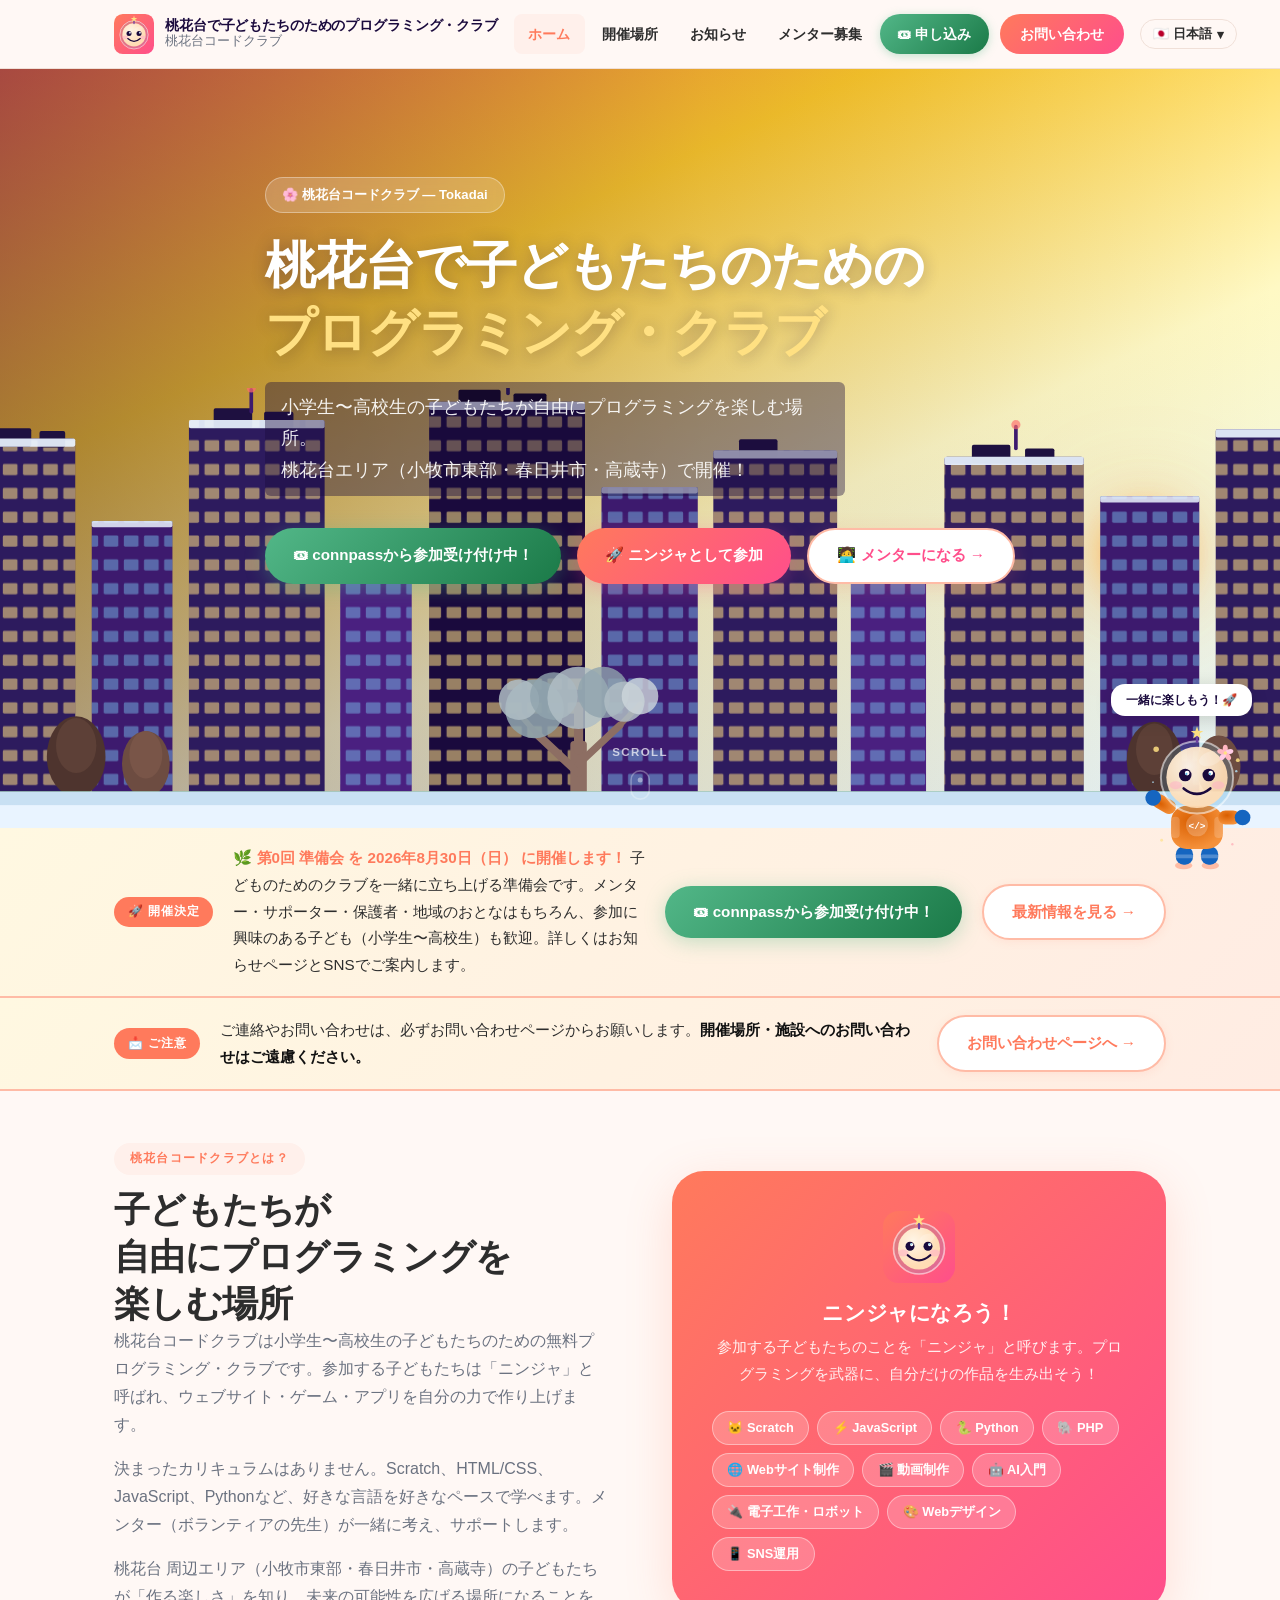
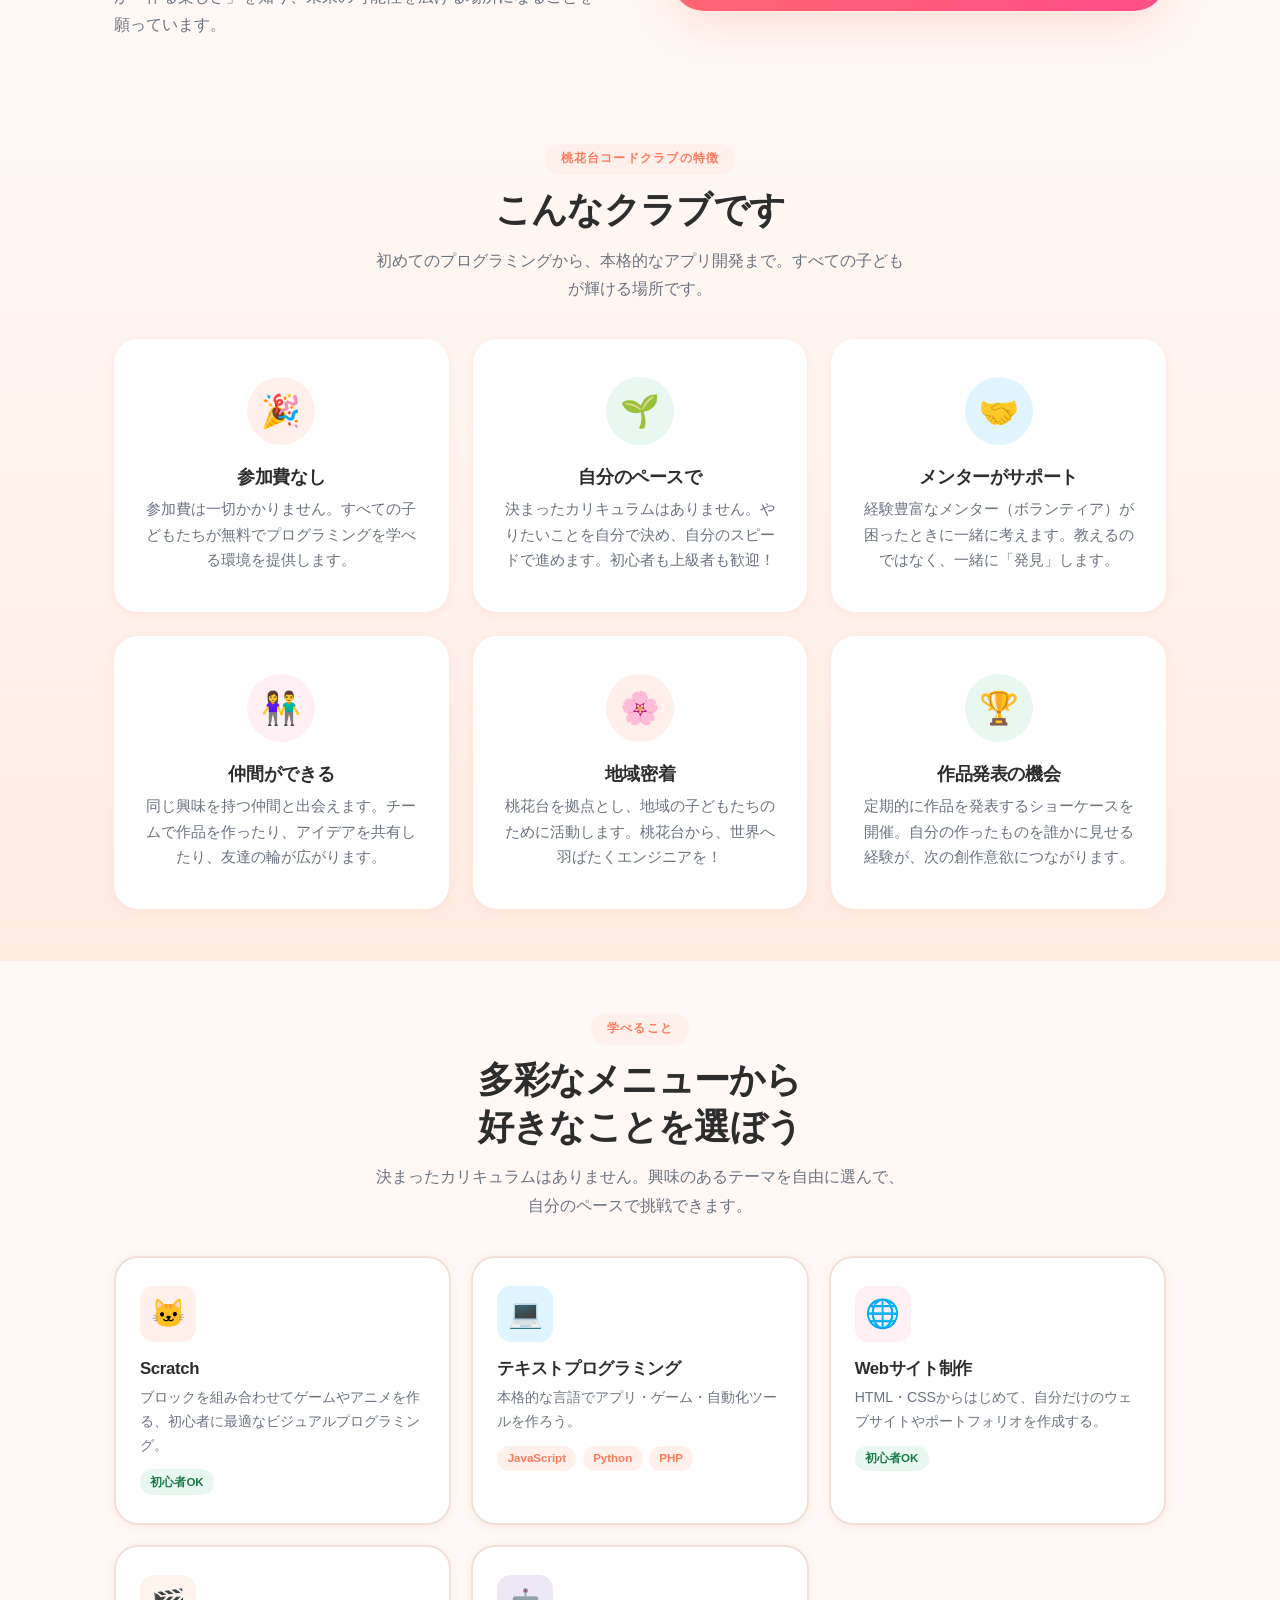
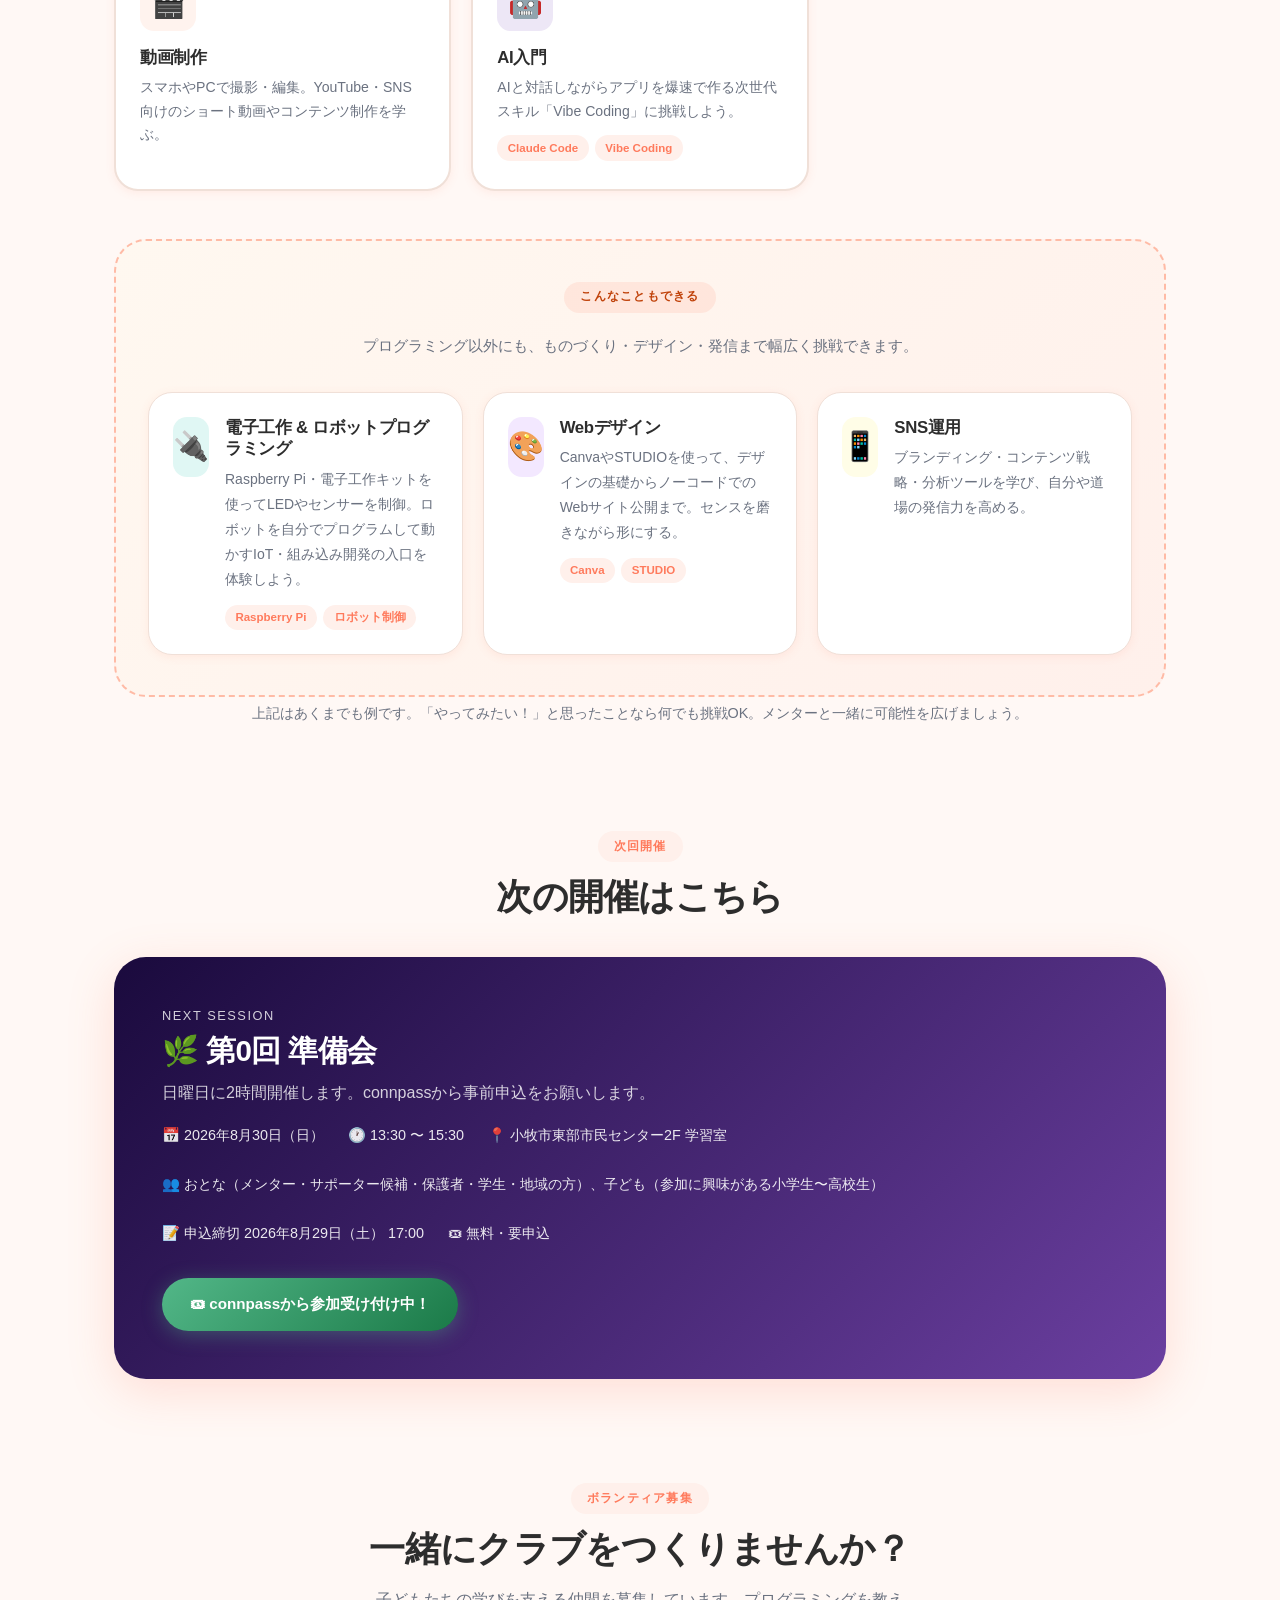
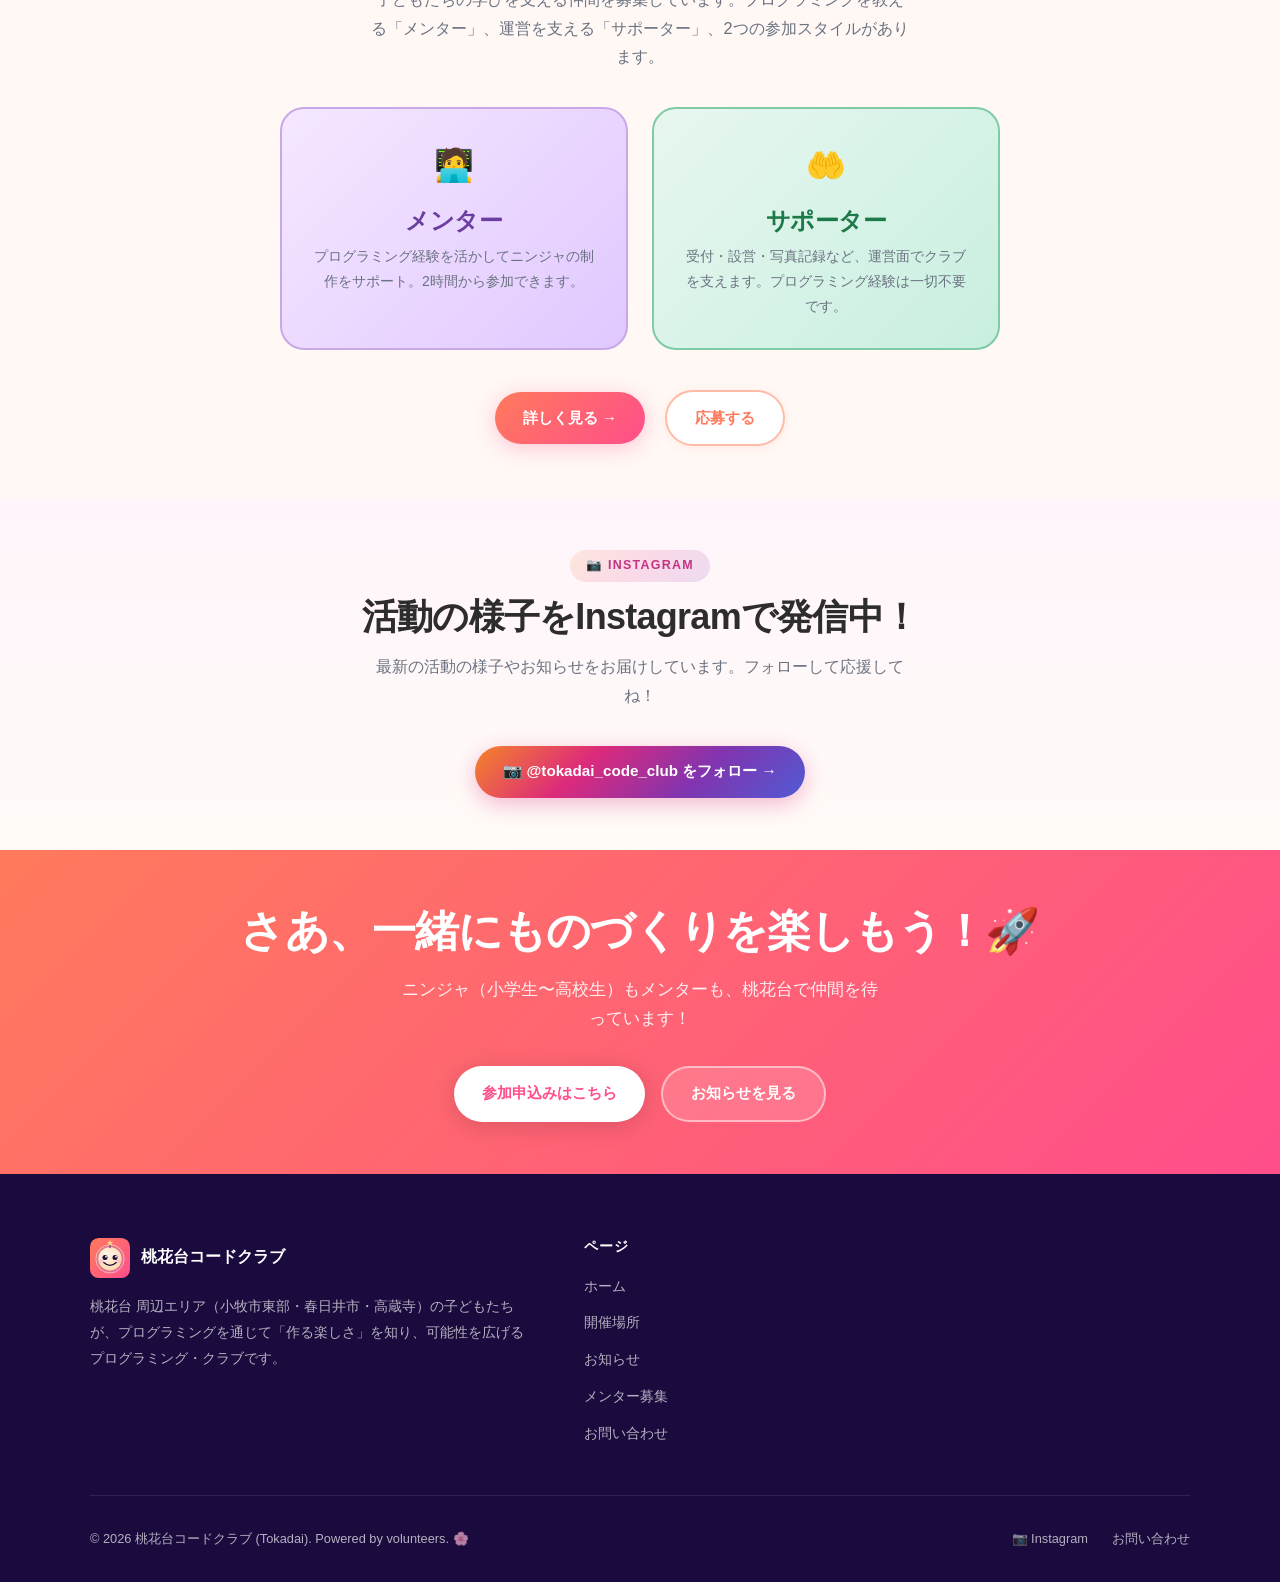
==== index.html @ 044287e7 "Add Instagram account links across the site - Add Instagram link to the footer of all pages - Add a " ====
<!DOCTYPE html>
<html lang="ja">
<head>
  <meta charset="UTF-8">
  <meta name="viewport" content="width=device-width, initial-scale=1.0">
  <title>桃花台で子どもたちのためのプログラミング・クラブ</title>
  <meta name="description" content="桃花台 周辺エリア（小牧市東部・春日井市・高蔵寺）の子どものためのプログラミング・クラブ。小学生〜高校生対象。スクラッチ、JavaScript、HTML/CSSなど自由に学べます。">
  <link rel="icon" type="image/svg+xml" href="favicon.svg">
  <link rel="stylesheet" href="style.css">
</head>
<body>

<!-- ══════════════════════ NAVIGATION ══════════════════════ -->
<nav class="nav" id="mainNav">
  <div class="nav-inner">
    <a href="index.html" class="nav-logo">
      <img src="logo.svg" alt="桃花台コードクラブ" class="logo-svg">
      <span class="nav-logo-text">
        <span class="brand-tagline" data-i18n="brand-tagline">桃花台で子どもたちのためのプログラミング・クラブ</span>
        <span class="brand-identity">
          <strong>桃花台コードクラブ</strong>
        </span>
      </span>
    </a>

    <div class="nav-links">
      <a href="index.html" data-i18n="nav-home">ホーム</a>
      <a href="venue.html" data-i18n="nav-venue">開催場所</a>
      <a href="news.html" data-i18n="nav-news">お知らせ</a>
      <a href="mentor.html" data-i18n="nav-mentor">メンター募集</a>
      <a href="https://tokadai-code-club.connpass.com/event/396549/" data-ev="link" target="_blank" rel="noopener" class="nav-apply" data-i18n="nav-apply">🎟 申し込み</a>
      <a href="contact.html" class="nav-cta" data-i18n="nav-contact">お問い合わせ</a>
    </div>
    <div class="lang-switcher">
      <button class="lang-btn" id="langBtn"><span id="langDisplay">🇯🇵 日本語</span> ▾</button>
      <div class="lang-dropdown" id="langDropdown">
        <button class="lang-option lang-active" data-lang="ja" onclick="setLang('ja')">🇯🇵 日本語</button>
        <button class="lang-option" data-lang="en" onclick="setLang('en')">🇬🇧 English</button>
        <button class="lang-option" data-lang="pt" onclick="setLang('pt')">🇧🇷 Português</button>
        <button class="lang-option" data-lang="vi" onclick="setLang('vi')">🇻🇳 Tiếng Việt</button>
        <button class="lang-option" data-lang="es" onclick="setLang('es')">🇪🇸 Español</button>
        <button class="lang-option" data-lang="zh" onclick="setLang('zh')">🇨🇳 中文</button>
        <button class="lang-option" data-lang="id" onclick="setLang('id')">🇮🇩 Bahasa Indonesia</button>
      </div>
    </div>
    <button class="nav-toggle" id="navToggle" data-i18n-aria="nav-toggle-aria" aria-label="メニューを開く">
      <span></span><span></span><span></span>
    </button>
  </div>
  <div class="nav-mobile" id="mobileNav">
    <a href="index.html" data-i18n="nav-m-home">🏠 ホーム</a>
    <a href="venue.html" data-i18n="nav-m-venue">📍 開催場所</a>
    <a href="news.html" data-i18n="nav-m-news">📢 お知らせ</a>
    <a href="mentor.html" data-i18n="nav-m-mentor">🧑‍💻 メンター募集</a>
    <a href="https://www.instagram.com/tokadai_code_club" target="_blank" rel="noopener" data-i18n="nav-m-instagram">📷 Instagram</a>
    <a href="https://tokadai-code-club.connpass.com/event/396549/" data-ev="link" target="_blank" rel="noopener" class="nav-apply" data-i18n="nav-apply">🎟 申し込み</a>
    <a href="contact.html" class="nav-cta-mobile" data-i18n="nav-m-contact">✉️ お問い合わせ</a>
  </div>
</nav>

<!-- ══════════════════════ HERO ══════════════════════ -->
<section class="hero" id="heroSection">
  <div class="hero-overlay" id="heroOverlay"></div>
  <div class="stars-wrap" id="starsWrap" style="display:none"></div>
  <div class="hero-moon"  id="heroMoon"  style="display:none"></div>
  <div class="hero-sun"   id="heroSun"   style="display:none"></div>

  <div class="hero-content container">
    <div class="hero-badge" id="heroBadge" data-i18n="hero-badge">🌸 桃花台コードクラブ — Tokadai</div>
    <h1 data-i18n-html="hero-h1">桃花台で子どもたちのための<br><span>プログラミング・クラブ</span></h1>
    <p data-i18n-html="hero-desc">小学生〜高校生の子どもたちが自由にプログラミングを楽しむ場所。<br>桃花台エリア（小牧市東部・春日井市・高蔵寺）で開催！</p>
    <div class="hero-cta">
      <a href="https://tokadai-code-club.connpass.com/event/396549/" data-ev="link" class="btn btn-primary" target="_blank" rel="noopener" data-i18n="cta-apply">🎟 connpassから参加受け付け中！</a>
      <a href="contact.html" class="btn btn-ghost" data-i18n="hero-btn-join">🚀 ニンジャとして参加</a>
      <a href="mentor.html" class="btn btn-ghost" data-i18n="hero-btn-more">🧑‍💻 メンターになる →</a>
    </div>
  </div>

  <!-- Cityscape SVG illustration -->
  <svg class="hero-cityscape" xmlns="http://www.w3.org/2000/svg" viewBox="0 0 1440 480" preserveAspectRatio="xMidYMax slice" aria-hidden="true">
    <defs>
      <pattern id="wY" x="0" y="0" width="22" height="26" patternUnits="userSpaceOnUse">
        <rect x="3" y="5" width="16" height="12" rx="1.5" fill="#FFE082" opacity="0.55"/>
      </pattern>
      <pattern id="wB" x="0" y="0" width="22" height="26" patternUnits="userSpaceOnUse">
        <rect x="3" y="5" width="16" height="12" rx="1.5" fill="#81D4FA" opacity="0.42"/>
      </pattern>
      <linearGradient id="groundG" x1="0" y1="0" x2="0" y2="1">
        <stop offset="0%" stop-color="#3D8B37"/>
        <stop offset="100%" stop-color="#2E6B2A"/>
      </linearGradient>
    </defs>

    <!-- ── Buildings ── -->
    <!-- Bld 1 far-left tall -->
    <rect x="-8"  y="55"  width="112" height="440" rx="3" fill="#2D1B5E"/>
    <rect x="-8"  y="55"  width="112" height="440" fill="url(#wY)"/>
    <rect x="18"  y="44"  width="38"  height="20"  rx="2" fill="#1e1040"/>
    <rect x="65"  y="47"  width="28"  height="18"  rx="2" fill="#1e1040"/>
    <!-- Bld 2 -->
    <rect x="122" y="145" width="88"  height="350" rx="2" fill="#3D1A6E"/>
    <rect x="122" y="145" width="88"  height="350" fill="url(#wB)"/>
    <!-- Bld 3 tall center-left -->
    <rect x="228" y="35"  width="148" height="460" rx="3" fill="#2D1B5E"/>
    <rect x="228" y="35"  width="148" height="460" fill="url(#wY)"/>
    <rect x="255" y="22"  width="42"  height="22"  rx="2" fill="#1e1040"/>
    <rect x="310" y="26"  width="32"  height="18"  rx="2" fill="#1e1040"/>
    <!-- antenna -->
    <rect x="294" y="0"   width="4"   height="28"  rx="2" fill="#3D1A6E"/>
    <circle cx="296" cy="0" r="5" fill="#FF6B6B" opacity=".7"/>
    <!-- Bld 4 -->
    <rect x="393" y="162" width="78"  height="328" rx="2" fill="#4A2080"/>
    <rect x="393" y="162" width="78"  height="328" fill="url(#wB)"/>
    <!-- Bld 5 tallest -->
    <rect x="490" y="15"  width="170" height="475" rx="3" fill="#1A0A3D"/>
    <rect x="490" y="15"  width="170" height="475" fill="url(#wY)"/>
    <rect x="522" y="2"   width="46"  height="22"  rx="2" fill="#120720"/>
    <rect x="582" y="6"   width="36"  height="18"  rx="2" fill="#120720"/>
    <!-- antenna -->
    <rect x="574" y="-18" width="4"   height="26"  rx="2" fill="#2D1B5E"/>
    <circle cx="576" cy="-18" r="5" fill="#FF6B6B" opacity=".65"/>
    <!-- Bld 6 -->
    <rect x="678" y="108" width="105" height="385" rx="2" fill="#3D1A6E"/>
    <rect x="678" y="108" width="105" height="385" fill="url(#wB)"/>
    <!-- Bld 7 -->
    <rect x="800" y="68"  width="135" height="425" rx="3" fill="#2D1B5E"/>
    <rect x="800" y="68"  width="135" height="425" fill="url(#wY)"/>
    <rect x="828" y="56"  width="42"  height="20"  rx="2" fill="#1e1040"/>
    <!-- Bld 8 -->
    <rect x="950" y="178" width="82"  height="312" rx="2" fill="#4A2080"/>
    <rect x="950" y="178" width="82"  height="312" fill="url(#wB)"/>
    <!-- Bld 9 -->
    <rect x="1052" y="75" width="152" height="415" rx="3" fill="#2D1B5E"/>
    <rect x="1052" y="75" width="152" height="415" fill="url(#wY)"/>
    <rect x="1082" y="62" width="42"  height="20"  rx="2" fill="#1e1040"/>
    <rect x="1140" y="66" width="32"  height="17"  rx="2" fill="#1e1040"/>
    <!-- antenna -->
    <rect x="1128" y="40" width="4"   height="28"  rx="2" fill="#3D1A6E"/>
    <circle cx="1130" cy="40" r="5" fill="#FF6B6B" opacity=".65"/>
    <!-- Bld 10 -->
    <rect x="1222" y="118" width="108" height="372" rx="2" fill="#3D1A6E"/>
    <rect x="1222" y="118" width="108" height="372" fill="url(#wB)"/>
    <!-- Bld 11 right edge -->
    <rect x="1348" y="45" width="105" height="450" rx="2" fill="#2D1B5E"/>
    <rect x="1348" y="45" width="105" height="450" fill="url(#wY)"/>

    <!-- ── Peach blossom tree (center) ── -->
    <rect x="644" y="385" width="18"  height="80"  rx="4" fill="#8D6E63"/>
    <!-- branches -->
    <line x1="653" y1="420" x2="608" y2="378" stroke="#8D6E63" stroke-width="9"  stroke-linecap="round"/>
    <line x1="653" y1="410" x2="698" y2="368" stroke="#8D6E63" stroke-width="8"  stroke-linecap="round"/>
    <line x1="653" y1="395" x2="653" y2="348" stroke="#8D6E63" stroke-width="10" stroke-linecap="round"/>
    <line x1="608" y1="378" x2="588" y2="355" stroke="#8D6E63" stroke-width="6"  stroke-linecap="round"/>
    <line x1="698" y1="368" x2="720" y2="345" stroke="#8D6E63" stroke-width="6"  stroke-linecap="round"/>
    <!-- blossom clusters -->
    <g id="blossomClusters">
      <circle cx="605" cy="350" r="32" fill="#FF8FAB" opacity=".88"/>
      <circle cx="588" cy="340" r="22" fill="#FFB3C6" opacity=".85"/>
      <circle cx="626" cy="336" r="26" fill="#FF8FAB" opacity=".80"/>
      <circle cx="653" cy="338" r="34" fill="#FFB3C6" opacity=".85"/>
      <circle cx="680" cy="332" r="28" fill="#FF8FAB" opacity=".80"/>
      <circle cx="703" cy="342" r="22" fill="#FFB3C6" opacity=".85"/>
      <circle cx="720" cy="336" r="20" fill="#FFCCE4" opacity=".80"/>
    </g>
    <!-- scattered petals in sky -->
    <g id="scatteredPetals">
      <circle cx="750" cy="290" r="7"  fill="#FFB3C6" opacity=".45"/>
      <circle cx="820" cy="240" r="5"  fill="#FFD4C2" opacity=".38"/>
      <circle cx="680" cy="200" r="6"  fill="#FFAABB" opacity=".35"/>
      <circle cx="550" cy="320" r="8"  fill="#FFB6C1" opacity=".40"/>
      <circle cx="910" cy="280" r="5"  fill="#FFD4C2" opacity=".35"/>
    </g>

    <!-- ── Green trees ── -->
    <!-- Left cluster -->
    <rect x="98"  y="408" width="14" height="52" rx="3" fill="#2D5A27"/>
    <g class="tree-foliage">
      <ellipse cx="105" cy="402" rx="32" ry="44" fill="#388E3C"/>
      <ellipse cx="105" cy="390" rx="22" ry="30" fill="#4CAF50"/>
    </g>
    <rect x="175" y="415" width="12" height="42" rx="3" fill="#2D5A27"/>
    <g class="tree-foliage">
      <ellipse cx="181" cy="410" rx="26" ry="36" fill="#43A047"/>
      <ellipse cx="181" cy="400" rx="18" ry="26" fill="#66BB6A"/>
    </g>
    <!-- Right cluster -->
    <rect x="1275" y="412" width="13" height="46" rx="3" fill="#2D5A27"/>
    <g class="tree-foliage">
      <ellipse cx="1281" cy="406" rx="30" ry="42" fill="#388E3C"/>
      <ellipse cx="1281" cy="394" rx="20" ry="28" fill="#4CAF50"/>
    </g>
    <rect x="1345" y="418" width="12" height="40" rx="3" fill="#2D5A27"/>
    <g class="tree-foliage">
      <ellipse cx="1351" cy="413" rx="24" ry="34" fill="#43A047"/>
    </g>

    <!-- ── Ground ── -->
    <g id="groundGroup">
      <rect x="0" y="440" width="1440" height="40" fill="url(#groundG)"/>
      <rect x="0" y="455" width="1440" height="25" fill="#4CAF50" opacity=".6"/>
    </g>

    <!-- ── 雪（冬のみ表示）── -->
    <g id="snowGroup" style="display:none">
      <!-- ビル屋上の積雪 -->
      <rect x="-8"   y="55"  width="112" height="9" rx="2" fill="rgba(235,245,255,.92)"/>
      <rect x="228"  y="35"  width="148" height="9" rx="2" fill="rgba(235,245,255,.92)"/>
      <rect x="490"  y="15"  width="170" height="9" rx="2" fill="rgba(235,245,255,.92)"/>
      <rect x="800"  y="68"  width="135" height="9" rx="2" fill="rgba(235,245,255,.92)"/>
      <rect x="1052" y="75"  width="152" height="9" rx="2" fill="rgba(235,245,255,.92)"/>
      <rect x="1348" y="45"  width="105" height="9" rx="2" fill="rgba(235,245,255,.92)"/>
      <rect x="122"  y="145" width="88"  height="7" rx="2" fill="rgba(235,245,255,.85)"/>
      <rect x="393"  y="162" width="78"  height="7" rx="2" fill="rgba(235,245,255,.85)"/>
      <rect x="678"  y="108" width="105" height="7" rx="2" fill="rgba(235,245,255,.85)"/>
      <rect x="950"  y="178" width="82"  height="7" rx="2" fill="rgba(235,245,255,.85)"/>
      <rect x="1222" y="118" width="108" height="7" rx="2" fill="rgba(235,245,255,.85)"/>
      <!-- 地面の雪 -->
      <rect x="0" y="440" width="1440" height="40" fill="rgba(210,230,255,.94)"/>
      <rect x="0" y="455" width="1440" height="25" fill="rgba(235,245,255,.96)"/>
    </g>
  </svg>

  <!-- Floating petals container -->
  <div class="petals-wrap" id="petalWrap"></div>

  <!-- Scroll hint -->
  <div class="scroll-hint" aria-hidden="true">
    SCROLL
    <svg viewBox="0 0 24 36" fill="none" xmlns="http://www.w3.org/2000/svg">
      <rect x="1" y="1" width="22" height="34" rx="11" stroke="white" stroke-width="2" opacity=".5"/>
      <circle cx="12" cy="10" r="3" fill="white" opacity=".8">
        <animate attributeName="cy" values="10;22;10" dur="2s" repeatCount="indefinite"/>
        <animate attributeName="opacity" values=".8;.2;.8" dur="2s" repeatCount="indefinite"/>
      </circle>
    </svg>
  </div>
</section>

<!-- ══════════════════════ LAUNCH NOTICE ══════════════════════ -->
<div class="launch-notice-bar">
  <div class="container">
    <div class="launch-notice-inner">
      <span class="launch-notice-badge" data-ev="status-badge">🚀 開催決定</span>
      <p><strong data-ev="status-line">第0回 準備会 を 2026年8月30日（日）に開催します！</strong> <span data-i18n="notice-p2">子どものためのクラブを一緒に立ち上げる準備会です。メンター・サポーター・保護者・地域のおとなはもちろん、参加に興味のある子ども（小学生〜高校生）も歓迎。詳しくはお知らせページとSNSでご案内します。</span></p>
      <a href="https://tokadai-code-club.connpass.com/event/396549/" data-ev="link" class="btn btn-primary" target="_blank" rel="noopener" data-i18n="cta-apply">🎟 connpassから参加受け付け中！</a>
      <a href="news.html" class="btn btn-secondary" data-i18n="notice-link">最新情報を見る →</a>
    </div>
  </div>
</div>

<!-- ══ CONTACT NOTICE ══ -->
<div class="launch-notice-bar">
  <div class="container">
    <div class="launch-notice-inner">
      <span class="launch-notice-badge" data-i18n="contact-notice-badge">📩 ご注意</span>
      <p data-i18n-html="contact-notice-text">ご連絡やお問い合わせは、必ずお問い合わせページからお願いします。<strong style='color:#111'>開催場所・施設へのお問い合わせはご遠慮ください。</strong></p>
      <a href="contact.html" class="btn btn-secondary" data-i18n="contact-notice-link">お問い合わせページへ →</a>
    </div>
  </div>
</div>

<!-- ══════════════════════ ABOUT ══════════════════════ -->
<section id="about">
  <div class="container">
    <div class="about-grid">
      <div class="about-text fade-in">
        <span class="section-label" data-i18n="about-label">桃花台コードクラブとは？</span>
        <h2 data-i18n-html="about-h2">子どもたちが<br>自由にプログラミングを<br>楽しむ場所</h2>
        <p data-i18n="about-p1">桃花台コードクラブは小学生〜高校生の子どもたちのための無料プログラミング・クラブです。参加する子どもたちは「ニンジャ」と呼ばれ、ウェブサイト・ゲーム・アプリを自分の力で作り上げます。</p>
        <p data-i18n="about-p2">決まったカリキュラムはありません。Scratch、HTML/CSS、JavaScript、Pythonなど、好きな言語を好きなペースで学べます。メンター（ボランティアの先生）が一緒に考え、サポートします。</p>
        <p data-i18n="about-p3">桃花台 周辺エリア（小牧市東部・春日井市・高蔵寺）の子どもたちが「作る楽しさ」を知り、未来の可能性を広げる場所になることを願っています。</p>
      </div>
      <div class="fade-in delay-2">
        <div class="about-card-big">
          <div class="about-big-icon"><img src="logo.svg" alt="桃花台コードクラブ" width="72" height="72" style="display:block;margin:0 auto;"></div>
          <h3 data-i18n="ninja-h3">ニンジャになろう！</h3>
          <p data-i18n="ninja-p">参加する子どもたちのことを「ニンジャ」と呼びます。プログラミングを武器に、自分だけの作品を生み出そう！</p>
          <div class="about-pills">
            <span class="pill">🐱 Scratch</span>

            <span class="pill">⚡ JavaScript</span>
            <span class="pill">🐍 Python</span>
            <span class="pill">🐘 PHP</span>
            <span class="pill">🌐 Webサイト制作</span>
            <span class="pill">🎬 動画制作</span>
            <span class="pill">🤖 AI入門</span>
            <span class="pill">🔌 電子工作・ロボット</span>
            <span class="pill">🎨 Webデザイン</span>
            <span class="pill">📱 SNS運用</span>
          </div>
        </div>
      </div>
    </div>
  </div>
</section>

<!-- ══════════════════════ FEATURES ══════════════════════ -->
<section class="features-bg">
  <div class="container">
    <div class="section-header fade-in">
      <span class="section-label" data-i18n="features-label">桃花台コードクラブの特徴</span>
      <h2 data-i18n="features-h2">こんなクラブです</h2>
      <p data-i18n="features-desc">初めてのプログラミングから、本格的なアプリ開発まで。すべての子どもが輝ける場所です。</p>
    </div>
    <div class="features-grid">
      <div class="feature-card fade-in delay-1">
        <div class="feature-icon f-peach">🎉</div>
        <h3 data-i18n="feat1-h3">参加費なし</h3>
        <p data-i18n="feat1-p">参加費は一切かかりません。すべての子どもたちが無料でプログラミングを学べる環境を提供します。</p>
      </div>
      <div class="feature-card fade-in delay-2">
        <div class="feature-icon f-green">🌱</div>
        <h3 data-i18n="feat2-h3">自分のペースで</h3>
        <p data-i18n="feat2-p">決まったカリキュラムはありません。やりたいことを自分で決め、自分のスピードで進めます。初心者も上級者も歓迎！</p>
      </div>
      <div class="feature-card fade-in delay-3">
        <div class="feature-icon f-sky">🤝</div>
        <h3 data-i18n="feat3-h3">メンターがサポート</h3>
        <p data-i18n="feat3-p">経験豊富なメンター（ボランティア）が困ったときに一緒に考えます。教えるのではなく、一緒に「発見」します。</p>
      </div>
      <div class="feature-card fade-in delay-1">
        <div class="feature-icon f-pink">👫</div>
        <h3 data-i18n="feat4-h3">仲間ができる</h3>
        <p data-i18n="feat4-p">同じ興味を持つ仲間と出会えます。チームで作品を作ったり、アイデアを共有したり、友達の輪が広がります。</p>
      </div>
      <div class="feature-card fade-in delay-2">
        <div class="feature-icon f-peach">🌸</div>
        <h3 data-i18n="feat5-h3">地域密着</h3>
        <p data-i18n="feat5-p">桃花台を拠点とし、地域の子どもたちのために活動します。桃花台から、世界へ羽ばたくエンジニアを！</p>
      </div>
      <div class="feature-card fade-in delay-3">
        <div class="feature-icon f-green">🏆</div>
        <h3 data-i18n="feat6-h3">作品発表の機会</h3>
        <p data-i18n="feat6-p">定期的に作品を発表するショーケースを開催。自分の作ったものを誰かに見せる経験が、次の創作意欲につながります。</p>
      </div>
    </div>
  </div>
</section>

<!-- ══════════════════════ CURRICULUM ══════════════════════ -->
<section id="curriculum">
  <div class="container">
    <div class="section-header fade-in">
      <span class="section-label" data-i18n="curr-label">学べること</span>
      <h2 data-i18n-html="curr-h2">多彩なメニューから<br>好きなことを選ぼう</h2>
      <p data-i18n="curr-desc">決まったカリキュラムはありません。興味のあるテーマを自由に選んで、自分のペースで挑戦できます。</p>
    </div>
    <div class="curriculum-grid">

      <div class="curriculum-card fade-in delay-1">
        <div class="curr-icon ci-orange">🐱</div>
        <h3>Scratch</h3>
        <p data-i18n="curr-scratch-p">ブロックを組み合わせてゲームやアニメを作る、初心者に最適なビジュアルプログラミング。</p>
        <span class="curr-tag tag-beginner" data-i18n="curr-tag-beginner">初心者OK</span>
      </div>


      <div class="curriculum-card fade-in delay-3">
        <div class="curr-icon ci-blue">💻</div>
        <h3 data-i18n="curr-text-h3">テキストプログラミング</h3>
        <p data-i18n="curr-text-p">本格的な言語でアプリ・ゲーム・自動化ツールを作ろう。</p>
        <div class="curr-langs">
          <span class="curr-lang">JavaScript</span>
          <span class="curr-lang">Python</span>
          <span class="curr-lang">PHP</span>
        </div>
      </div>

      <div class="curriculum-card fade-in delay-1">
        <div class="curr-icon ci-pink">🌐</div>
        <h3 data-i18n="curr-web-h3">Webサイト制作</h3>
        <p data-i18n="curr-web-p">HTML・CSSからはじめて、自分だけのウェブサイトやポートフォリオを作成する。</p>
        <span class="curr-tag tag-beginner" data-i18n="curr-tag-beginner">初心者OK</span>
      </div>

      <div class="curriculum-card fade-in delay-2">
        <div class="curr-icon ci-red">🎬</div>
        <h3 data-i18n="curr-video-h3">動画制作</h3>
        <p data-i18n="curr-video-p">スマホやPCで撮影・編集。YouTube・SNS向けのショート動画やコンテンツ制作を学ぶ。</p>
      </div>

      <div class="curriculum-card fade-in delay-3">
        <div class="curr-icon ci-dark">🤖</div>
        <h3 data-i18n="curr-ai-h3">AI入門</h3>
        <p data-i18n="curr-ai-p">AIと対話しながらアプリを爆速で作る次世代スキル「Vibe Coding」に挑戦しよう。</p>
        <div class="curr-langs">
          <span class="curr-lang">Claude Code</span>
          <span class="curr-lang">Vibe Coding</span>
        </div>
      </div>

    </div>

    <!-- ── こんなこともできる ── -->
    <div class="also-can-wrap fade-in" style="margin-top:3rem;">
      <div class="also-can-header">
        <span class="section-label" style="background:rgba(255,122,92,.12); color:#c0420a;" data-i18n="also-label">こんなこともできる</span>
        <p style="margin-top:.5rem; color:var(--text-light); font-size:.95rem;" data-i18n="also-desc">プログラミング以外にも、ものづくり・デザイン・発信まで幅広く挑戦できます。</p>
      </div>
      <div class="also-can-grid">

        <div class="also-can-card fade-in delay-1">
          <div class="curr-icon ci-teal" style="font-size:1.8rem; width:60px; height:60px;">🔌</div>
          <div>
            <h3 style="font-size:1.05rem; margin-bottom:.4rem;" data-i18n="also-hw-h3">電子工作 &amp; ロボットプログラミング</h3>
            <p style="font-size:.875rem; color:var(--text-light); line-height:1.8;" data-i18n="also-hw-p">Raspberry Pi・電子工作キットを使ってLEDやセンサーを制御。ロボットを自分でプログラムして動かすIoT・組み込み開発の入口を体験しよう。</p>
            <div class="curr-langs" style="margin-top:.75rem;">
              <span class="curr-lang">Raspberry Pi</span>
              <span class="curr-lang" data-i18n="also-robot-tag">ロボット制御</span>
            </div>
          </div>
        </div>

        <div class="also-can-card fade-in delay-2">
          <div class="curr-icon ci-purple" style="font-size:1.8rem; width:60px; height:60px;">🎨</div>
          <div>
            <h3 style="font-size:1.05rem; margin-bottom:.4rem;" data-i18n="also-design-h3">Webデザイン</h3>
            <p style="font-size:.875rem; color:var(--text-light); line-height:1.8;" data-i18n="also-design-p">CanvaやSTUDIOを使って、デザインの基礎からノーコードでのWebサイト公開まで。センスを磨きながら形にする。</p>
            <div class="curr-langs" style="margin-top:.75rem;">
              <span class="curr-lang">Canva</span>
              <span class="curr-lang">STUDIO</span>
            </div>
          </div>
        </div>

        <div class="also-can-card fade-in delay-3">
          <div class="curr-icon ci-yellow" style="font-size:1.8rem; width:60px; height:60px;">📱</div>
          <div>
            <h3 style="font-size:1.05rem; margin-bottom:.4rem;" data-i18n="also-sns-h3">SNS運用</h3>
            <p style="font-size:.875rem; color:var(--text-light); line-height:1.8;" data-i18n="also-sns-p">ブランディング・コンテンツ戦略・分析ツールを学び、自分や道場の発信力を高める。</p>
          </div>
        </div>

      </div>
    </div>

    <p class="curr-note fade-in" data-i18n="curr-note">上記はあくまでも例です。「やってみたい！」と思ったことなら何でも挑戦OK。メンターと一緒に可能性を広げましょう。</p>
  </div>
</section>

<!-- ══════════════════════ NEXT EVENT ══════════════════════ -->
<section>
  <div class="container">
    <div class="section-header fade-in">
      <span class="section-label" data-i18n="event-label">次回開催</span>
      <h2 data-i18n="event-h2">次の開催はこちら</h2>
    </div>
    <div class="event-banner fade-in">
      <div class="event-text">
        <p class="sub">Next Session</p>
        <h3 data-ev="title">🌿 第0回 準備会</h3>
        <p data-i18n="event-desc">日曜日に2時間開催します。connpassから事前申込をお願いします。</p>
        <div class="event-meta">
          <span class="event-meta-item" data-ev="date">📅 2026年8月30日（日）</span>
          <span class="event-meta-item" data-ev="time">🕐 13:30 〜 15:30（2時間）</span>
          <span class="event-meta-item" data-ev="venue">📍 小牧市東部市民センター2F 学習室</span>
          <span class="event-meta-item" data-ev="audience">👥 おとな（メンター・サポーター候補・保護者・学生・地域の方）、子ども（参加に興味がある小学生〜高校生）</span>
          <span class="event-meta-item" data-ev="deadline">📝 申込締切 2026年8月29日（土） 17:00</span>
          <span class="event-meta-item" data-i18n="event-free">🎟 無料・要申込</span>
        </div>
      </div>
      <a href="https://tokadai-code-club.connpass.com/event/396549/" data-ev="link" class="btn btn-primary" target="_blank" rel="noopener" style="flex-shrink:0;" data-i18n="cta-apply">🎟 connpassから参加受け付け中！</a>
    </div>
  </div>
</section>

<!-- ══════════════════════ VOLUNTEER ══════════════════════ -->
<section>
  <div class="container">
    <div class="section-header fade-in">
      <span class="section-label" data-i18n="volunteer-label">ボランティア募集</span>
      <h2 data-i18n="volunteer-h2">一緒にクラブをつくりませんか？</h2>
      <p data-i18n="volunteer-desc">子どもたちの学びを支える仲間を募集しています。プログラミングを教える「メンター」、運営を支える「サポーター」、2つの参加スタイルがあります。</p>
    </div>
    <div style="display:grid;grid-template-columns:1fr 1fr;gap:1.5rem;max-width:720px;margin:0 auto 2.5rem;" class="volunteer-cards">
      <div style="background:linear-gradient(135deg,#F5E8FF,#E0C8FF);border-radius:var(--radius-lg);padding:1.75rem;border:2px solid #C9A8E8;text-align:center;" class="fade-in">
        <div style="font-size:2rem;margin-bottom:.75rem;">🧑‍💻</div>
        <h3 style="color:var(--purple);margin-bottom:.5rem;" data-i18n="volunteer-mentor-h3">メンター</h3>
        <p style="font-size:.88rem;color:var(--text-light);line-height:1.8;" data-i18n="volunteer-mentor-p">プログラミング経験を活かしてニンジャの制作をサポート。2時間から参加できます。</p>
      </div>
      <div style="background:linear-gradient(135deg,#E8F7F0,#C8EFE0);border-radius:var(--radius-lg);padding:1.75rem;border:2px solid #7ECBA5;text-align:center;" class="fade-in delay-1">
        <div style="font-size:2rem;margin-bottom:.75rem;">🤲</div>
        <h3 style="color:var(--green-dark);margin-bottom:.5rem;" data-i18n="volunteer-supporter-h3">サポーター</h3>
        <p style="font-size:.88rem;color:var(--text-light);line-height:1.8;" data-i18n="volunteer-supporter-p">受付・設営・写真記録など、運営面でクラブを支えます。プログラミング経験は一切不要です。</p>
      </div>
    </div>
    <div style="text-align:center;" class="fade-in">
      <a href="mentor.html" class="btn btn-primary" data-i18n="volunteer-btn-detail">詳しく見る →</a>
      <a href="contact.html?type=mentor" class="btn btn-secondary" style="margin-left:1rem;" data-i18n="volunteer-btn-apply">応募する</a>
    </div>
  </div>
</section>

<!-- ══════════════════════ INSTAGRAM ══════════════════════ -->
<section id="instagram" class="ig-section">
  <div class="container">
    <div class="section-header fade-in">
      <span class="section-label ig-label" data-i18n="ig-label">📷 Instagram</span>
      <h2 data-i18n="ig-h2">活動の様子をInstagramで発信中！</h2>
      <p data-i18n="ig-desc">最新の活動の様子やお知らせをお届けしています。フォローして応援してね！</p>
    </div>
    <div class="ig-follow-wrap fade-in">
      <a href="https://www.instagram.com/tokadai_code_club" target="_blank" rel="noopener" class="btn ig-follow-btn" data-i18n="ig-follow">📷 @tokadai_code_club をフォロー →</a>
    </div>
  </div>
</section>

<!-- ══════════════════════ CTA ══════════════════════ -->
<section class="cta-section">
  <div class="container">
    <div class="fade-in">
      <h2 data-i18n="cta-h2">さあ、一緒にものづくりを楽しもう！🚀</h2>
      <p data-i18n="cta-p">ニンジャ（小学生〜高校生）もメンターも、桃花台で仲間を待っています！</p>
      <div style="display:flex;gap:1rem;justify-content:center;flex-wrap:wrap;">
        <a href="contact.html" class="btn btn-white" data-i18n="cta-btn1">参加申込みはこちら</a>
        <a href="news.html" class="btn btn-ghost" data-i18n="cta-btn2">お知らせを見る</a>
      </div>
    </div>
  </div>
</section>

<!-- ══════════════════════ FOOTER ══════════════════════ -->
<footer class="footer">
  <div class="footer-inner">
    <div class="footer-top">
      <div>
        <div class="footer-brand">
          <img src="logo.svg" alt="" width="40" height="40">
          <div class="footer-brand-name">
            桃花台コードクラブ
          </div>
        </div>
        <p class="footer-desc" data-i18n="footer-desc">桃花台 周辺エリア（小牧市東部・春日井市・高蔵寺）の子どもたちが、プログラミングを通じて「作る楽しさ」を知り、可能性を広げるプログラミング・クラブです。</p>
      </div>
      <div class="footer-col">
        <h4 data-i18n="footer-nav-title">ページ</h4>
        <ul>
          <li><a href="index.html" data-i18n="nav-home">ホーム</a></li>
          <li><a href="venue.html" data-i18n="nav-venue">開催場所</a></li>
          <li><a href="news.html" data-i18n="nav-news">お知らせ</a></li>
          <li><a href="mentor.html" data-i18n="nav-mentor">メンター募集</a></li>
          <li><a href="contact.html" data-i18n="footer-contact-link">お問い合わせ</a></li>
        </ul>
      </div>
    </div>
    <div class="footer-bottom">
      <span data-i18n="footer-copyright">© 2026 桃花台コードクラブ (Tokadai). Powered by volunteers. 🌸</span>
      <div class="footer-links">
        <a href="https://www.instagram.com/tokadai_code_club" target="_blank" rel="noopener" data-i18n="footer-instagram">📷 Instagram</a>
        <a href="contact.html" data-i18n="footer-contact-link">お問い合わせ</a>
        <!-- <a href="#">プライバシー</a> -->
      </div>
    </div>
  </div>
</footer>

<script src="events.js"></script>
<script src="script.js"></script>
<script src="i18n.js"></script>

<!-- ══════════════════════ MASCOT ピコ ══════════════════════ -->
<div class="mascot-wrap" aria-hidden="true">
  <div class="mascot-bubble" data-i18n="index-mascot">一緒に楽しもう！🚀</div>
  <svg class="mascot-svg" xmlns="http://www.w3.org/2000/svg" viewBox="0 0 140 188">
    <defs>
      <radialGradient id="pico-suit" cx="40%" cy="35%" r="65%">
        <stop offset="0%" stop-color="#D95E00"/><stop offset="100%" stop-color="#F5913A"/>
      </radialGradient>
      <radialGradient id="pico-helm" cx="36%" cy="32%" r="60%">
        <stop offset="0%" stop-color="#FFF5E6" stop-opacity=".97"/><stop offset="100%" stop-color="#FFDCB4" stop-opacity=".93"/>
      </radialGradient>
    </defs>
    <ellipse cx="53" cy="180" rx="11" ry="5" fill="#FF8A65" opacity=".5"/>
    <ellipse cx="87" cy="180" rx="11" ry="5" fill="#FF8A65" opacity=".5"/>
    <rect x="43" y="156" width="22" height="23" rx="10" fill="#1565C0"/>
    <rect x="75" y="156" width="22" height="23" rx="10" fill="#1565C0"/>
    <rect x="43" y="166" width="22" height="5" rx="2" fill="rgba(255,255,255,.25)"/>
    <rect x="75" y="166" width="22" height="5" rx="2" fill="rgba(255,255,255,.25)"/>
    <rect x="37" y="104" width="66" height="55" rx="20" fill="url(#pico-suit)"/>
    <rect x="37" y="118" width="11" height="27" rx="5" fill="rgba(255,255,255,.18)"/>
    <rect x="92" y="118" width="11" height="27" rx="5" fill="rgba(255,255,255,.18)"/>
    <circle cx="70" cy="129" r="14" fill="rgba(255,255,255,.22)"/>
    <text x="70" y="134" font-family="'Courier New',monospace" font-size="12" font-weight="900" fill="white" text-anchor="middle">&lt;/&gt;</text>
    <g transform="translate(42,110) rotate(-60)">
      <rect x="-9" y="-32" width="18" height="32" rx="9" fill="url(#pico-suit)"/>
      <circle cx="0" cy="-32" r="10" fill="#1565C0"/>
    </g>
    <rect x="97" y="110" width="28" height="18" rx="9" fill="url(#pico-suit)"/>
    <circle cx="128" cy="119" r="10" fill="#1565C0"/>
    <circle cx="70" cy="68" r="46" fill="rgba(91,192,235,.18)" stroke="rgba(255,255,255,.55)" stroke-width="2.5"/>
    <circle cx="70" cy="68" r="39" fill="url(#pico-helm)"/>
    <ellipse cx="87" cy="44" rx="15" ry="9" fill="white" opacity=".22" transform="rotate(-20,87,44)"/>
    <circle cx="55" cy="65" r="8" fill="#1A0A3D"/><circle cx="85" cy="65" r="8" fill="#1A0A3D"/>
    <circle cx="57.5" cy="62.5" r="3" fill="white"/><circle cx="87.5" cy="62.5" r="3" fill="white"/>
    <circle cx="56.5" cy="63.5" r="1.3" fill="#5BC0EB"/><circle cx="86.5" cy="63.5" r="1.3" fill="#5BC0EB"/>
    <ellipse cx="43" cy="78" rx="8" ry="5" fill="#FFB3C6" opacity=".55"/>
    <ellipse cx="97" cy="78" rx="8" ry="5" fill="#FFB3C6" opacity=".55"/>
    <path d="M 53 82 Q 70 96 87 82" stroke="#1A0A3D" stroke-width="3.2" fill="none" stroke-linecap="round"/>
    <line x1="70" y1="23" x2="70" y2="10" stroke="#6B3FA0" stroke-width="3" stroke-linecap="round"/>
    <polygon points="70,3 72,9 78,9 73,12.5 75,18.5 70,15 65,18.5 67,12.5 62,9 68,9" fill="#FFE082"/>
    <g transform="translate(106,37)">
      <ellipse cx="0" cy="-5.5" rx="3.2" ry="5.2" fill="#FFB6C1" transform="rotate(0)"/>
      <ellipse cx="0" cy="-5.5" rx="3.2" ry="5.2" fill="#FFCCE4" transform="rotate(72)"/>
      <ellipse cx="0" cy="-5.5" rx="3.2" ry="5.2" fill="#FFB6C1" transform="rotate(144)"/>
      <ellipse cx="0" cy="-5.5" rx="3.2" ry="5.2" fill="#FFCCE4" transform="rotate(216)"/>
      <ellipse cx="0" cy="-5.5" rx="3.2" ry="5.2" fill="#FFB6C1" transform="rotate(288)"/>
      <circle cx="0" cy="0" r="2.2" fill="#FFE082"/>
    </g>
    <circle cx="18" cy="32" r="3.5" fill="#FFE082" opacity=".85"/>
    <circle cx="122" cy="46" r="2.5" fill="#FFE082" opacity=".85"/>
    <circle cx="120" cy="60" r="1.5" fill="#B3E5FC" opacity=".8"/>
    <circle cx="14" cy="74" r="1.2" fill="#B3E5FC" opacity=".7"/>
    <circle cx="25" cy="148" r="1.8" fill="#FFE082" opacity=".65"/>
    <circle cx="115" cy="153" r="1.5" fill="#FFAAB5" opacity=".7"/>
  </svg>
</div>
</body>
</html>
---- style.css ----
/* ============================================
   桃花台コードクラブ — style.css
   ============================================ */

:root {
  --peach:        #FF7A5C;
  --peach-light:  #FFBBA6;
  --peach-pale:   #FFF0EB;
  --pink:         #FF4E8B;
  --green:        #52B788;
  --green-dark:   #1B7A48;
  --sky:          #5BC0EB;
  --purple:       #6B3FA0;
  --dark:         #1A0A3D;
  --text:         #2D2D2D;
  --text-light:   #6B7280;
  --bg:           #FFF8F5;
  --white:        #FFFFFF;
  --border:       #F0E0D8;

  --shadow-sm:  0 2px 10px rgba(255,122,92,.10);
  --shadow:     0 6px 24px rgba(255,122,92,.15);
  --shadow-lg:  0 12px 48px rgba(255,122,92,.20);

  --radius-sm: 8px;
  --radius:    16px;
  --radius-lg: 24px;
  --radius-xl: 32px;
  --ease: cubic-bezier(.4,0,.2,1);
  --t: .3s;

  --font: 'Hiragino Kaku Gothic ProN','Hiragino Sans','Noto Sans JP','Meiryo',sans-serif;
  --mono: 'SFMono-Regular','Consolas','Liberation Mono',monospace;
}

*,*::before,*::after { box-sizing:border-box; margin:0; padding:0; }
html { scroll-behavior:smooth; font-size:16px; }
body { font-family:var(--font); background:var(--bg); color:var(--text); line-height:1.75; overflow-x:hidden; }
img  { max-width:100%; height:auto; display:block; }
a    { text-decoration:none; color:inherit; }
ul   { list-style:none; }

/* ── Typography ─────────────────────────── */
h1,h2,h3,h4 { font-weight:800; line-height:1.3; letter-spacing:-.02em; }
h1 { font-size:clamp(2rem,5vw,3.5rem); }
h2 { font-size:clamp(1.5rem,3vw,2.25rem); }
h3 { font-size:clamp(1.1rem,2vw,1.5rem); }

.section-label {
  display:inline-block;
  background:var(--peach-pale); color:var(--peach);
  font-size:.78rem; font-weight:700;
  letter-spacing:.10em; text-transform:uppercase;
  padding:.3rem 1rem; border-radius:999px;
  margin-bottom:.75rem;
}

/* ── Layout ──────────────────────────────── */
.container { max-width:1100px; margin:0 auto; padding:0 1.5rem; }
section { padding:3.25rem 0; }

/* ── Navigation ──────────────────────────── */
.nav {
  position:sticky; top:0; z-index:200;
  background:rgba(255,248,245,.92);
  backdrop-filter:blur(12px);
  -webkit-backdrop-filter:blur(12px);
  border-bottom:1px solid var(--border);
  transition:box-shadow var(--t) var(--ease);
}
.nav.scrolled { box-shadow:var(--shadow); }
.nav-inner {
  display:flex; align-items:center; gap:1rem;
  height:68px; max-width:1100px; margin:0 auto; padding:0 1.5rem;
}
.nav-logo {
  flex-shrink:0;
  display:flex; align-items:center; gap:.7rem;
  font-weight:800; font-size:1rem; color:var(--dark);
}
.nav-logo .logo-svg { width:40px; height:40px; flex-shrink:0; }
.nav-logo-text { display:flex; flex-direction:column; line-height:1.35; }
.nav-logo-text strong { font-size:.84rem; font-weight:500; color:var(--text-light); }
.brand-identity { display:flex; align-items:baseline; gap:.45rem; }
.brand-sub { font-size:.78rem; font-weight:600; color:var(--peach); letter-spacing:.06em; text-transform:uppercase; }
.brand-tagline { font-size:.88rem; font-weight:800; color:var(--dark); letter-spacing:-.01em; white-space:nowrap; line-height:1; }

.nav-links { margin-left:auto; display:flex; align-items:center; gap:.2rem; flex-shrink:0; white-space:nowrap; }
.nav-links a {
  padding:.5rem .9rem; border-radius:var(--radius-sm);
  font-size:.88rem; font-weight:600; color:var(--text);
  transition:background var(--t),color var(--t);
}
.nav-links a:hover,.nav-links a.active { background:var(--peach-pale); color:var(--peach); }
.nav-cta {
  background:linear-gradient(135deg,var(--peach),var(--pink)) !important;
  color:var(--white) !important; padding:.5rem 1.25rem !important;
  border-radius:999px !important; margin-left:.5rem;
}
.nav-cta:hover { transform:translateY(-1px); box-shadow:0 4px 16px rgba(255,78,139,.35) !important; }
/* 申し込み（connpass）— 受付中を強調するグリーンの塗りピル */
.nav-links a.nav-apply {
  background:linear-gradient(135deg,var(--green),var(--green-dark)) !important;
  color:var(--white) !important; font-weight:700;
  padding:.5rem 1.1rem !important; border-radius:999px !important;
  box-shadow:0 2px 10px rgba(82,183,136,.35);
  animation:applyPulse 2s ease-in-out infinite;
}
.nav-links a.nav-apply:hover {
  background:linear-gradient(135deg,var(--green),var(--green-dark)) !important;
  color:var(--white) !important; transform:translateY(-1px);
  box-shadow:0 4px 18px rgba(82,183,136,.5);
}
@keyframes applyPulse {
  0%,100% { box-shadow:0 2px 10px rgba(82,183,136,.35); }
  50%     { box-shadow:0 2px 16px rgba(82,183,136,.7); }
}
@media (prefers-reduced-motion:reduce) { .nav-links a.nav-apply { animation:none; } }
.nav-mobile a.nav-apply {
  text-align:center; font-weight:700; margin-top:.5rem;
  background:linear-gradient(135deg,var(--green),var(--green-dark)) !important;
  color:var(--white) !important; border-radius:999px; padding:.8rem;
}
.nav-mobile a.nav-apply:hover { background:linear-gradient(135deg,var(--green),var(--green-dark)) !important; color:var(--white) !important; }

/* ── Language switcher ── */
.lang-switcher {
  flex-shrink:0;
  position:relative; display:flex; align-items:center;
}
.lang-btn {
  display:flex; align-items:center; gap:.35rem;
  background:none; border:1.5px solid var(--border); border-radius:999px;
  padding:.3rem .75rem; font-size:.82rem; font-weight:700;
  color:var(--text); cursor:pointer; white-space:nowrap;
  transition:border-color var(--t), background var(--t);
}
.lang-btn:hover { border-color:var(--peach); background:var(--peach-pale); }
.lang-dropdown {
  position:absolute; top:calc(100% + 8px); right:0;
  background:var(--white); border:1.5px solid var(--border);
  border-radius:var(--radius-sm); box-shadow:var(--shadow);
  min-width:160px; overflow:hidden;
  display:none; flex-direction:column; z-index:200;
}
.lang-dropdown.open { display:flex; }
.lang-option {
  background:none; border:none; padding:.6rem 1rem;
  text-align:left; font-size:.88rem; font-weight:600;
  color:var(--text); cursor:pointer; transition:background var(--t);
}
.lang-option:hover   { background:var(--peach-pale); }
.lang-option.lang-active { color:var(--peach); background:var(--peach-pale); }

.nav-toggle {
  flex-shrink:0;
  display:none; flex-direction:column; justify-content:center;
  gap:5px; width:36px; height:36px;
  background:none; border:none; cursor:pointer; padding:4px;
}
.nav-toggle span { display:block; height:2px; background:var(--dark); border-radius:2px; transition:var(--t); }
.nav-toggle.open span:nth-child(1) { transform:translateY(7px) rotate(45deg); }
.nav-toggle.open span:nth-child(2) { opacity:0; }
.nav-toggle.open span:nth-child(3) { transform:translateY(-7px) rotate(-45deg); }

.nav-mobile {
  display:none; flex-direction:column; gap:.25rem;
  padding:.75rem 1.5rem 1rem; border-top:1px solid var(--border); background:var(--bg);
}
.nav-mobile.open { display:flex; }
.nav-mobile a { padding:.75rem 1rem; border-radius:var(--radius-sm); font-weight:600; transition:background var(--t); }
.nav-mobile a:hover,.nav-mobile a.active { background:var(--peach-pale); color:var(--peach); }
.nav-mobile .nav-cta-mobile {
  margin-top:.5rem; text-align:center;
  background:linear-gradient(135deg,var(--peach),var(--pink));
  color:var(--white); border-radius:999px; padding:.8rem;
}

/* ── Buttons ─────────────────────────────── */
.btn {
  display:inline-flex; align-items:center; gap:.45rem;
  padding:.8rem 1.75rem; border-radius:999px;
  font-weight:700; font-size:.95rem; cursor:pointer;
  border:none; font-family:var(--font);
  transition:transform var(--t) var(--ease),box-shadow var(--t) var(--ease);
}
.btn:hover { transform:translateY(-2px); }
.btn-primary {
  background:linear-gradient(135deg,var(--peach),var(--pink));
  color:var(--white); box-shadow:0 4px 20px rgba(255,78,139,.30);
}
.btn-primary:hover { box-shadow:0 8px 28px rgba(255,78,139,.45); }
.btn-secondary {
  background:var(--white); color:var(--peach);
  border:2px solid var(--peach-light); box-shadow:var(--shadow-sm);
}
.btn-secondary:hover { border-color:var(--peach); box-shadow:var(--shadow); }
.btn-ghost {
  background:rgba(255,255,255,.15); color:var(--white);
  border:2px solid rgba(255,255,255,.5);
}
.btn-ghost:hover { background:rgba(255,255,255,.28); }
.btn-white {
  background:var(--white); color:var(--pink);
  box-shadow:0 4px 24px rgba(0,0,0,.15);
}
.btn-white:hover { box-shadow:0 8px 32px rgba(0,0,0,.22); }
/* connpass 申込ボタン（cta-apply）— ヘッダーと同じグリーン配色に統一 */
.btn[data-i18n="cta-apply"] {
  background:linear-gradient(135deg,var(--green),var(--green-dark)) !important;
  color:var(--white) !important; box-shadow:0 4px 20px rgba(82,183,136,.35) !important;
}
.btn[data-i18n="cta-apply"]:hover { box-shadow:0 8px 28px rgba(82,183,136,.5) !important; }
/* ヒーローの「ニンジャとして参加」「メンターになる」— 桃色背景（若干区別） */
.btn[data-i18n="hero-btn-join"] {
  background:linear-gradient(135deg,var(--peach),var(--pink)) !important;
  color:var(--white) !important; border:none !important;
  box-shadow:0 4px 20px rgba(255,78,139,.30) !important;
}
.btn[data-i18n="hero-btn-join"]:hover { background:linear-gradient(135deg,var(--peach),var(--pink)) !important; box-shadow:0 8px 28px rgba(255,78,139,.45) !important; }
.btn[data-i18n="hero-btn-more"] {
  background:var(--white) !important; color:var(--pink) !important;
  border:2px solid var(--peach-light) !important;
  box-shadow:0 4px 20px rgba(255,122,92,.20) !important;
}
.btn[data-i18n="hero-btn-more"]:hover { background:var(--peach-pale) !important; box-shadow:0 8px 28px rgba(255,122,92,.30) !important; }

/* ── Hero ────────────────────────────────── */
.hero {
  position:relative; min-height:78vh;
  display:flex; align-items:center; overflow:hidden;
  background:linear-gradient(155deg,#87CEEB 0%,#B8E4F0 30%,#FFD4C2 65%,#FF9A7B 100%);
}
.hero-overlay {
  position:absolute; inset:0;
  background:linear-gradient(to right,rgba(26,10,61,.60) 0%,rgba(26,10,61,.20) 55%,transparent 100%);
}
.hero-content {
  position:relative; z-index:2;
  padding:3.5rem 1.5rem 12rem;
}
.hero-badge {
  display:inline-flex; align-items:center; gap:.5rem;
  background:rgba(255,255,255,.18); backdrop-filter:blur(8px);
  border:1px solid rgba(255,255,255,.35);
  border-radius:999px; padding:.35rem 1rem;
  font-size:.82rem; font-weight:700; color:var(--white);
  margin-bottom:1.25rem;
}
.hero h1 { color:var(--white); text-shadow:0 2px 16px rgba(26,10,61,.3); font-size:clamp(1.85rem,4.2vw,3.2rem); max-width:700px; margin-bottom:1rem; }
.hero h1 span { color:#FFE082; }
.hero p {
  color:rgba(255,255,255,.92); font-size:clamp(.95rem,1.5vw,1.12rem); max-width:580px; margin-bottom:2rem;
  background:rgba(26,10,61,.40);
  padding:.6rem 1rem;
  border-radius:6px;
}
.hero p strong { color:#FFE082; }
.hero-cta { display:flex; gap:1rem; flex-wrap:wrap; }

/* Cityscape */
.hero-cityscape {
  position:absolute; bottom:0; left:0;
  width:100%; height:58%; z-index:1;
  pointer-events:none;
}

/* Petals */
.petals-wrap { position:absolute; inset:0; z-index:1; pointer-events:none; overflow:hidden; }
.petal {
  position:absolute; top:-30px;
  width:14px; height:14px;
  background:#FFB6C1;
  border-radius:80% 0 80% 0;
  animation:petalFall linear infinite;
}
@keyframes petalFall {
  0%   { transform:translateY(0) rotate(0deg); opacity:0; }
  8%   { opacity:.8; }
  92%  { opacity:.4; }
  100% { transform:translateY(110vh) rotate(540deg); opacity:0; }
}
@keyframes snowFall {
  0%   { transform:translateY(0) translateX(0) rotate(0deg); opacity:0; }
  8%   { opacity:.75; }
  45%  { transform:translateY(52vh) translateX(14px) rotate(160deg); }
  55%  { transform:translateY(58vh) translateX(-8px) rotate(200deg); }
  92%  { opacity:.45; }
  100% { transform:translateY(110vh) translateX(6px) rotate(360deg); opacity:0; }
}
.petal--snow { animation-name:snowFall !important; }

/* Stars (night) */
.stars-wrap { position:absolute; inset:0; z-index:1; pointer-events:none; overflow:hidden; }
.star {
  position:absolute; background:#fff; border-radius:50%;
  animation:twinkle linear infinite;
}
@keyframes twinkle {
  0%,100% { opacity:.2; transform:scale(1); }
  50%      { opacity:1;  transform:scale(1.4); }
}

/* Moon (night) */
.hero-moon {
  position:absolute; z-index:1; pointer-events:none;
  top:10%; right:12%;
  width:62px; height:62px;
  background:radial-gradient(circle at 38% 36%,#FFFDE7,#FFE082);
  border-radius:50%;
  box-shadow:0 0 28px rgba(255,224,130,.55),0 0 60px rgba(255,224,130,.22);
}

.hero-sun {
  position:absolute; z-index:1; pointer-events:none;
  border-radius:50%;
  transition:top .6s ease, right .6s ease;
}
/* 朝: 右下寄り・オレンジ・やや大きめ */
.hero-sun--morning {
  top:58%; right:7%;
  width:90px; height:90px;
  background:radial-gradient(circle at 45% 42%,#FFFDE7 0%,#FFD54F 40%,#FF8A50 100%);
  box-shadow:
    0 0 30px rgba(255,183,77,.7),
    0 0 70px rgba(255,138,50,.4),
    0 0 130px rgba(255,138,50,.18);
  animation:sunPulse 4s ease-in-out infinite;
}
/* 昼: 右上・明るい黄白・中サイズ */
.hero-sun--day {
  top:7%; right:10%;
  width:76px; height:76px;
  background:radial-gradient(circle at 44% 40%,#FFFFFF 0%,#FFF9C4 35%,#FFE082 75%,#FFB300 100%);
  box-shadow:
    0 0 28px rgba(255,236,130,.9),
    0 0 65px rgba(255,220,80,.45),
    0 0 120px rgba(255,200,50,.2);
  animation:sunPulse 5s ease-in-out infinite;
}
/* 夕方: 右下・赤みがかったオレンジ・大きめ */
.hero-sun--evening {
  top:52%; right:5%;
  width:100px; height:100px;
  background:radial-gradient(circle at 46% 44%,#FFECB3 0%,#FF8A65 45%,#E64A19 100%);
  box-shadow:
    0 0 35px rgba(255,100,50,.75),
    0 0 80px rgba(230,74,25,.45),
    0 0 150px rgba(200,50,20,.2);
  animation:sunPulse 3.5s ease-in-out infinite;
}
@keyframes sunPulse {
  0%,100% { filter:brightness(1) blur(0px); }
  50%      { filter:brightness(1.1) blur(.4px); }
}

/* Scroll hint */
.scroll-hint {
  position:absolute; bottom:1.75rem; left:50%; transform:translateX(-50%);
  z-index:2; display:flex; flex-direction:column; align-items:center; gap:.5rem;
  color:rgba(255,255,255,.7); font-size:.72rem; font-weight:700; letter-spacing:.12em;
  animation:hintBounce 2.5s ease-in-out infinite;
}
.scroll-hint svg { width:20px; opacity:.6; }
@keyframes hintBounce {
  0%,100% { transform:translateX(-50%) translateY(0); }
  50%      { transform:translateX(-50%) translateY(-7px); }
}

/* ── Section header ──────────────────────── */
.section-header { text-align:center; margin-bottom:2.25rem; }
.section-header p { color:var(--text-light); max-width:540px; margin:.75rem auto 0; font-size:1.02rem; }

/* ── About ───────────────────────────────── */
.about-grid { display:grid; grid-template-columns:1fr 1fr; gap:4rem; align-items:center; }
.about-text p { color:var(--text-light); margin-bottom:1rem; }
.about-text p:last-child { margin-bottom:0; }
.about-card-big {
  background:linear-gradient(135deg,var(--peach),var(--pink));
  border-radius:var(--radius-xl); padding:2.5rem;
  color:var(--white); text-align:center;
  box-shadow:var(--shadow-lg);
}
.about-big-icon { font-size:4.5rem; margin-bottom:1rem; }
.about-card-big h3 { font-size:1.3rem; margin-bottom:.5rem; }
.about-card-big p { opacity:.9; font-size:.95rem; }
.about-pills { display:flex; flex-wrap:wrap; gap:.5rem; margin-top:1.5rem; }
.pill {
  background:rgba(255,255,255,.2);
  border:1px solid rgba(255,255,255,.4);
  border-radius:999px; padding:.3rem .9rem;
  font-size:.8rem; font-weight:600;
}

/* ── Features ────────────────────────────── */
.features-bg { background:linear-gradient(180deg,var(--bg) 0%,#FFECE3 100%); }
.features-grid { display:grid; grid-template-columns:repeat(3,1fr); gap:1.5rem; }
.feature-card {
  background:var(--white); border-radius:var(--radius-lg);
  padding:2.25rem 1.75rem; text-align:center;
  box-shadow:var(--shadow-sm);
  border:2px solid transparent;
  transition:transform var(--t) var(--ease),border-color var(--t),box-shadow var(--t);
}
.feature-card:hover { transform:translateY(-6px); border-color:var(--peach-light); box-shadow:var(--shadow); }
.feature-icon {
  width:68px; height:68px; border-radius:50%;
  display:flex; align-items:center; justify-content:center;
  font-size:2rem; margin:0 auto 1.25rem;
}
.f-peach { background:var(--peach-pale); }
.f-green { background:#E8F7F0; }
.f-sky   { background:#E0F5FF; }
.f-pink  { background:#FFF0F5; }
.feature-card h3 { margin-bottom:.5rem; font-size:1.15rem; }
.feature-card p  { color:var(--text-light); font-size:.92rem; }

/* ── Event banner ────────────────────────── */
.event-banner {
  background:linear-gradient(135deg,var(--dark),var(--purple));
  border-radius:var(--radius-xl); padding:3rem;
  display:flex; justify-content:space-between; align-items:center;
  gap:2rem; flex-wrap:wrap; color:var(--white);
  box-shadow:var(--shadow-lg);
}
.event-text .sub { font-size:.8rem; opacity:.65; text-transform:uppercase; letter-spacing:.12em; margin-bottom:.3rem; }
.event-banner h3 { font-size:1.85rem; margin-bottom:.5rem; }
.event-banner > .event-text > p { opacity:.8; }
.event-meta { display:flex; gap:1.5rem; margin-top:1rem; flex-wrap:wrap; }
.event-meta-item { display:flex; align-items:center; gap:.45rem; font-size:.9rem; opacity:.9; }

/* ── Stats ───────────────────────────────── */
.stats-grid { display:grid; grid-template-columns:repeat(4,1fr); gap:1.25rem; }
.stat-card { background:var(--white); border-radius:var(--radius); padding:1.75rem 1rem; text-align:center; box-shadow:var(--shadow-sm); }
.stat-number {
  font-size:2.5rem; font-weight:800;
  background:linear-gradient(135deg,var(--peach),var(--pink));
  -webkit-background-clip:text; -webkit-text-fill-color:transparent;
  background-clip:text; line-height:1; margin-bottom:.25rem;
}
.stat-label { font-size:.83rem; color:var(--text-light); }

/* ── CTA section ─────────────────────────── */
.cta-section {
  background:linear-gradient(135deg,var(--peach),var(--pink));
  text-align:center; color:var(--white);
}
.cta-section h2 { font-size:clamp(1.75rem,4vw,2.75rem); margin-bottom:1rem; }
.cta-section p  { opacity:.9; font-size:1.05rem; margin-bottom:2rem; max-width:480px; margin-left:auto; margin-right:auto; }

/* ── Page hero (inner pages) ─────────────── */
.page-hero {
  background:linear-gradient(135deg,var(--peach),var(--pink));
  padding:5rem 1.5rem 4rem;
  text-align:center; color:var(--white);
  position:relative; overflow:hidden;
}
.page-hero::before,.page-hero::after {
  content:'🌸'; position:absolute;
  opacity:.09; pointer-events:none;
}
.page-hero::before { font-size:9rem; top:-2rem; right:-1rem; }
.page-hero::after  { font-size:6rem; bottom:-1rem; left:0; }
.page-hero h1 { margin-bottom:.4rem; }
.page-hero p  { opacity:.9; max-width:500px; margin:.5rem auto 0; font-size:1.02rem; }
.breadcrumb {
  display:flex; align-items:center; justify-content:center; gap:.5rem;
  font-size:.83rem; opacity:.8; margin-bottom:1rem;
}
.breadcrumb a { text-decoration:underline; }

/* ── Venue page ──────────────────────────── */
.venue-info-grid { display:grid; grid-template-columns:1fr 1fr; gap:3rem; }
.info-card { background:var(--white); border-radius:var(--radius-xl); padding:2.5rem; box-shadow:var(--shadow); border:2px solid var(--border); }
.info-item { display:flex; gap:1rem; margin-bottom:1.5rem; }
.info-item:last-child { margin-bottom:0; }
.info-icon { width:46px; height:46px; border-radius:12px; background:var(--peach-pale); display:flex; align-items:center; justify-content:center; font-size:1.3rem; flex-shrink:0; }
.info-text dt { font-size:.78rem; font-weight:700; color:var(--text-light); margin-bottom:.2rem; text-transform:uppercase; letter-spacing:.06em; }
.info-text dd { font-weight:700; font-size:.97rem; }

.access-cards { display:grid; grid-template-columns:repeat(3,1fr); gap:1.25rem; margin-top:2rem; }
.access-card {
  background:var(--white); border-radius:var(--radius); padding:1.5rem;
  box-shadow:var(--shadow-sm); border:2px solid var(--border);
}
.access-card .a-icon { font-size:2.2rem; margin-bottom:.75rem; }
.access-card h4 { font-size:1rem; margin-bottom:.4rem; }
.access-card p { font-size:.875rem; color:var(--text-light); }

/* ── News page ───────────────────────────── */
.news-list { display:flex; flex-direction:column; gap:1.25rem; }
.news-card {
  background:var(--white); border-radius:var(--radius);
  padding:1.75rem 2rem; box-shadow:var(--shadow-sm);
  border:2px solid var(--border); display:flex; gap:1.5rem; align-items:flex-start;
  transition:transform var(--t) var(--ease),border-color var(--t),box-shadow var(--t);
  cursor:default;
}
.news-card:hover { transform:translateY(-3px); border-color:var(--peach-light); box-shadow:var(--shadow); }
.news-date { min-width:72px; text-align:center; }
.news-date .month { font-size:.7rem; font-weight:700; color:var(--peach); text-transform:uppercase; letter-spacing:.12em; }
.news-date .day   { font-size:2.2rem; font-weight:800; color:var(--dark); line-height:1; }
.news-date .year  { font-size:.72rem; color:var(--text-light); }
.news-body { flex:1; }
.news-tag { display:inline-block; padding:.15rem .65rem; border-radius:999px; font-size:.72rem; font-weight:700; margin-bottom:.5rem; }
.tag-event  { background:#FFF0EB; color:var(--peach); }
.tag-info   { background:#E0F5FF; color:#0077B6; }
.tag-report { background:#E8F7F0; color:var(--green-dark); }
.tag-notice { background:#FFF8E1; color:#E65100; }
.news-card h3 { font-size:1.05rem; margin-bottom:.4rem; }
.news-card p  { font-size:.9rem; color:var(--text-light); }

/* ── Contact page ────────────────────────── */
.contact-grid { display:grid; grid-template-columns:1fr 1.65fr; gap:3rem; align-items:start; }
.contact-info h3 { margin-bottom:.75rem; }
.contact-info > p { color:var(--text-light); margin-bottom:1.5rem; font-size:.95rem; }
.contact-items { display:flex; flex-direction:column; gap:1rem; }
.contact-item { display:flex; align-items:center; gap:.75rem; font-size:.9rem; }
.c-icon { width:42px; height:42px; border-radius:12px; background:var(--peach-pale); display:flex; align-items:center; justify-content:center; font-size:1.2rem; flex-shrink:0; }

.form-card { background:var(--white); border-radius:var(--radius-xl); padding:2.5rem; box-shadow:var(--shadow); border:2px solid var(--border); }
.form-group { margin-bottom:1.25rem; }
.form-group label { display:block; font-size:.875rem; font-weight:700; margin-bottom:.4rem; }
.required { color:var(--pink); margin-left:.2rem; }
.form-group input,
.form-group textarea,
.form-group select {
  width:100%; padding:.75rem 1rem;
  border:2px solid var(--border); border-radius:var(--radius-sm);
  font-family:var(--font); font-size:.95rem; color:var(--text);
  background:var(--bg); outline:none;
  transition:border-color var(--t),box-shadow var(--t);
}
.form-group input:focus,
.form-group textarea:focus,
.form-group select:focus {
  border-color:var(--peach);
  box-shadow:0 0 0 3px rgba(255,122,92,.15);
  background:var(--white);
}
.form-group textarea { resize:vertical; min-height:130px; }
.form-row { display:grid; grid-template-columns:1fr 1fr; gap:1rem; }
.form-submit { width:100%; padding:1rem; font-size:1rem; margin-top:.5rem; }

.form-success { display:none; text-align:center; padding:2.5rem 1rem; }
.form-success .s-icon { font-size:3.5rem; margin-bottom:1rem; }
.form-success h3 { margin-bottom:.5rem; font-size:1.4rem; }
.form-success p { color:var(--text-light); }

/* FAQ */
.faq-list { display:flex; flex-direction:column; gap:.75rem; }
.faq-item { background:var(--white); border-radius:var(--radius); border:2px solid var(--border); overflow:hidden; }
.faq-q {
  display:flex; justify-content:space-between; align-items:center;
  padding:1.25rem 1.5rem; cursor:pointer; font-weight:700;
  transition:background var(--t);
  user-select:none;
}
.faq-q:hover { background:var(--peach-pale); }
.faq-q-text { display:flex; align-items:center; gap:.6rem; }
.faq-q-badge { color:var(--peach); font-weight:800; font-size:1.1rem; }
.faq-chevron { transition:transform var(--t); color:var(--text-light); font-size:1.1rem; }
.faq-item.open .faq-chevron { transform:rotate(180deg); }
.faq-a {
  max-height:0; overflow:hidden; padding:0 1.5rem;
  color:var(--text-light); font-size:.93rem; line-height:1.85;
  transition:max-height .4s var(--ease),padding var(--t);
}
.faq-item.open .faq-a { max-height:300px; padding:0 1.5rem 1.25rem; }

/* ── Footer ──────────────────────────────── */
.footer { background:var(--dark); color:rgba(255,255,255,.68); padding:4rem 1.5rem 2rem; }
.footer-inner { max-width:1100px; margin:0 auto; }
.footer-top { display:grid; grid-template-columns:1.6fr 1fr 1fr; gap:3rem; margin-bottom:3rem; }
.footer-brand { display:flex; align-items:center; gap:.7rem; margin-bottom:1rem; }
.footer-brand-name { font-weight:800; color:var(--white); font-size:1rem; display:flex; flex-direction:column; line-height:1.3; }
.footer-brand-sub { font-size:.65rem; color:var(--peach-light); font-weight:600; letter-spacing:.06em; }
.footer-desc { font-size:.875rem; line-height:1.85; }
.footer-col h4 { color:var(--white); font-size:.85rem; text-transform:uppercase; letter-spacing:.08em; margin-bottom:1rem; }
.footer-col ul { display:flex; flex-direction:column; gap:.55rem; }
.footer-col ul li a { font-size:.875rem; transition:color var(--t); }
.footer-col ul li a:hover { color:var(--peach-light); }
.footer-bottom {
  border-top:1px solid rgba(255,255,255,.1); padding-top:2rem;
  display:flex; justify-content:space-between; align-items:center;
  font-size:.8rem; flex-wrap:wrap; gap:.5rem;
}
.footer-links { display:flex; gap:1.5rem; }
.footer-links a:hover { color:var(--peach-light); }

/* ── Launch Notice Bar ──────────────────── */
.launch-notice-bar {
  background:linear-gradient(135deg,#FFF8E1,#FFECE3);
  border-bottom:2px solid var(--peach-light);
  padding:1.1rem 0;
}
.launch-notice-inner {
  display:flex; align-items:center; gap:1.25rem; flex-wrap:wrap;
}
.launch-notice-badge {
  display:inline-flex; align-items:center;
  background:var(--peach); color:var(--white);
  font-size:.75rem; font-weight:700; letter-spacing:.08em;
  padding:.3rem .85rem; border-radius:999px;
  white-space:nowrap; flex-shrink:0;
}
.launch-notice-inner p {
  flex:1; min-width:200px; color:var(--text); font-size:.95rem; margin:0;
}
.launch-notice-inner p strong { color:var(--peach); }

/* ── Curriculum ─────────────────────────── */
.curriculum-grid {
  display:grid; grid-template-columns:repeat(3,1fr);
  gap:1.25rem; margin-bottom:1.5rem;
}
.curriculum-card {
  background:var(--white); border-radius:var(--radius-lg);
  padding:1.75rem 1.5rem; box-shadow:var(--shadow-sm);
  border:2px solid var(--border);
  transition:transform var(--t) var(--ease),border-color var(--t),box-shadow var(--t);
}
.curriculum-card:hover {
  transform:translateY(-5px); border-color:var(--peach-light);
  box-shadow:var(--shadow);
}
.curr-icon {
  width:56px; height:56px; border-radius:14px;
  display:flex; align-items:center; justify-content:center;
  font-size:1.75rem; margin-bottom:1rem;
}
.ci-orange { background:#FFF0EB; }
.ci-green  { background:#E8F7F0; }
.ci-blue   { background:#E0F5FF; }
.ci-pink   { background:#FFF0F5; }
.ci-red    { background:#FFF3EE; }
.ci-teal   { background:#E0F7F4; }
.ci-purple { background:#F3E8FF; }
.ci-yellow { background:#FFFDE7; }
.ci-dark   { background:#EDE7F6; }
.curriculum-card h3 { font-size:1.05rem; margin-bottom:.4rem; }
.curriculum-card p  { color:var(--text-light); font-size:.88rem; line-height:1.7; }

/* ── "こんなこともできる" ─────────────────────────── */
.also-can-wrap {
  background: linear-gradient(135deg, #FFF8F0 0%, #FFF0EB 100%);
  border: 2px dashed var(--peach-light);
  border-radius: var(--radius-xl);
  padding: 2.5rem 2rem;
}
.also-can-header { text-align: center; margin-bottom: 2rem; }
.also-can-grid {
  display: grid; grid-template-columns: repeat(3, 1fr);
  gap: 1.25rem;
}
.also-can-card {
  background: var(--white); border-radius: var(--radius-lg);
  padding: 1.5rem; box-shadow: var(--shadow-sm);
  border: 1.5px solid var(--border);
  display: flex; gap: 1rem; align-items: flex-start;
  transition: transform var(--t) var(--ease), border-color var(--t), box-shadow var(--t);
}
.also-can-card:hover {
  transform: translateY(-4px); border-color: var(--peach-light);
  box-shadow: var(--shadow);
}
.curr-tag {
  display:inline-block; margin-top:.75rem;
  padding:.18rem .65rem; border-radius:999px;
  font-size:.72rem; font-weight:700;
}
.tag-beginner { background:#E8F7F0; color:var(--green-dark); }
.curr-langs { display:flex; flex-wrap:wrap; gap:.4rem; margin-top:.75rem; }
.curr-lang {
  display:inline-block;
  background:var(--peach-pale); color:var(--peach);
  border-radius:999px; padding:.18rem .65rem;
  font-size:.72rem; font-weight:700;
}
.curr-note {
  text-align:center; color:var(--text-light);
  font-size:.9rem; margin-top:.25rem;
}

/* ── Mascot Character "ピコ" ─────────────── */
.mascot-wrap {
  position:fixed; bottom:1.75rem; right:1.75rem;
  z-index:500; pointer-events:none;
  display:flex; flex-direction:column; align-items:flex-end;
  width:110px;
  animation:mascotFloat 4.5s ease-in-out infinite;
}

.mascot-bubble {
  background:#fff; border-radius:14px;
  padding:.45rem .95rem;
  font-size:.76rem; font-weight:700;
  color:var(--dark); white-space:nowrap;
  box-shadow:0 4px 18px rgba(0,0,0,.14);
  margin-bottom:.5rem; position:relative;
  animation:bubblePop .7s .5s var(--ease) both;
  line-height:1.5;
}
.mascot-bubble::after {
  content:''; position:absolute;
  bottom:-8px; right:26px;
  border:8px solid transparent;
  border-top-color:#fff;
}
.mascot-svg { width:100%; height:auto; display:block; }

@keyframes mascotFloat {
  0%,100% { transform:translateY(0)    rotate(0deg); }
  30%     { transform:translateY(-13px) rotate(2.2deg); }
  70%     { transform:translateY(-8px)  rotate(-1.5deg); }
}
@keyframes bubblePop {
  from { transform:scale(.45) translateY(10px); opacity:0; }
  to   { transform:scale(1)   translateY(0);    opacity:1; }
}

/* ── Instagram section ───────────────────── */
.ig-section { background:linear-gradient(180deg,#FFF5FB,#FFFBF7); }
.ig-label {
  background:linear-gradient(135deg,rgba(245,133,41,.14),rgba(221,42,123,.14),rgba(129,52,175,.14));
  color:#C13584;
}
.ig-follow-wrap { text-align:center; }
.ig-follow-btn {
  background:linear-gradient(135deg,#F58529,#DD2A7B,#8134AF,#515BD4);
  color:#fff;
  box-shadow:0 6px 22px rgba(221,42,123,.32);
}
.ig-follow-btn:hover { box-shadow:0 10px 30px rgba(221,42,123,.42); }

@media (max-width:900px) {
  .mascot-wrap { width:86px; bottom:1.25rem; right:1.25rem; }
  .mascot-bubble { font-size:.7rem; padding:.35rem .75rem; }
}
@media (max-width:600px) { .mascot-wrap { display:none; } }

/* ── Animations ──────────────────────────── */
.fade-in { opacity:1; transform:none; }
.fade-in.visible { opacity:1; transform:none; }
.delay-1 { transition-delay:.10s; }
.delay-2 { transition-delay:.20s; }
.delay-3 { transition-delay:.30s; }
.delay-4 { transition-delay:.40s; }

/* ── Responsive ──────────────────────────── */
@media (max-width:900px) {
  .nav-links { display:none; }
  .nav-toggle { display:flex; margin-left:auto; }
  /* Show the desktop-style 2-line title (tagline + brand name) on mobile too. */
  .nav-inner { height:auto; min-height:68px; padding-top:.5rem; padding-bottom:.5rem; gap:.6rem; }
  .nav-logo { flex-shrink:1; min-width:0; gap:.55rem; }
  .nav-logo .logo-svg { width:36px; height:36px; }
  .nav-logo-text { min-width:0; line-height:1.3; }
  .brand-tagline {
    display:block; white-space:normal; overflow-wrap:anywhere;
    font-size:.76rem; line-height:1.25;
  }
  .nav-logo-text strong { font-size:.8rem; }
  .about-grid,.venue-info-grid,.contact-grid { grid-template-columns:1fr; }
  .features-grid { grid-template-columns:1fr 1fr; }
  .access-cards { grid-template-columns:1fr 1fr; }
  .stats-grid { grid-template-columns:1fr 1fr; }
  .footer-top { grid-template-columns:1fr 1fr; }
  .event-banner { flex-direction:column; text-align:center; }
  .event-meta { justify-content:center; }
  .curriculum-grid { grid-template-columns:1fr 1fr; }
  .also-can-grid   { grid-template-columns:1fr; }
  .launch-notice-inner { justify-content:center; text-align:center; }
  .launch-notice-inner p { min-width:unset; text-align:center; }
}
@media (max-width:600px) {
  section { padding:2.5rem 0; }
  .features-grid,.access-cards,.stats-grid { grid-template-columns:1fr; }
  .curriculum-grid { grid-template-columns:1fr; }
  .footer-top { grid-template-columns:1fr; }
  .news-card { flex-direction:column; gap:.75rem; }
  .news-date { display:flex; align-items:center; gap:.6rem; text-align:left; }
  .news-date .day { font-size:1.5rem; }
  .hero { min-height:68vh; }
  .hero-content { padding:1.25rem 1.5rem 9rem; }
  .form-row { grid-template-columns:1fr; }
  .volunteer-cards { grid-template-columns:1fr !important; }
}
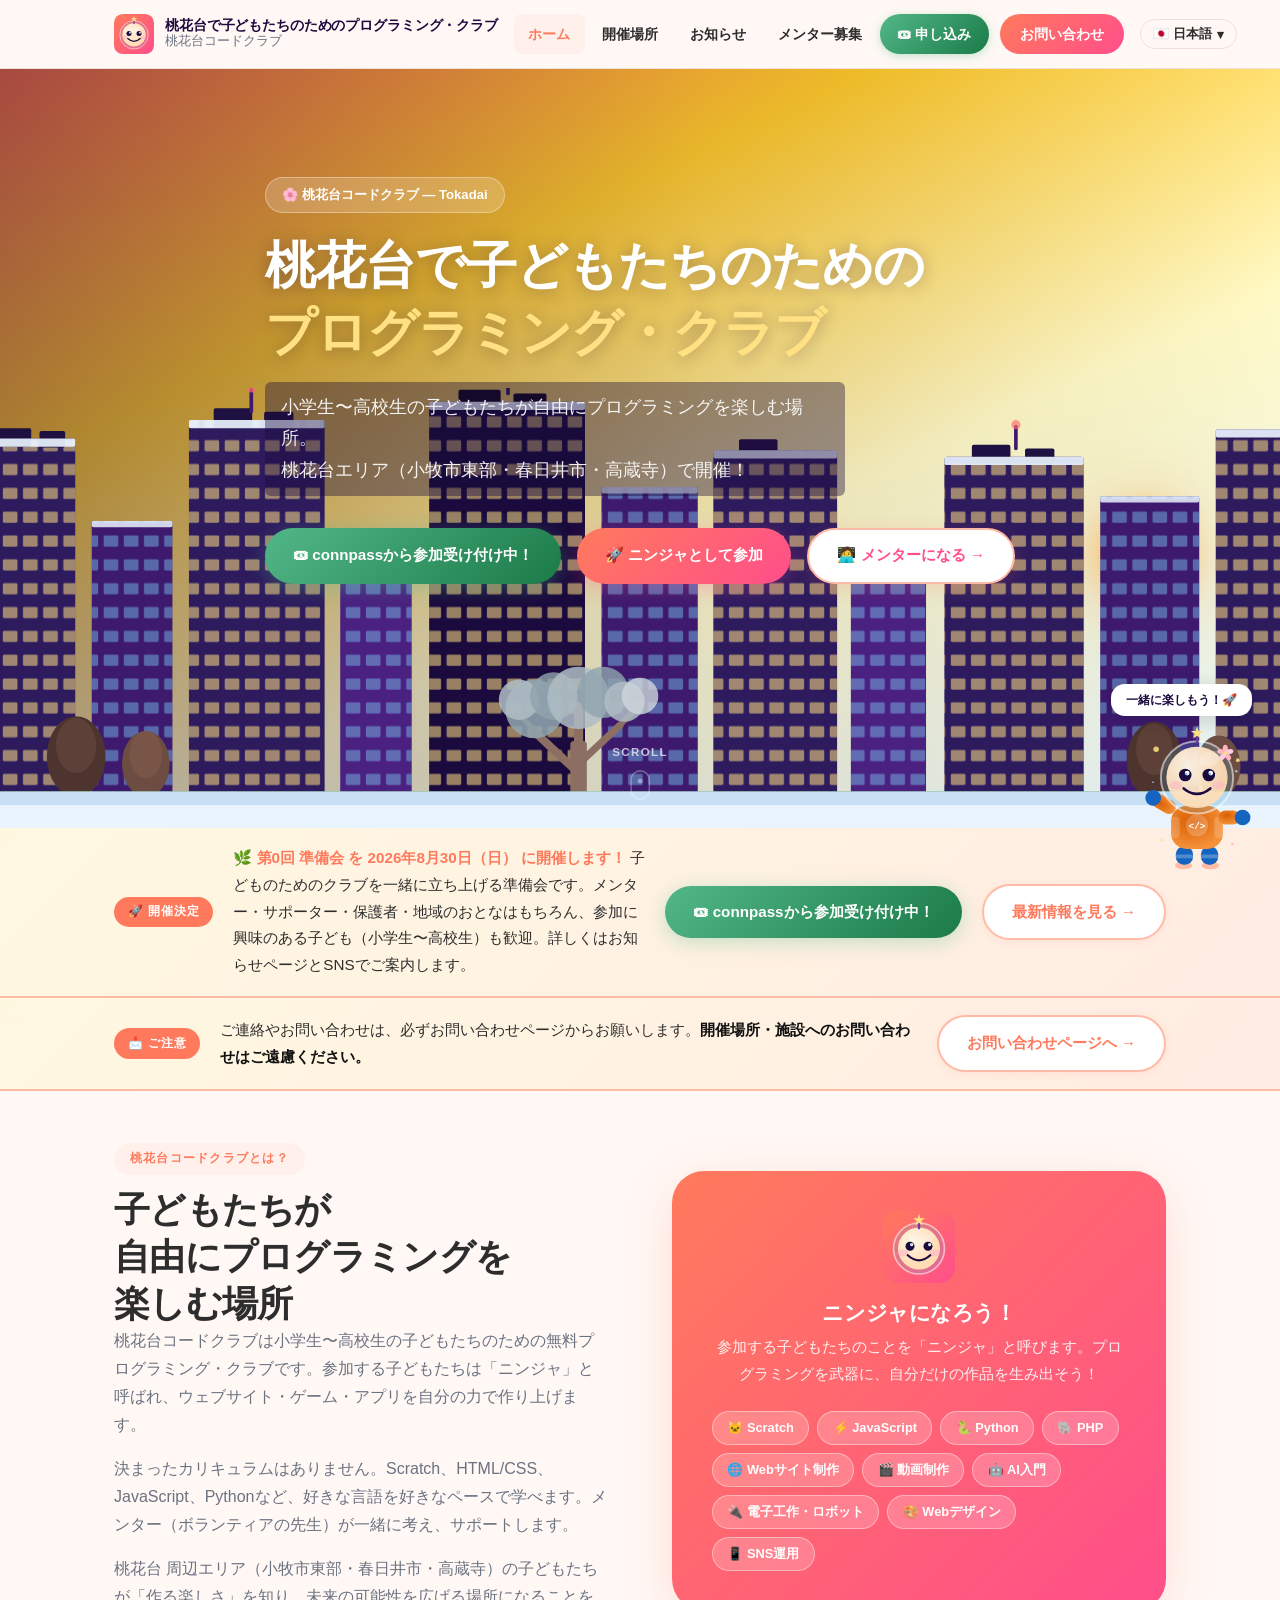
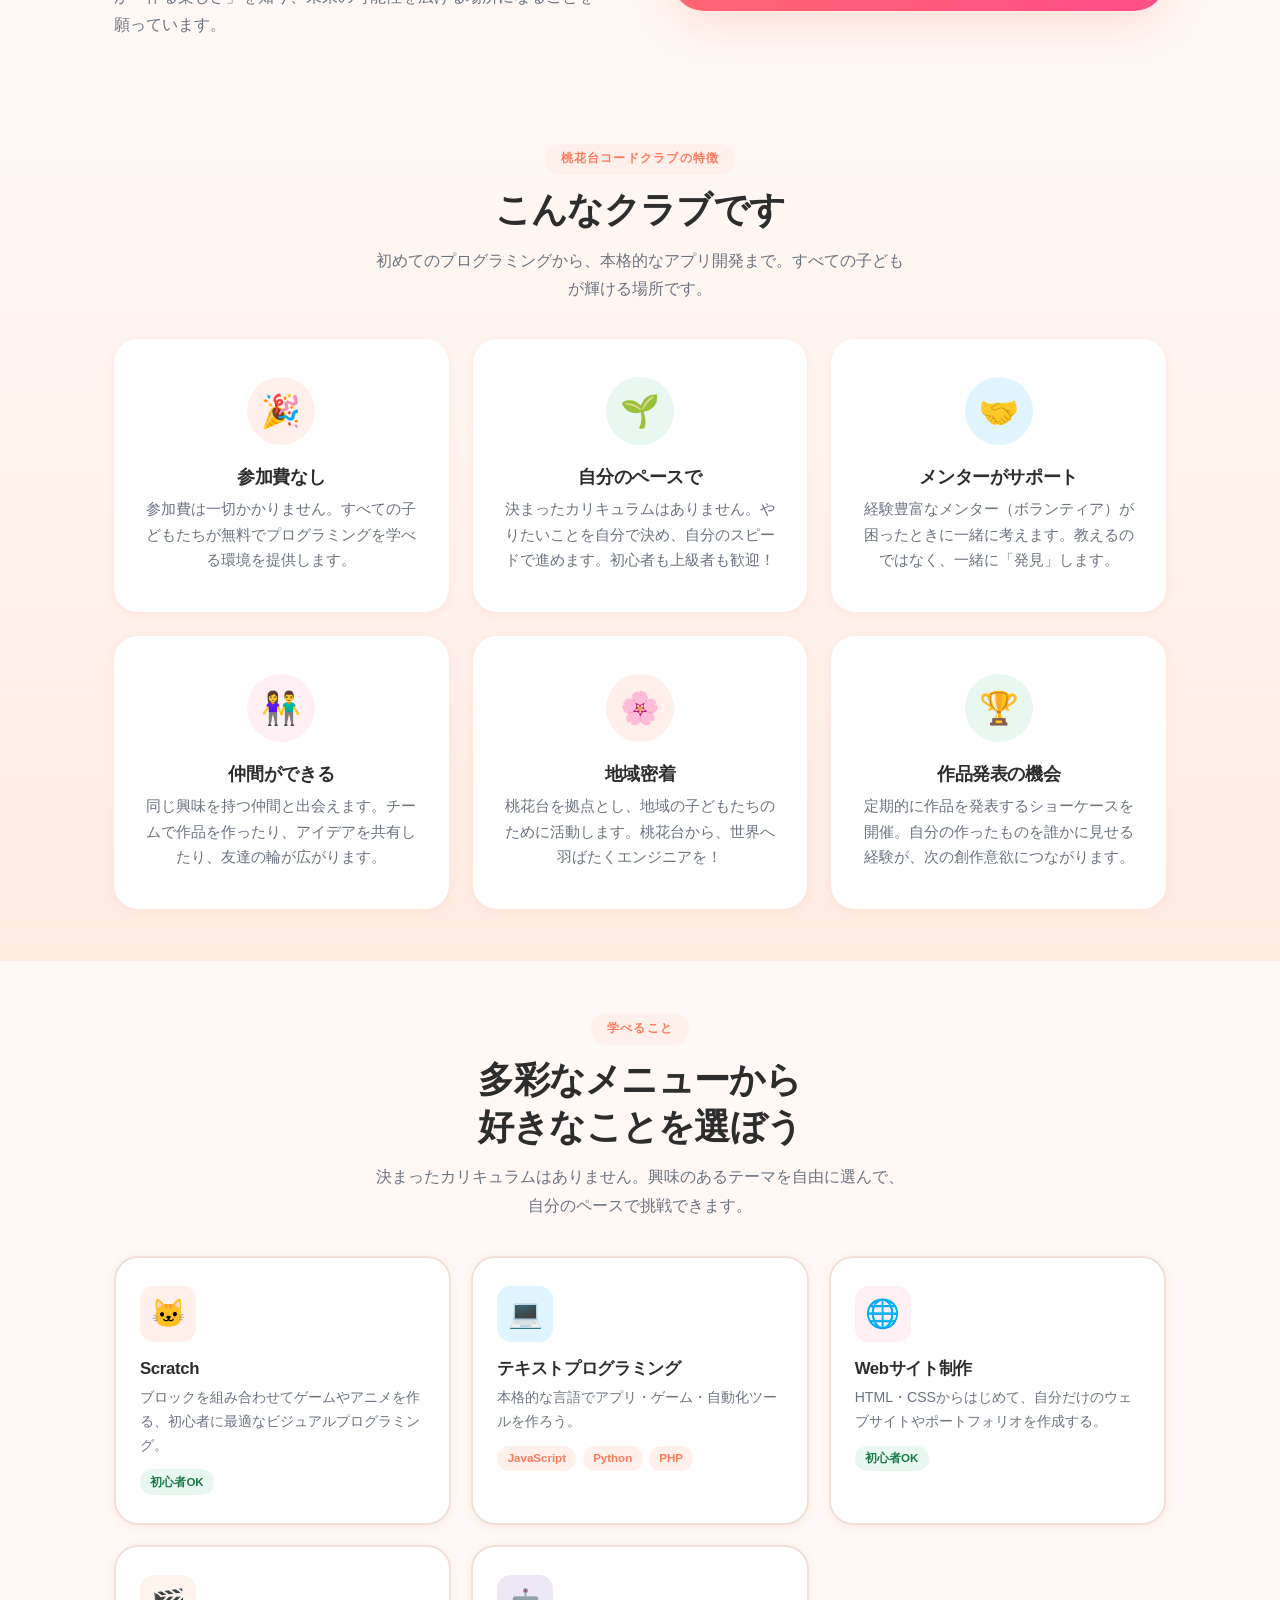
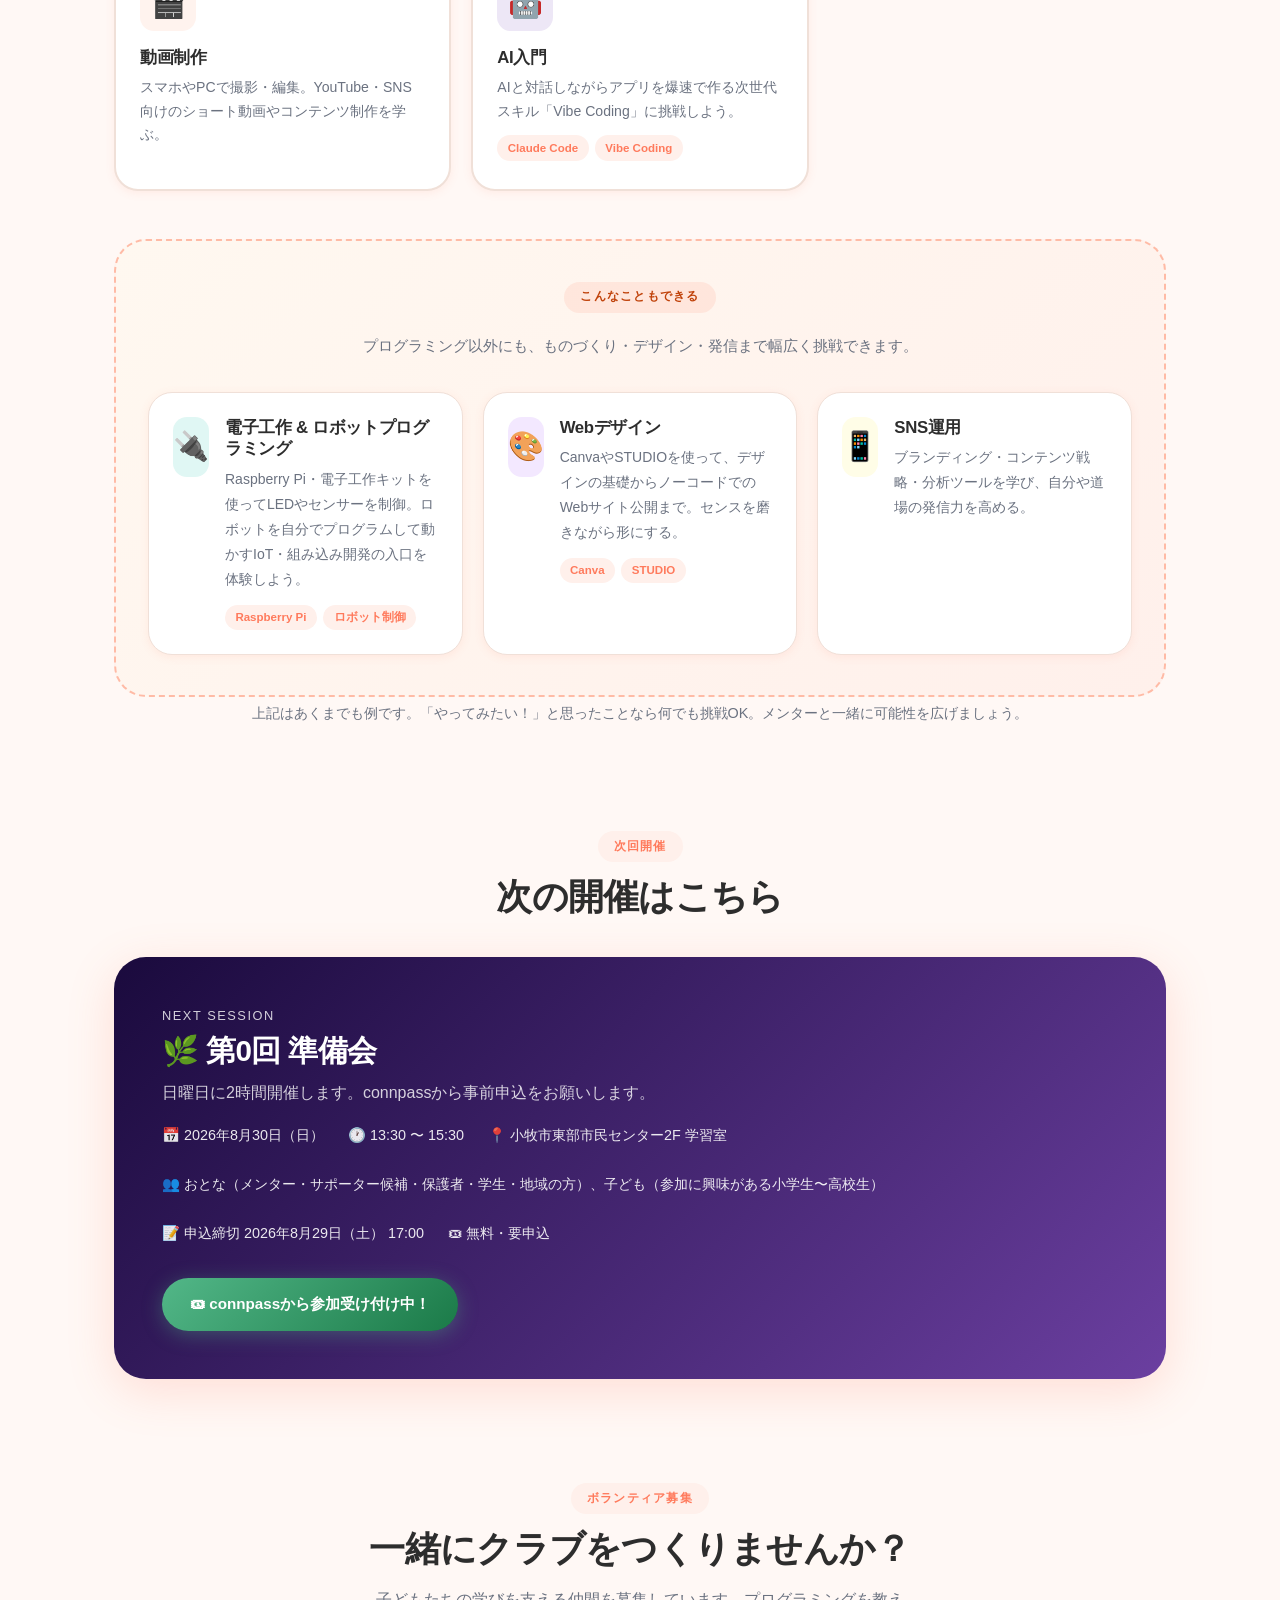
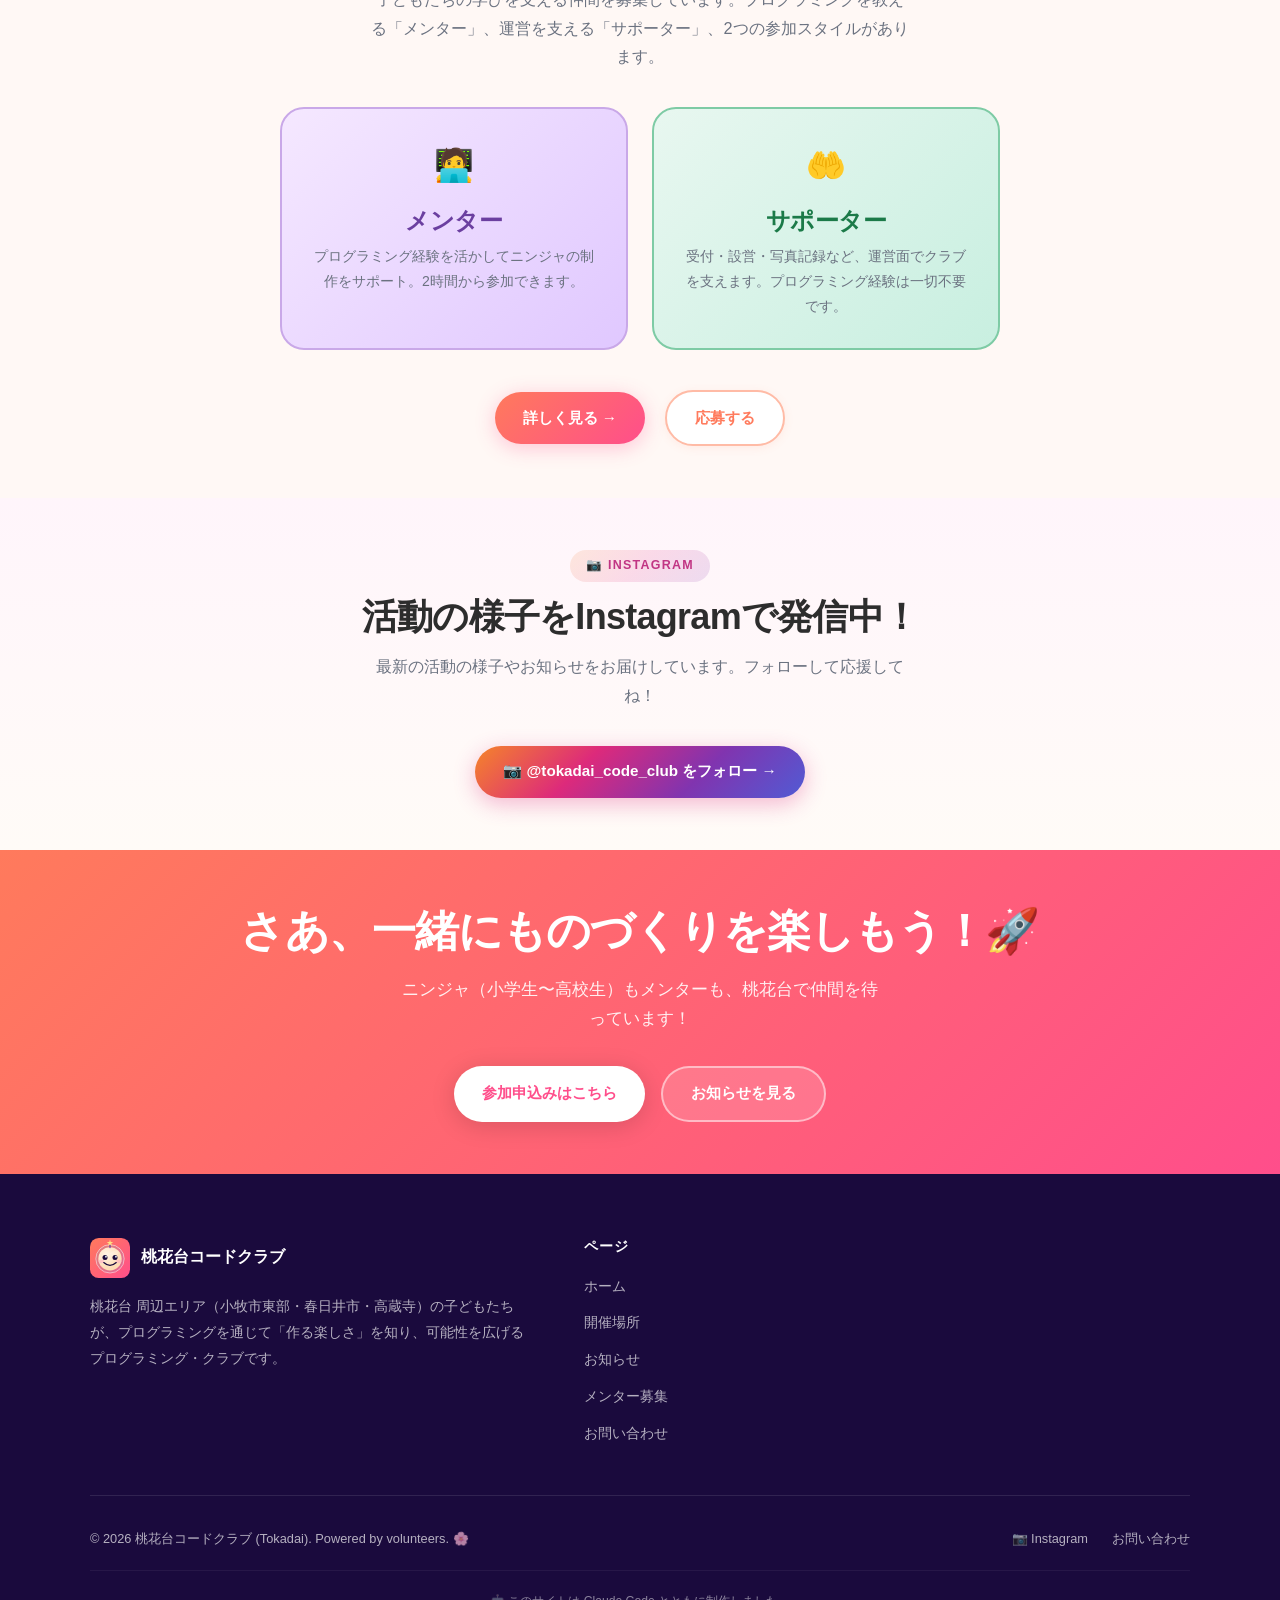
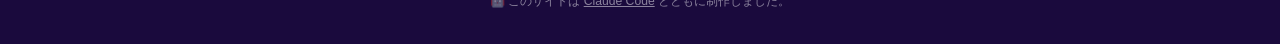
==== commit df4a9aa0: "Add "built with Claude Code" credit to the footer Adds a subtle footer credit line on all 5 pages li" ====
--- a/index.html
+++ b/index.html
@@ -551,6 +551,9 @@
         <!-- <a href="#">プライバシー</a> -->
       </div>
     </div>
+    <div class="footer-credit">
+      <span data-i18n-html="footer-credit">🤖 このサイトは <a href="https://claude.com/claude-code" target="_blank" rel="noopener">Claude Code</a> とともに制作しました。</span>
+    </div>
   </div>
 </footer>
 
--- a/style.css
+++ b/style.css
@@ -587,6 +587,13 @@
 }
 .footer-links { display:flex; gap:1.5rem; }
 .footer-links a:hover { color:var(--peach-light); }
+.footer-credit {
+  margin-top:1.25rem; padding-top:1.25rem;
+  border-top:1px solid rgba(255,255,255,.08);
+  text-align:center; font-size:.76rem; opacity:.72;
+}
+.footer-credit a { text-decoration:underline; }
+.footer-credit a:hover { color:var(--peach-light); }
 
 /* ── Launch Notice Bar ──────────────────── */
 .launch-notice-bar {
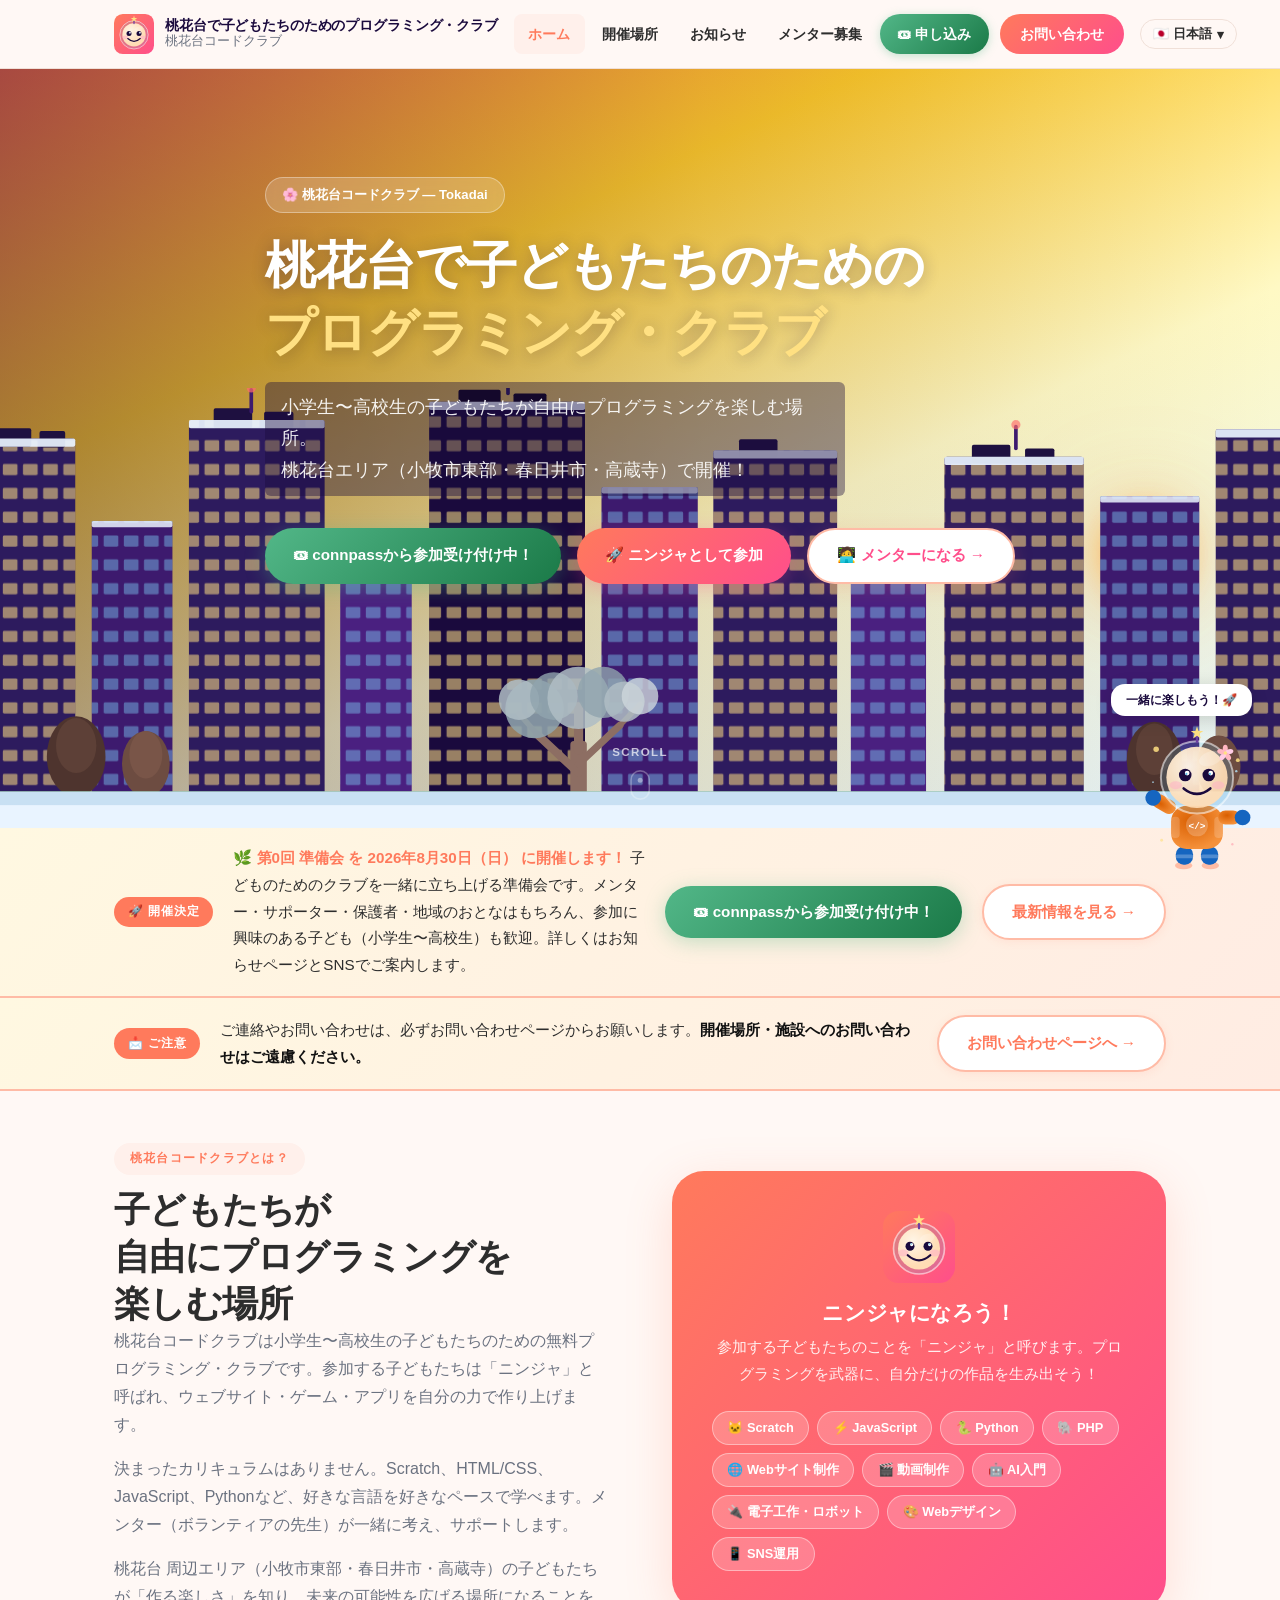
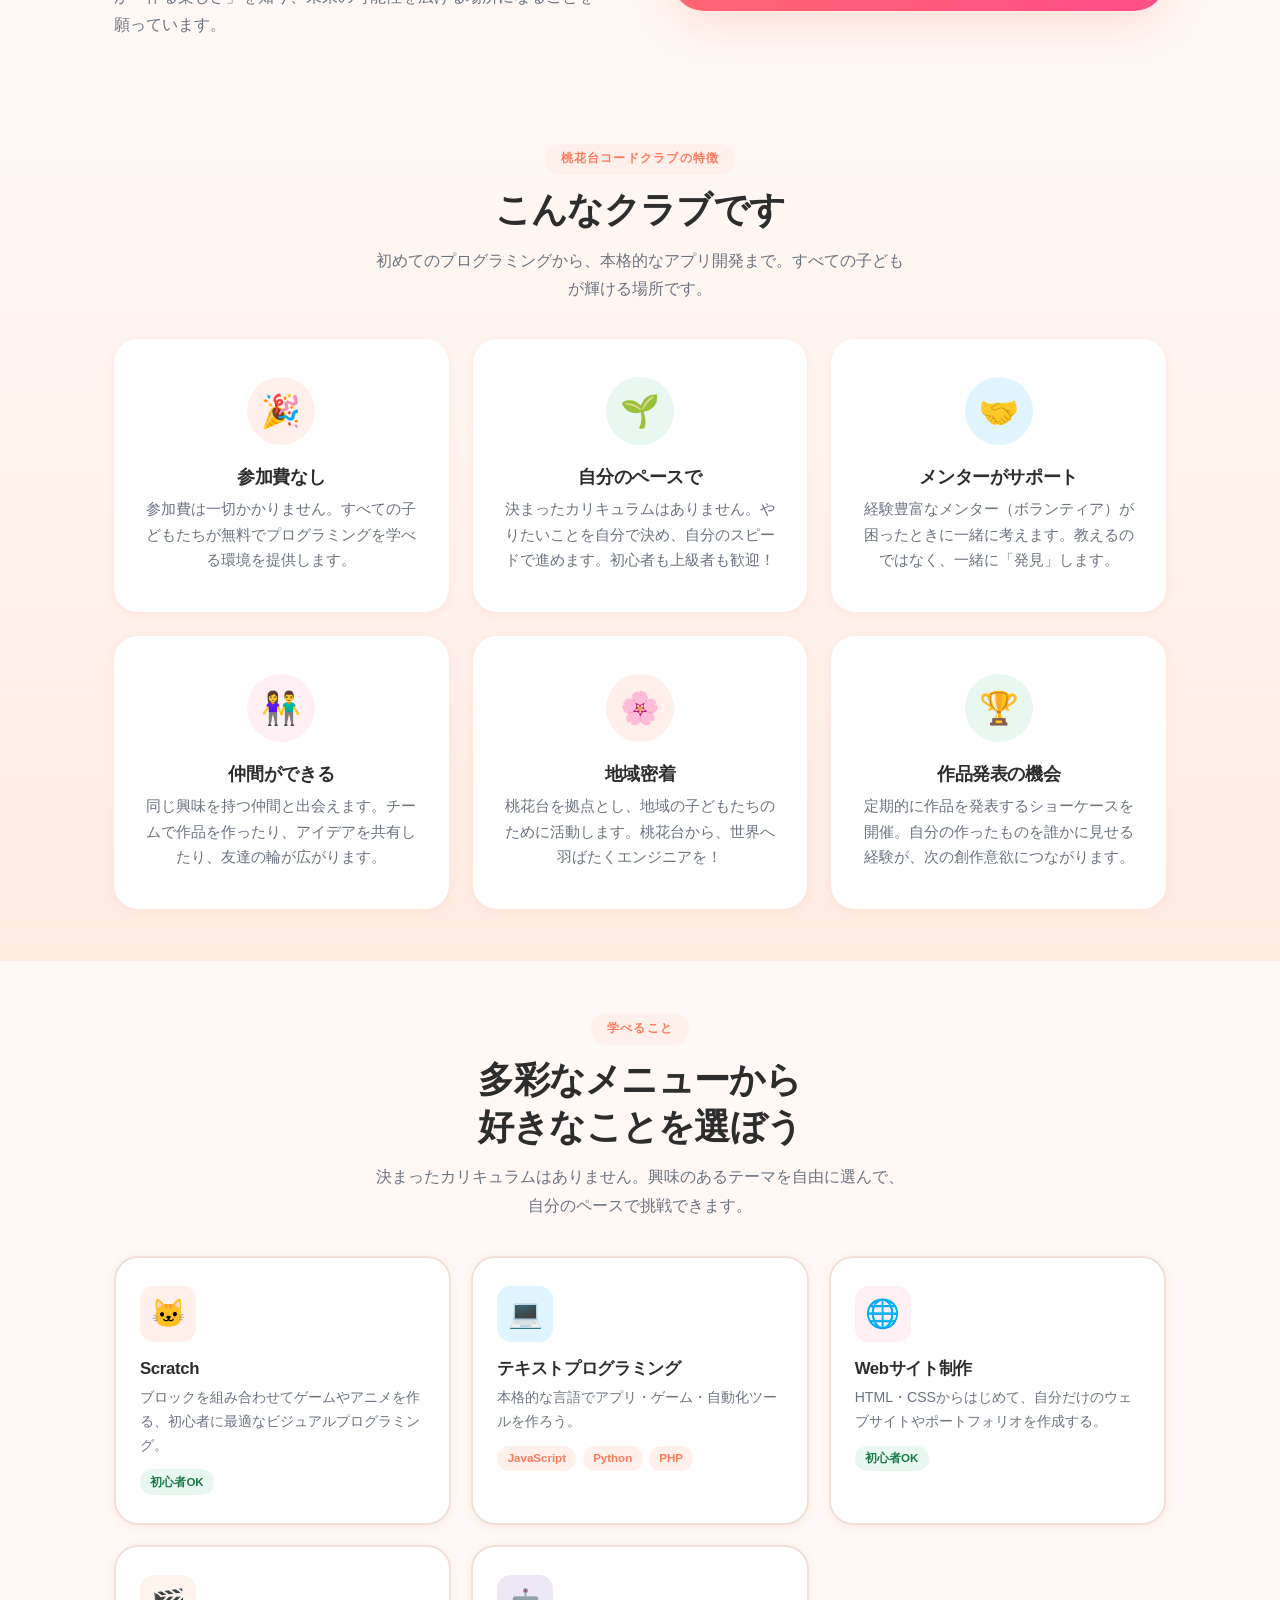
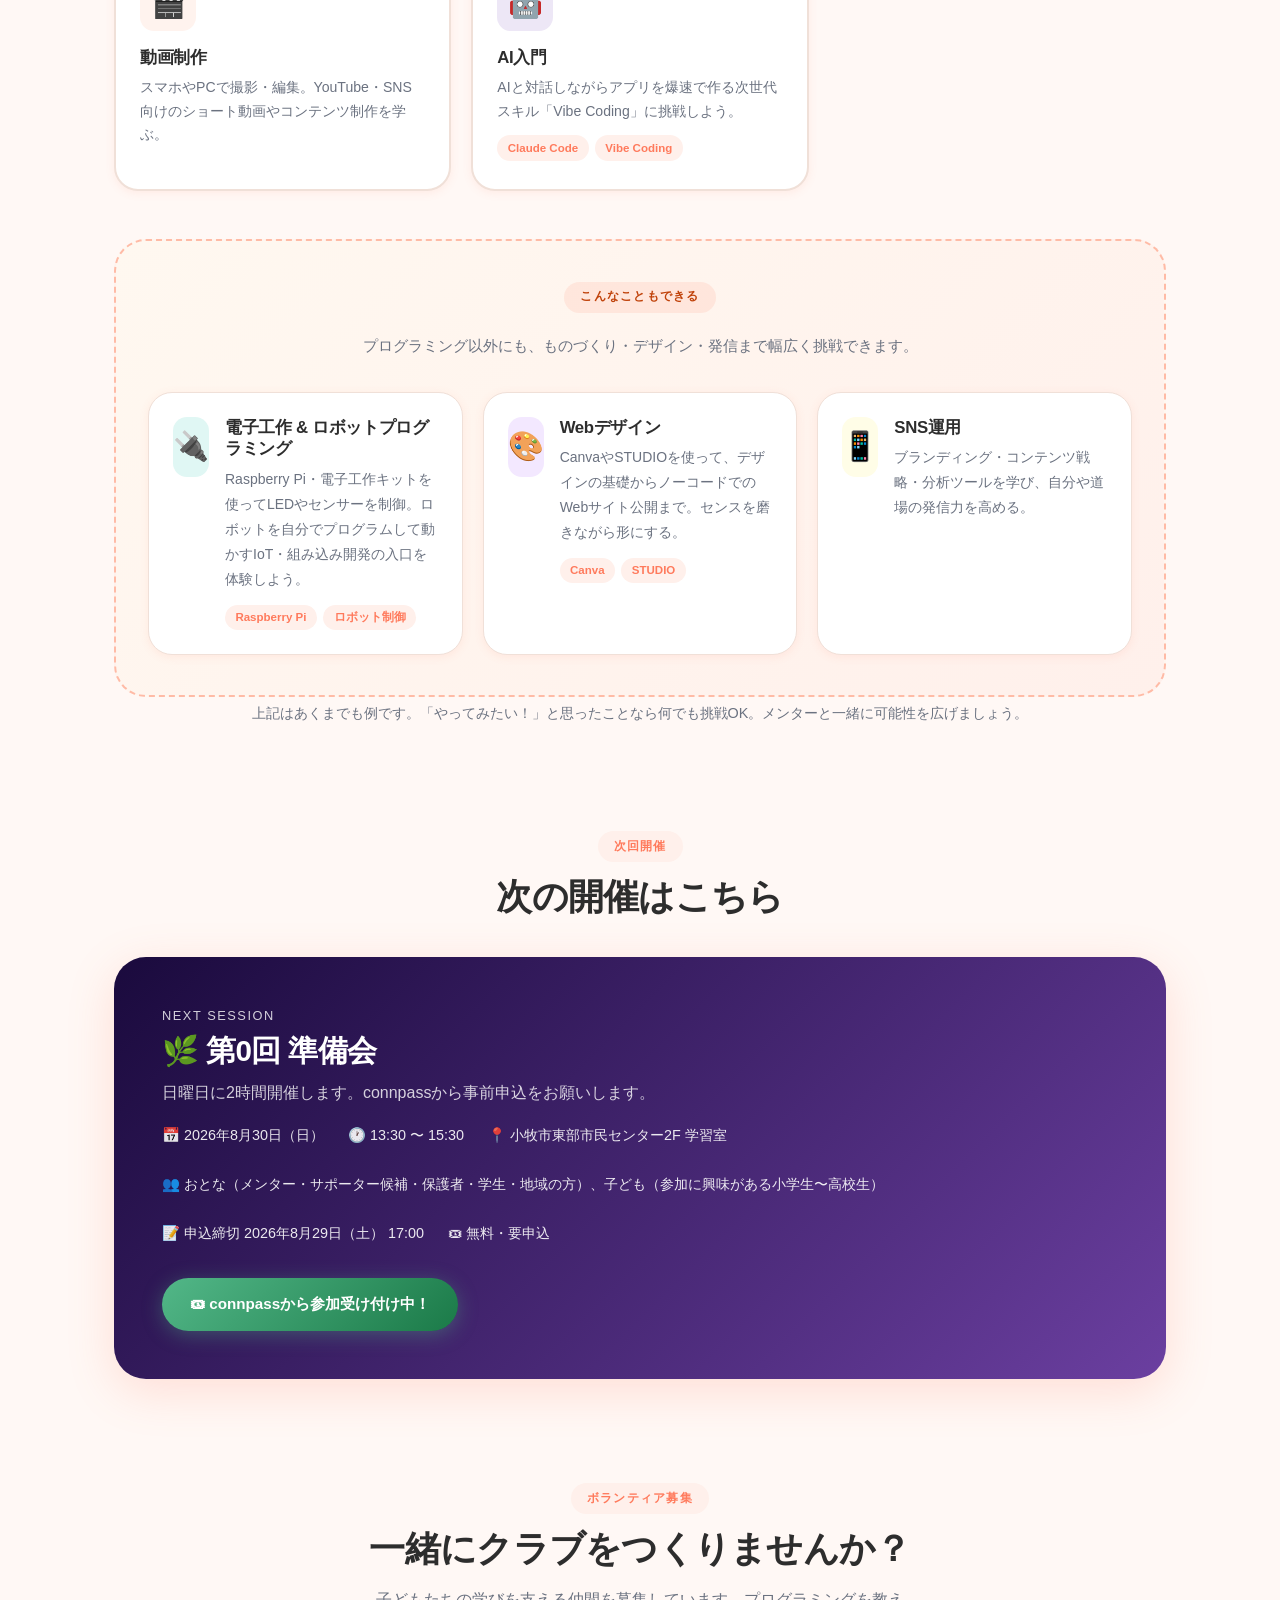
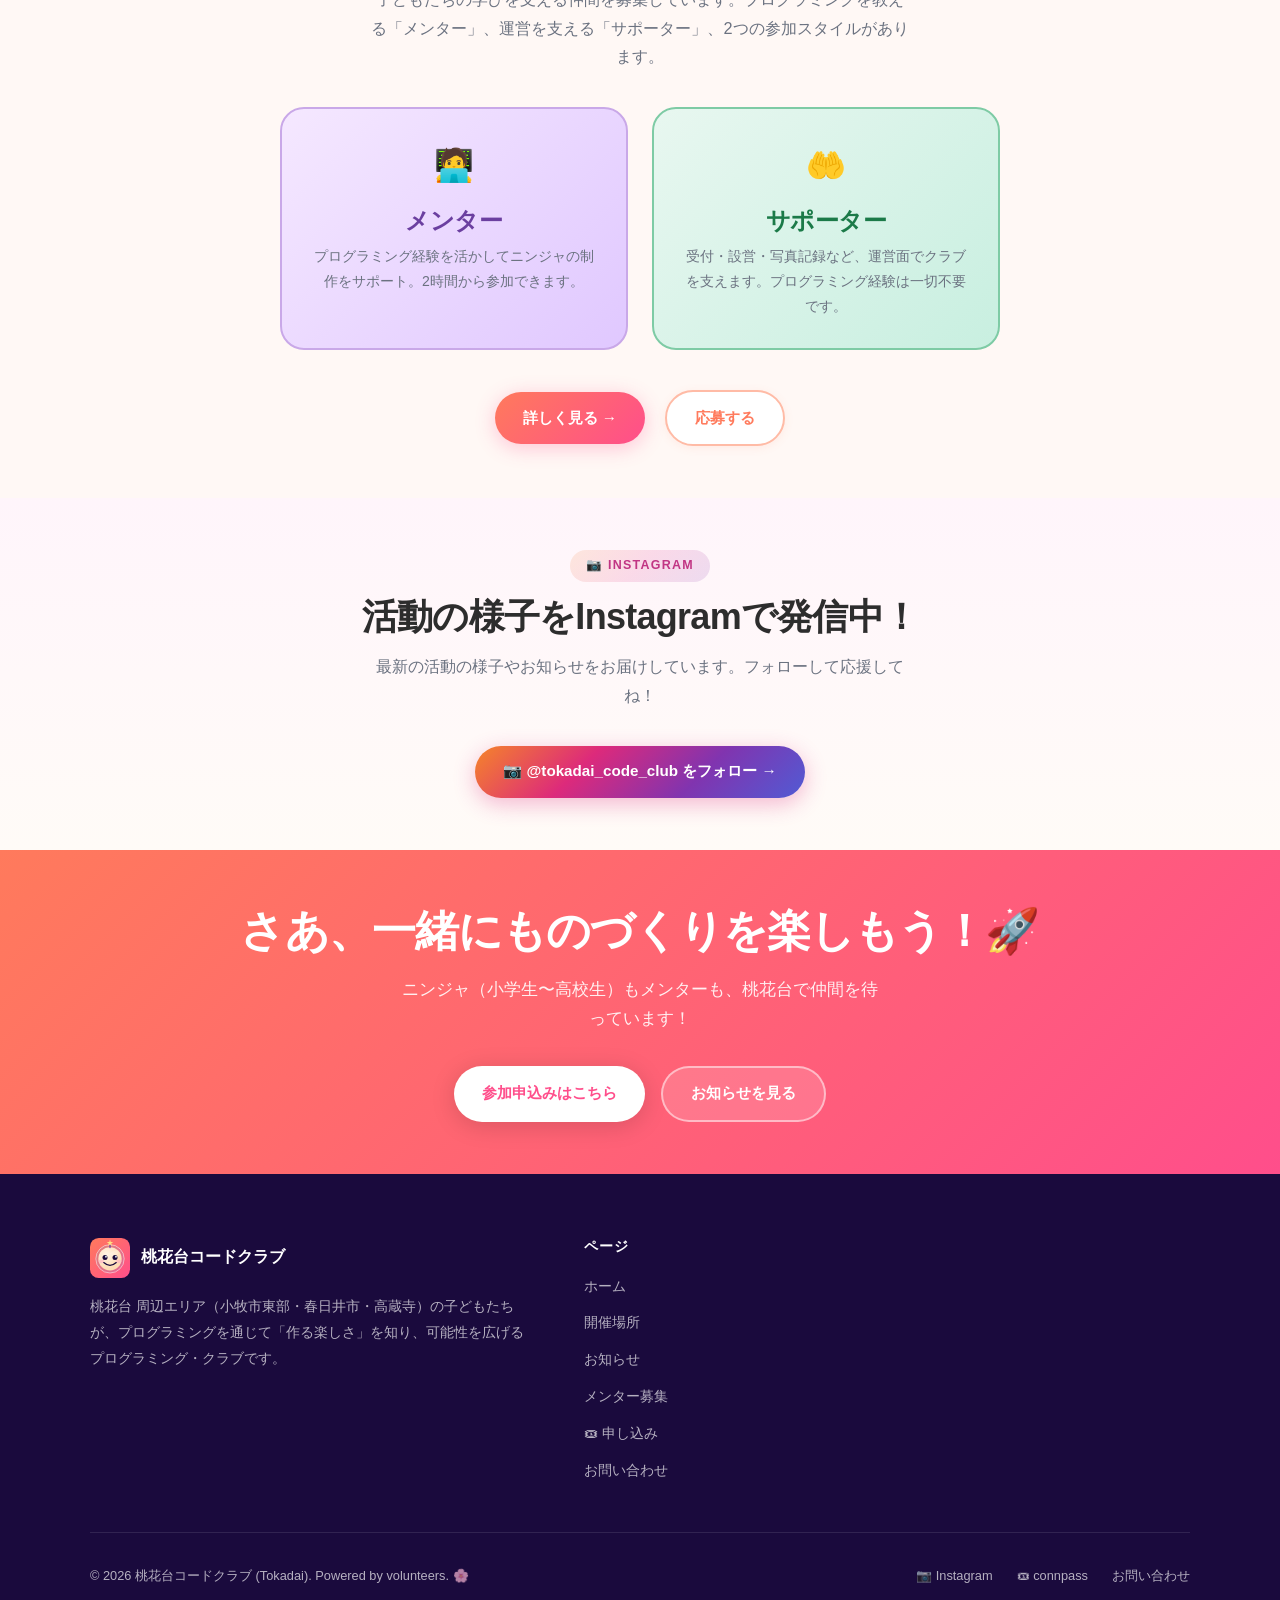
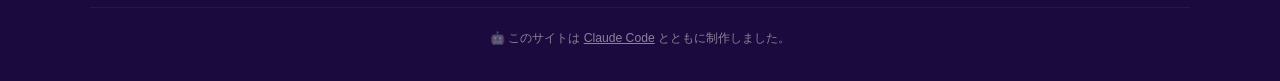
==== commit 5d184ea9: "Add connpass & apply links to footer - Add connpass group link and 申し込み (apply) link to all pages' f" ====
--- a/index.html
+++ b/index.html
@@ -539,6 +539,7 @@
           <li><a href="venue.html" data-i18n="nav-venue">開催場所</a></li>
           <li><a href="news.html" data-i18n="nav-news">お知らせ</a></li>
           <li><a href="mentor.html" data-i18n="nav-mentor">メンター募集</a></li>
+          <li><a href="https://tokadai-code-club.connpass.com/event/396549/" data-ev="link" target="_blank" rel="noopener" data-i18n="nav-apply">🎟 申し込み</a></li>
           <li><a href="contact.html" data-i18n="footer-contact-link">お問い合わせ</a></li>
         </ul>
       </div>
@@ -547,6 +548,7 @@
       <span data-i18n="footer-copyright">© 2026 桃花台コードクラブ (Tokadai). Powered by volunteers. 🌸</span>
       <div class="footer-links">
         <a href="https://www.instagram.com/tokadai_code_club" target="_blank" rel="noopener" data-i18n="footer-instagram">📷 Instagram</a>
+        <a href="https://tokadai-code-club.connpass.com/" target="_blank" rel="noopener" data-i18n="footer-connpass">🎟 connpass</a>
         <a href="contact.html" data-i18n="footer-contact-link">お問い合わせ</a>
         <!-- <a href="#">プライバシー</a> -->
       </div>
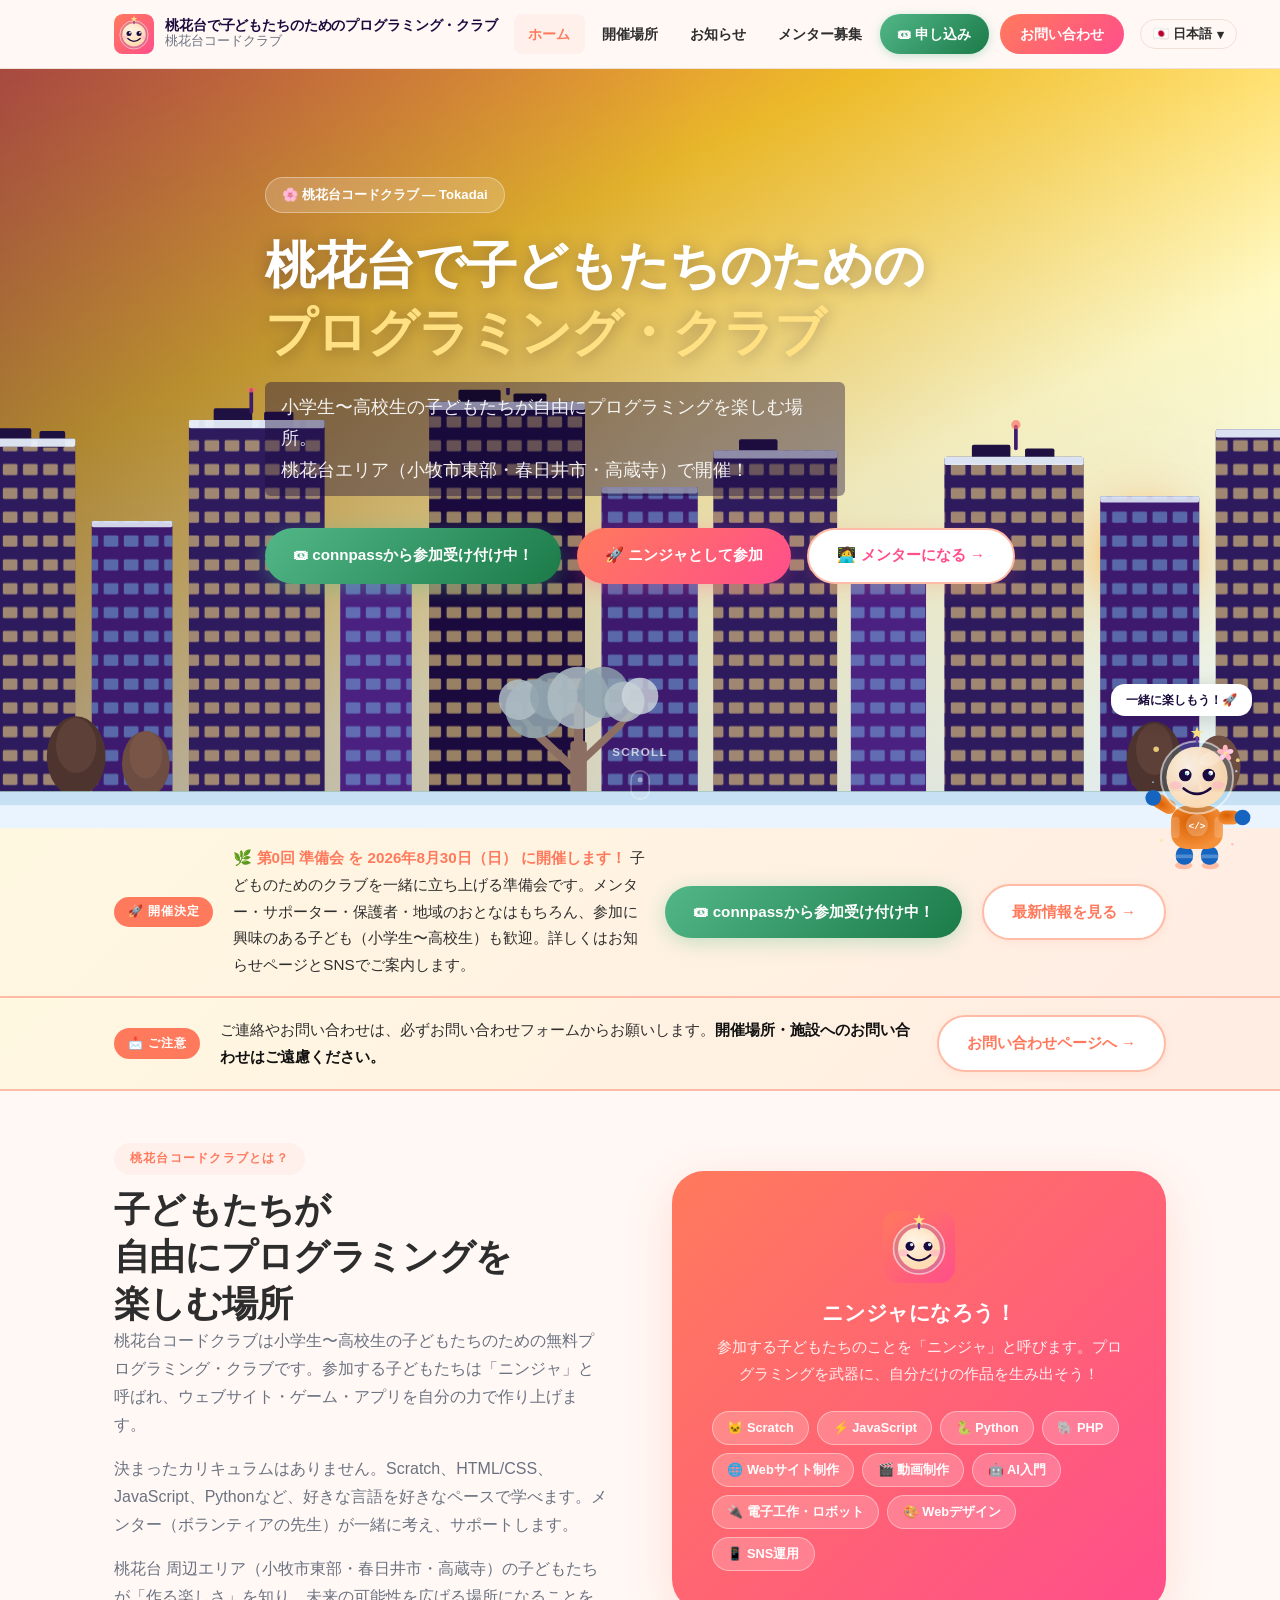
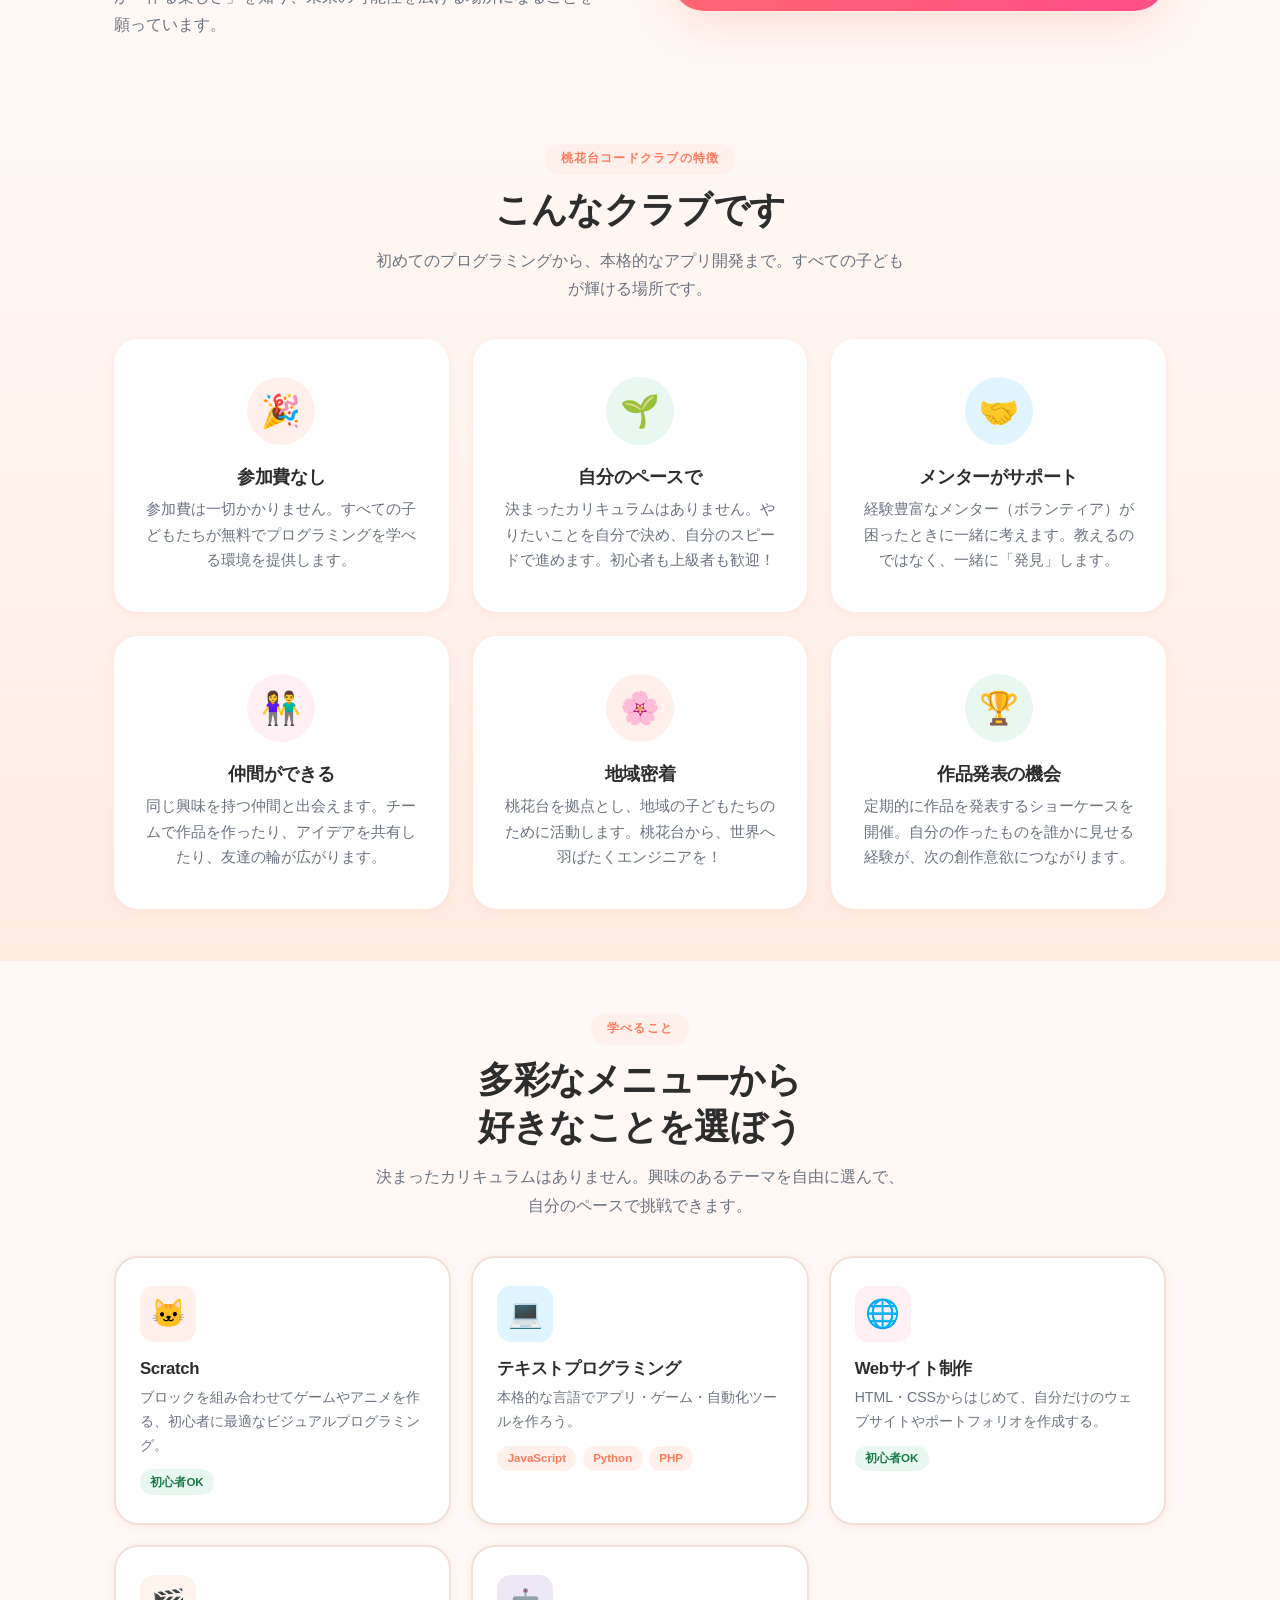
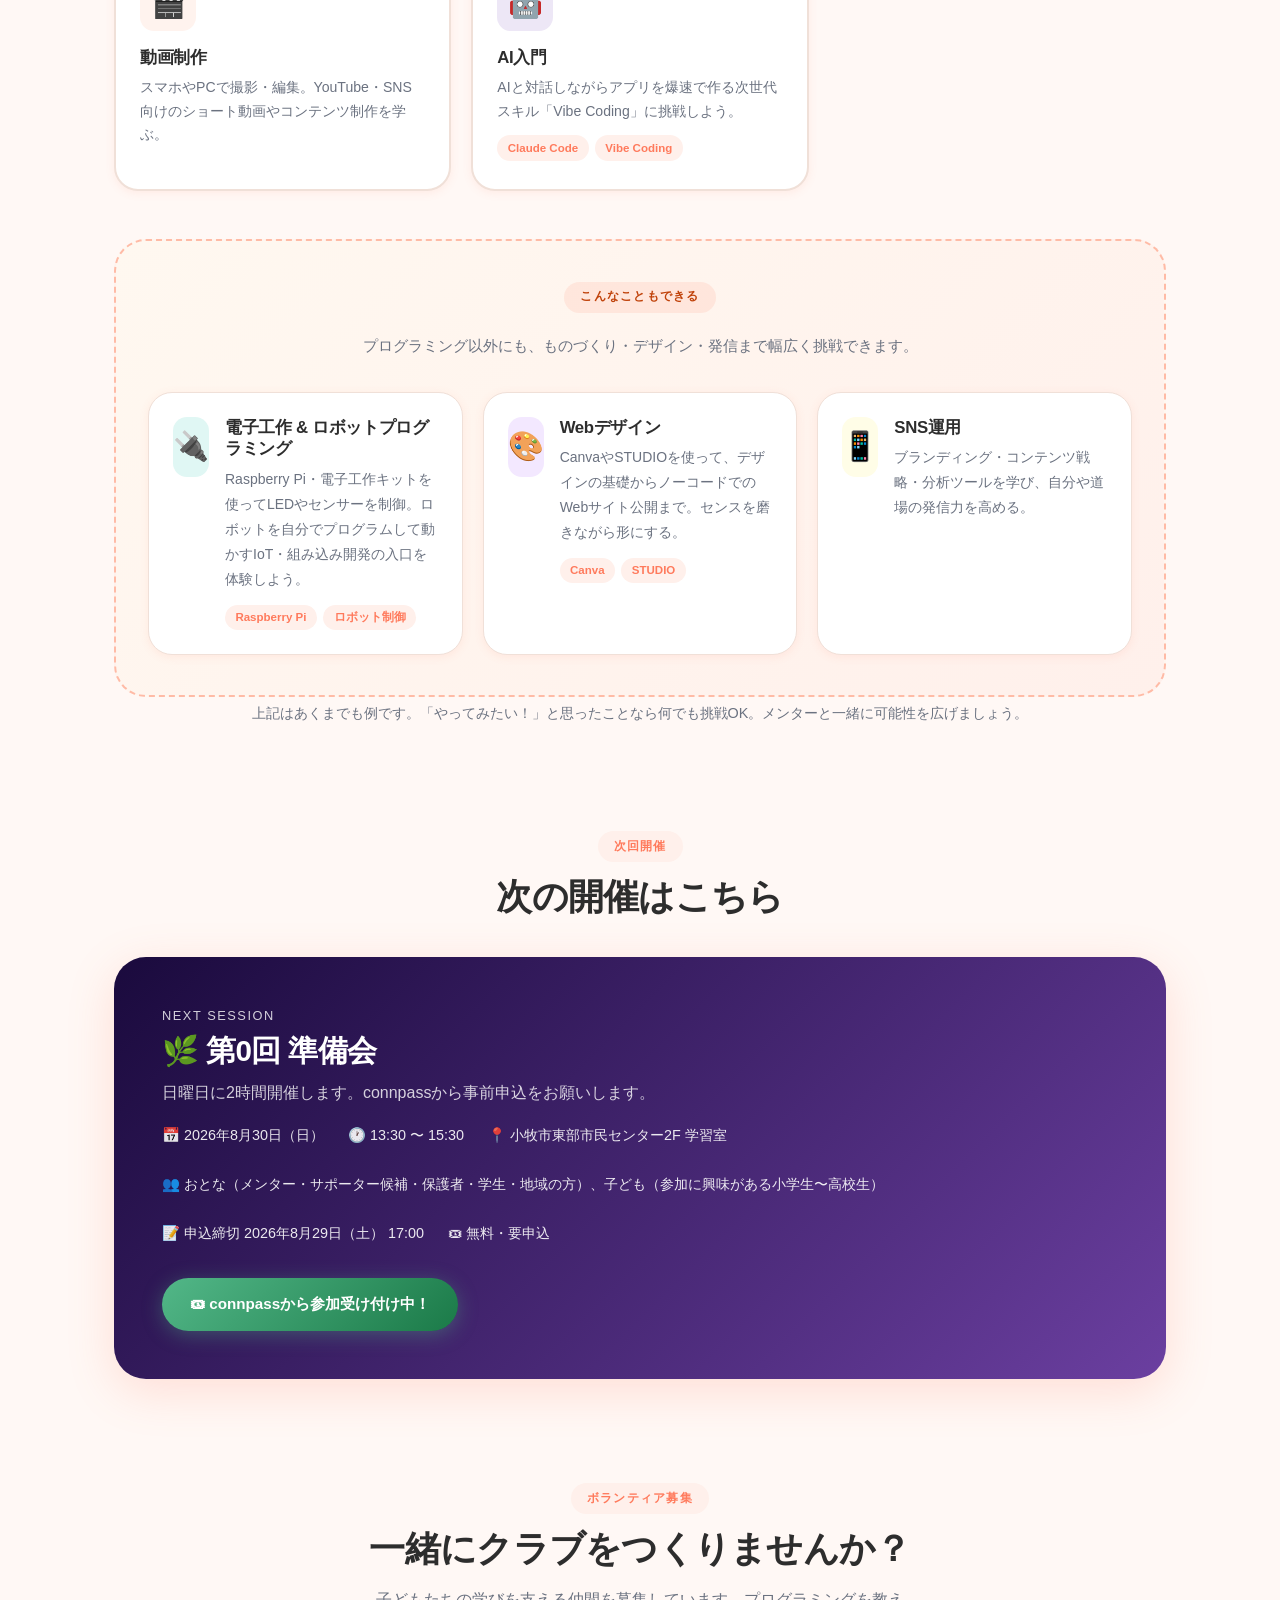
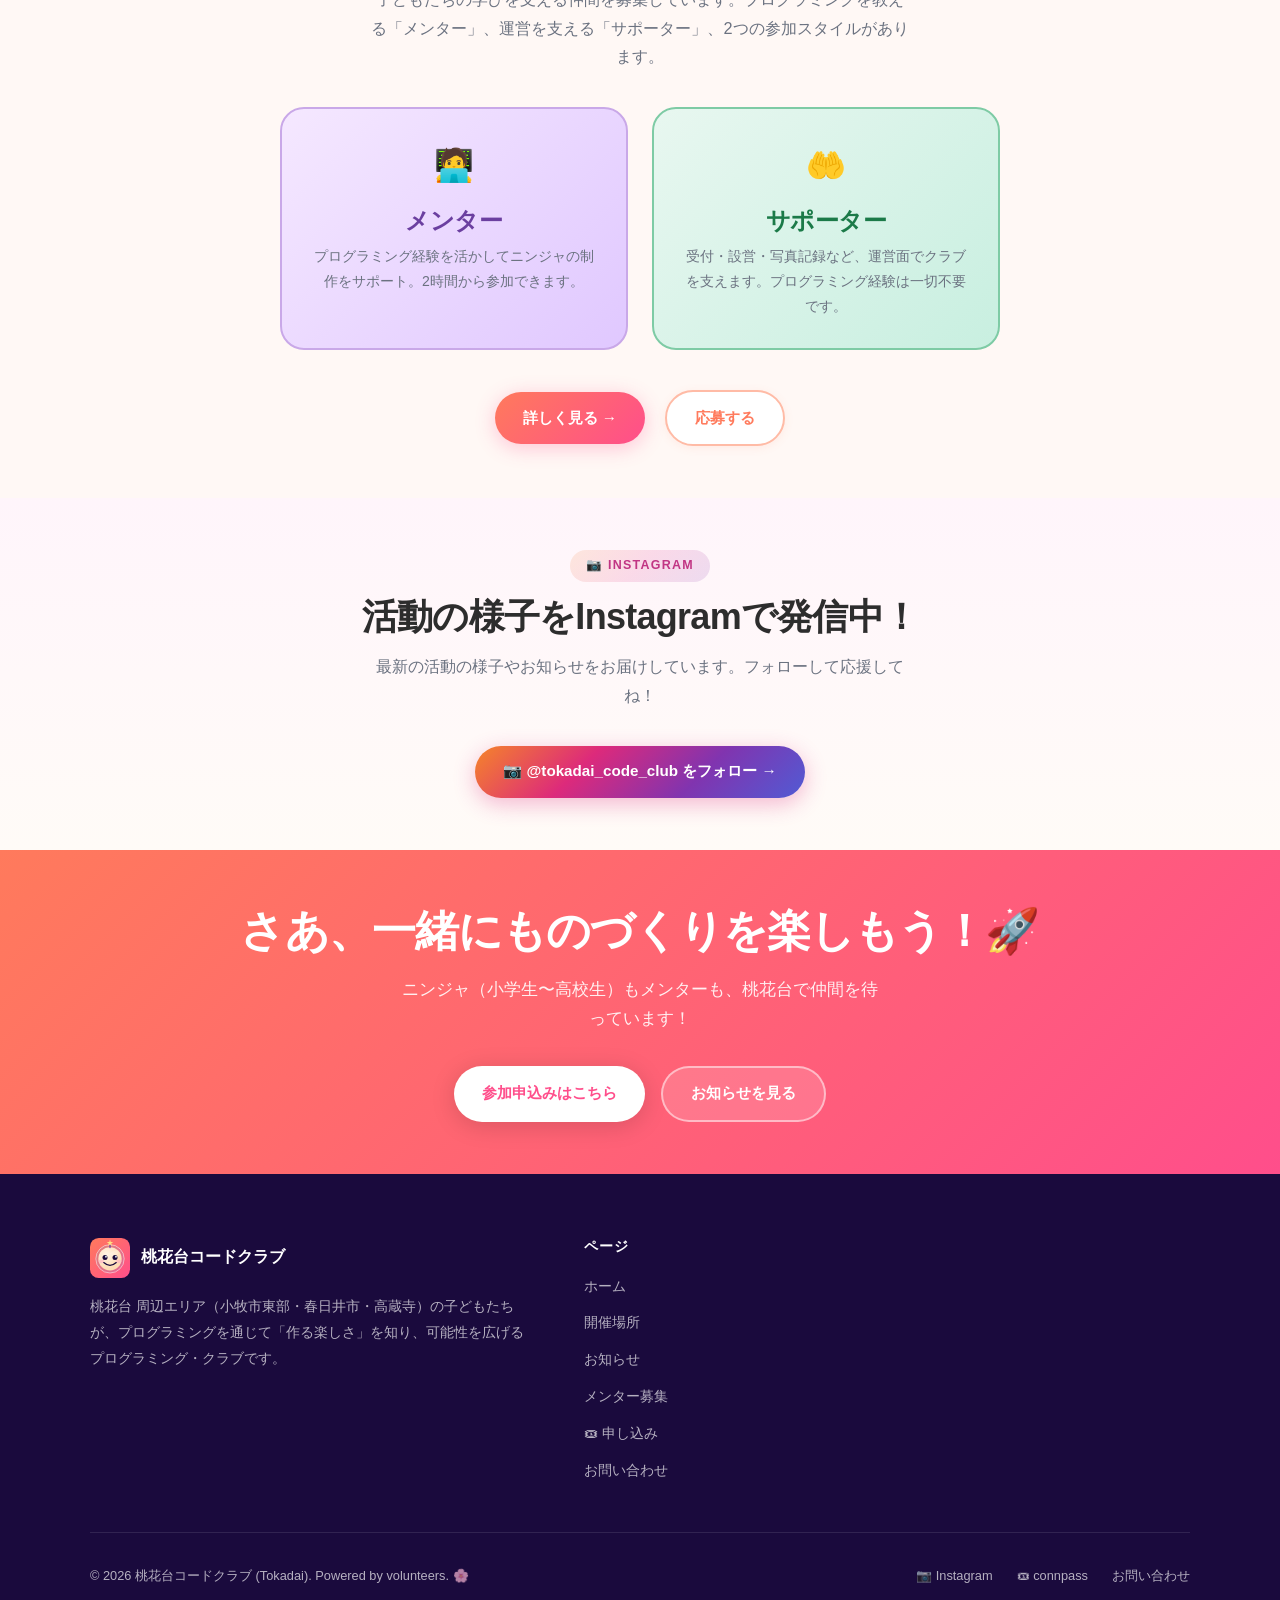
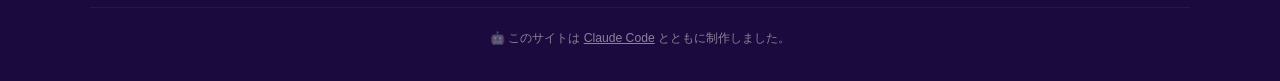
==== commit 3af5646c: "お問い合わせ導線をフォームに統一・担当名をフォーム下へ移動 - contact.html: 担当名をフォーム下（右カラム）へ移動 - contact-notice-text を「お問い合わせページ」→" ====
--- a/index.html
+++ b/index.html
@@ -71,7 +71,7 @@
     <p data-i18n-html="hero-desc">小学生〜高校生の子どもたちが自由にプログラミングを楽しむ場所。<br>桃花台エリア（小牧市東部・春日井市・高蔵寺）で開催！</p>
     <div class="hero-cta">
       <a href="https://tokadai-code-club.connpass.com/event/396549/" data-ev="link" class="btn btn-primary" target="_blank" rel="noopener" data-i18n="cta-apply">🎟 connpassから参加受け付け中！</a>
-      <a href="contact.html" class="btn btn-ghost" data-i18n="hero-btn-join">🚀 ニンジャとして参加</a>
+      <a href="https://tokadai-code-club.connpass.com/event/396549/" data-ev="link" class="btn btn-ghost" target="_blank" rel="noopener" data-i18n="hero-btn-join">🚀 ニンジャとして参加</a>
       <a href="mentor.html" class="btn btn-ghost" data-i18n="hero-btn-more">🧑‍💻 メンターになる →</a>
     </div>
   </div>
@@ -253,7 +253,7 @@
   <div class="container">
     <div class="launch-notice-inner">
       <span class="launch-notice-badge" data-i18n="contact-notice-badge">📩 ご注意</span>
-      <p data-i18n-html="contact-notice-text">ご連絡やお問い合わせは、必ずお問い合わせページからお願いします。<strong style='color:#111'>開催場所・施設へのお問い合わせはご遠慮ください。</strong></p>
+      <p data-i18n-html="contact-notice-text">ご連絡やお問い合わせは、必ずお問い合わせフォームからお願いします。<strong style='color:#111'>開催場所・施設へのお問い合わせはご遠慮ください。</strong></p>
       <a href="contact.html" class="btn btn-secondary" data-i18n="contact-notice-link">お問い合わせページへ →</a>
     </div>
   </div>
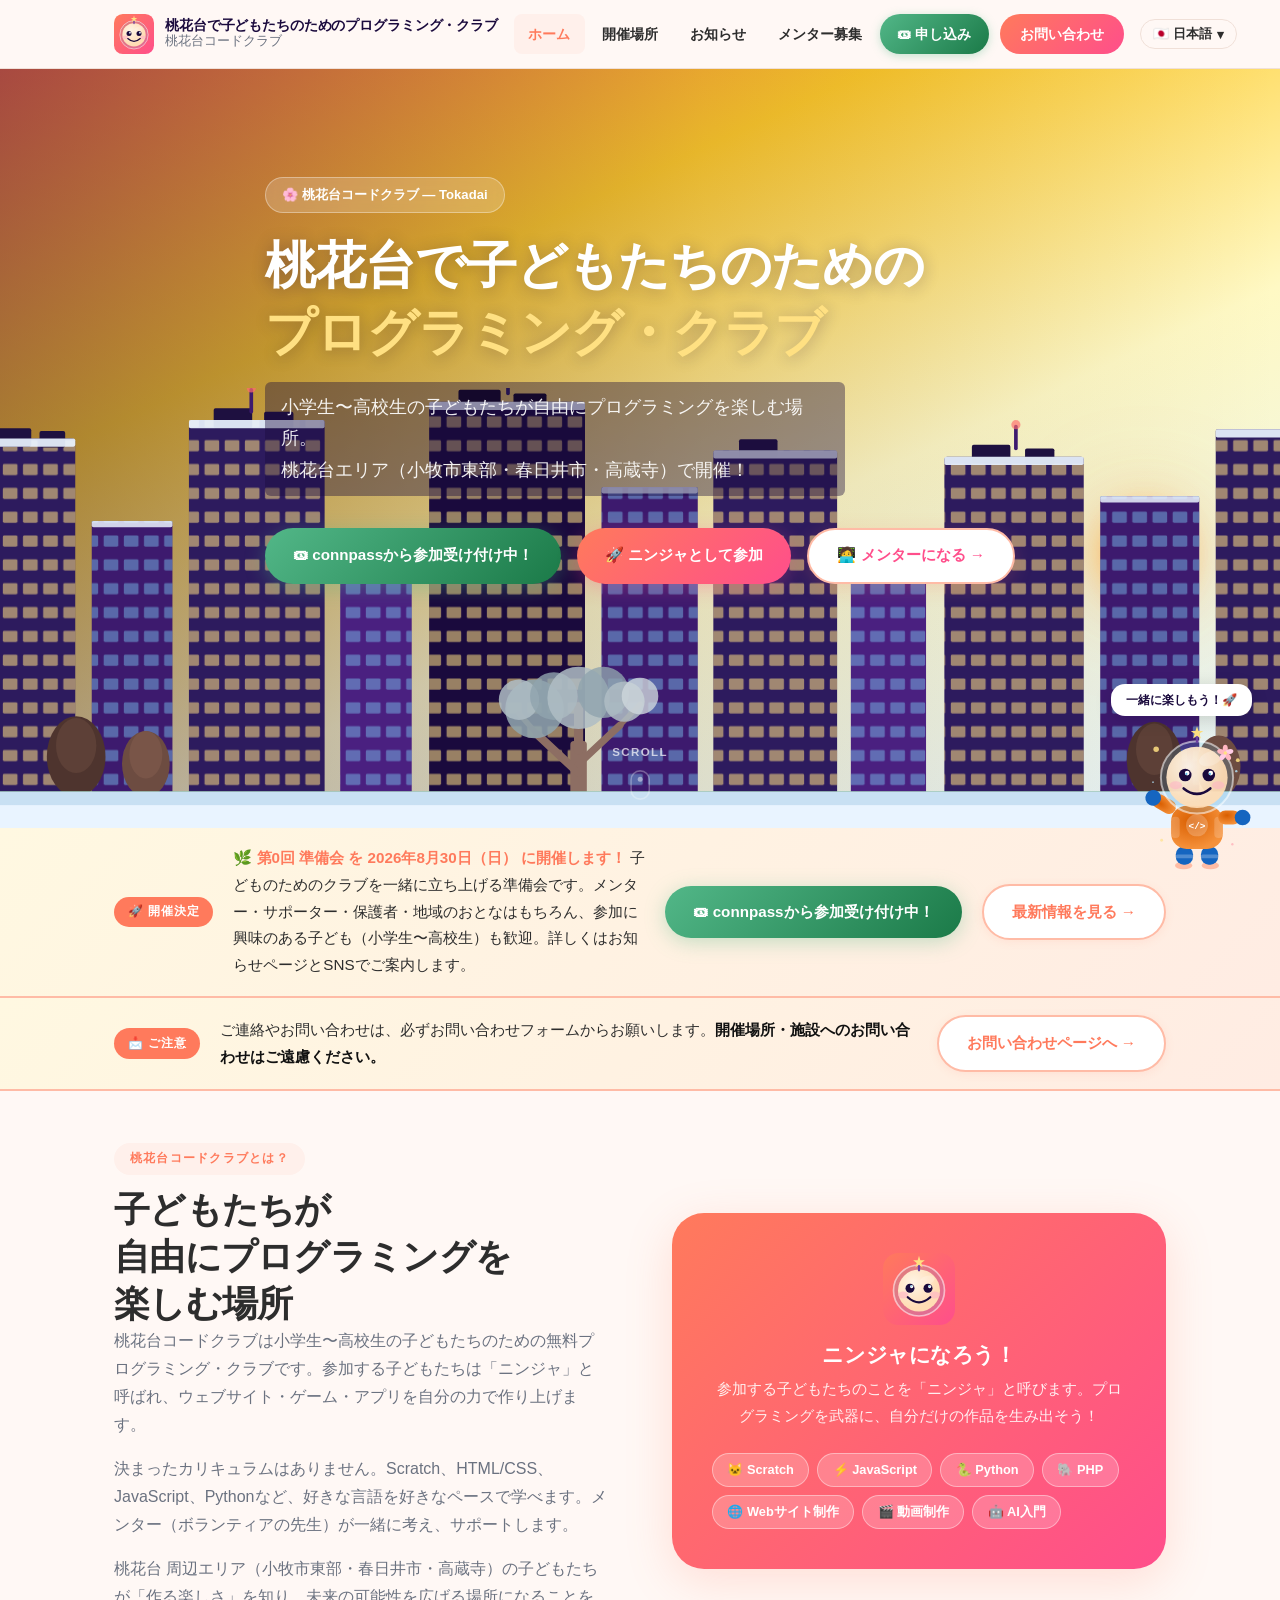
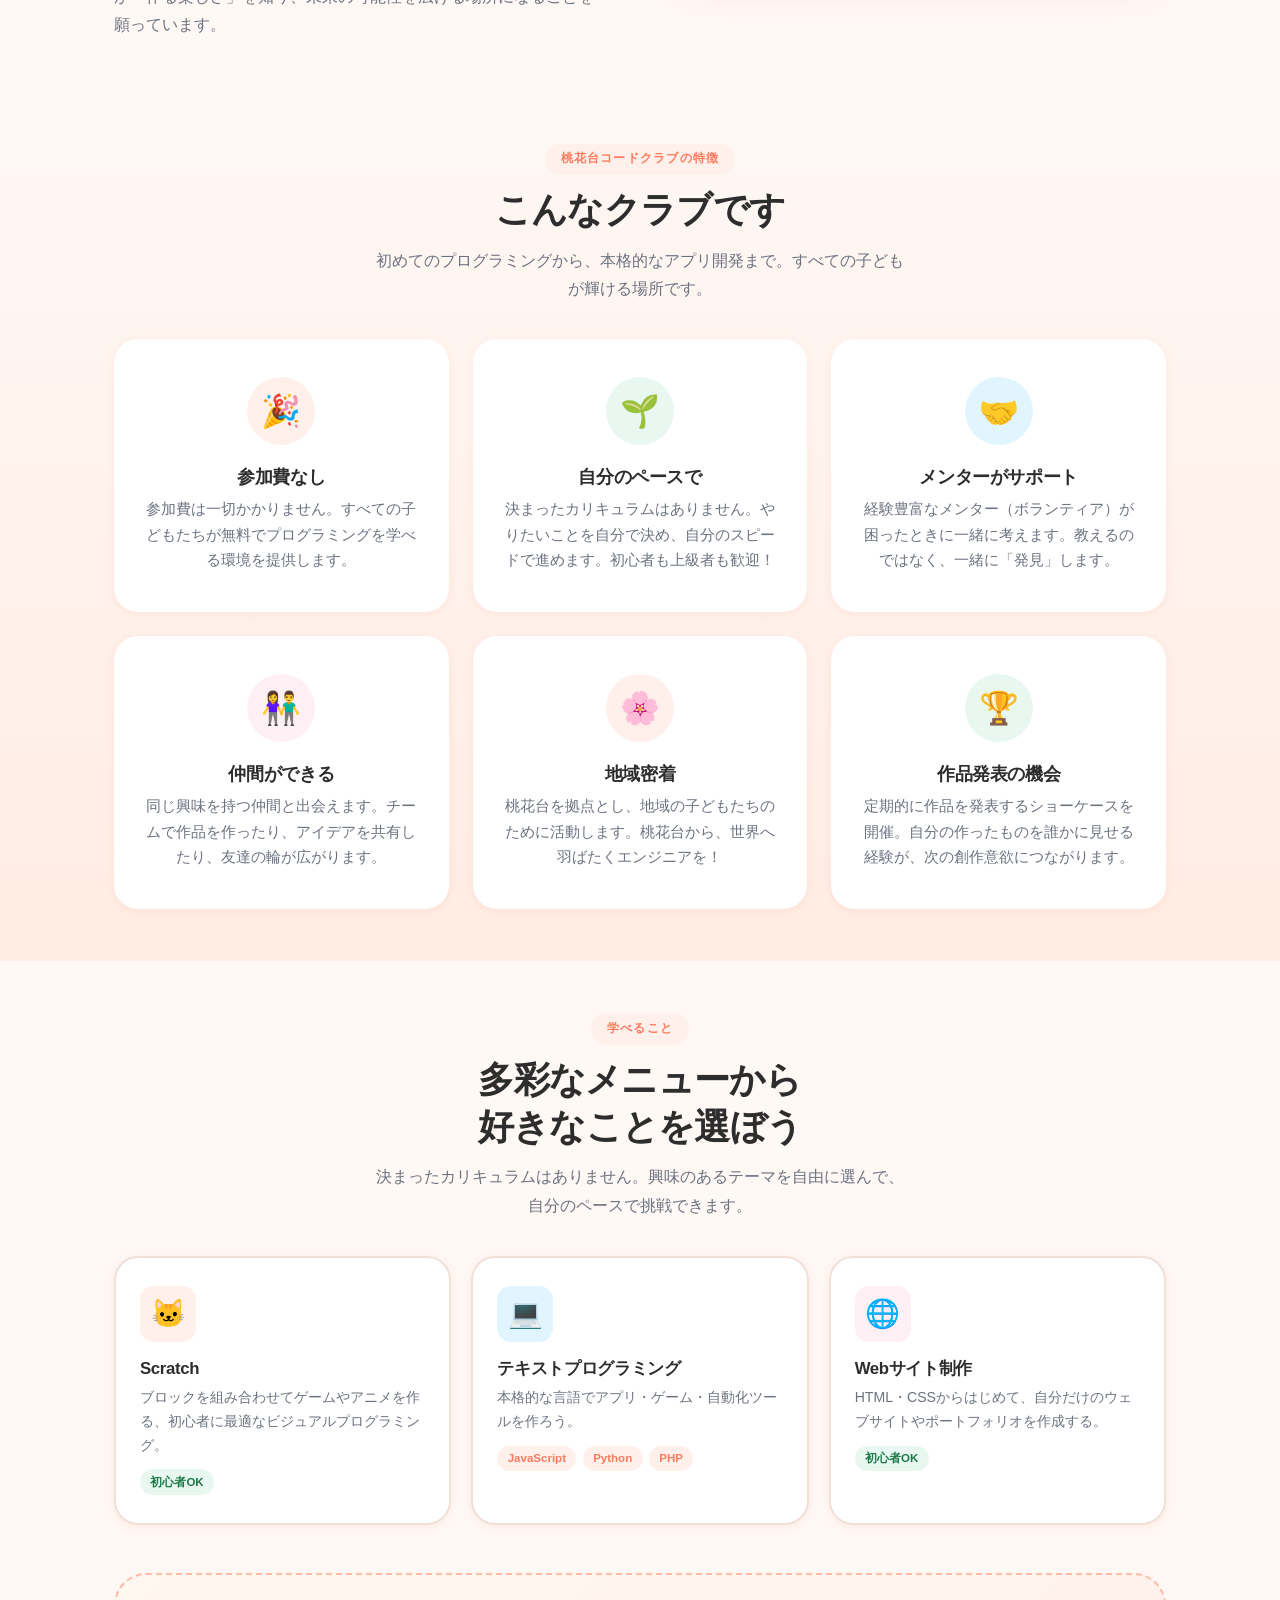
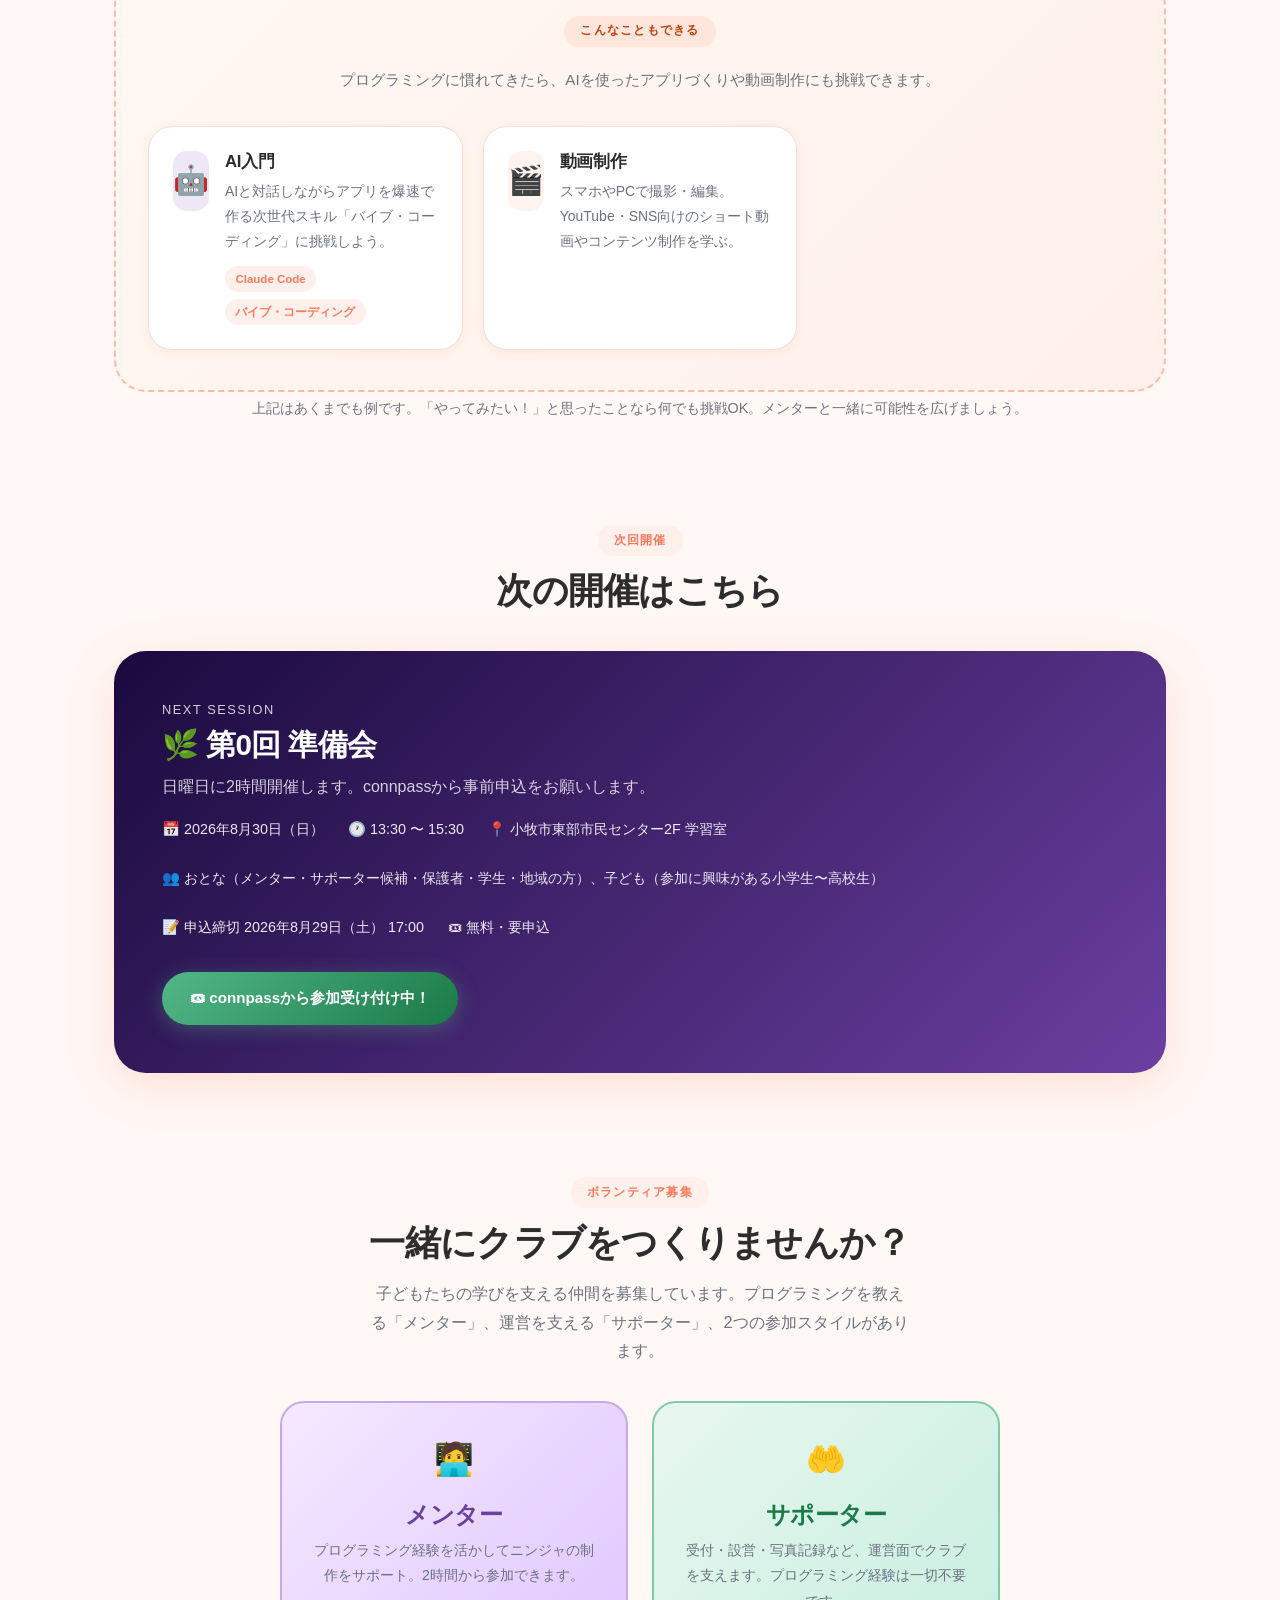
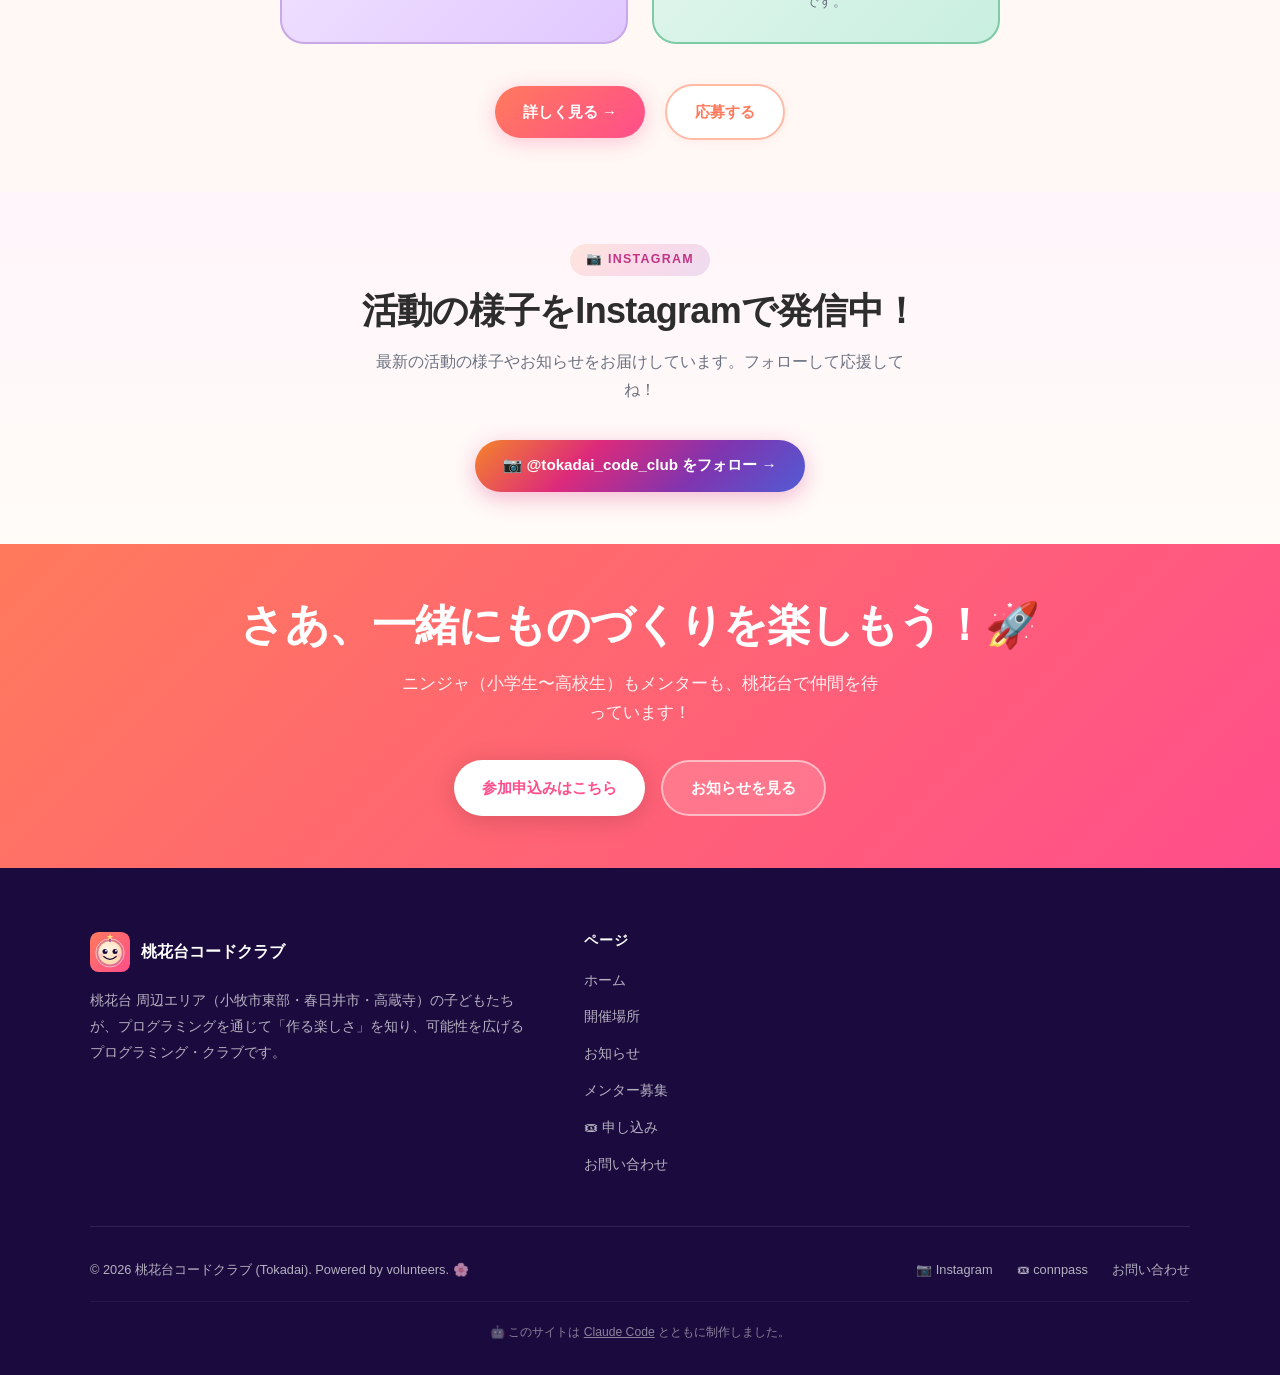
==== commit 5c70e927: "学べることの「こんなこともできる」をAI入門・動画制作に刷新 - 「こんなこともできる」をAI入門→動画制作の順に刷新し、メイングリッドから移設 - 電子工作・ロボット/Webデザイン/SNS運用をサ" ====
--- a/index.html
+++ b/index.html
@@ -284,9 +284,6 @@
             <span class="pill">🌐 Webサイト制作</span>
             <span class="pill">🎬 動画制作</span>
             <span class="pill">🤖 AI入門</span>
-            <span class="pill">🔌 電子工作・ロボット</span>
-            <span class="pill">🎨 Webデザイン</span>
-            <span class="pill">📱 SNS運用</span>
           </div>
         </div>
       </div>
@@ -373,61 +370,33 @@
         <span class="curr-tag tag-beginner" data-i18n="curr-tag-beginner">初心者OK</span>
       </div>
 
-      <div class="curriculum-card fade-in delay-2">
-        <div class="curr-icon ci-red">🎬</div>
-        <h3 data-i18n="curr-video-h3">動画制作</h3>
-        <p data-i18n="curr-video-p">スマホやPCで撮影・編集。YouTube・SNS向けのショート動画やコンテンツ制作を学ぶ。</p>
-      </div>
-
-      <div class="curriculum-card fade-in delay-3">
-        <div class="curr-icon ci-dark">🤖</div>
-        <h3 data-i18n="curr-ai-h3">AI入門</h3>
-        <p data-i18n="curr-ai-p">AIと対話しながらアプリを爆速で作る次世代スキル「Vibe Coding」に挑戦しよう。</p>
-        <div class="curr-langs">
-          <span class="curr-lang">Claude Code</span>
-          <span class="curr-lang">Vibe Coding</span>
-        </div>
-      </div>
-
     </div>
 
     <!-- ── こんなこともできる ── -->
     <div class="also-can-wrap fade-in" style="margin-top:3rem;">
       <div class="also-can-header">
         <span class="section-label" style="background:rgba(255,122,92,.12); color:#c0420a;" data-i18n="also-label">こんなこともできる</span>
-        <p style="margin-top:.5rem; color:var(--text-light); font-size:.95rem;" data-i18n="also-desc">プログラミング以外にも、ものづくり・デザイン・発信まで幅広く挑戦できます。</p>
+        <p style="margin-top:.5rem; color:var(--text-light); font-size:.95rem;" data-i18n="also-desc">プログラミングに慣れてきたら、AIを使ったアプリづくりや動画制作にも挑戦できます。</p>
       </div>
       <div class="also-can-grid">
 
         <div class="also-can-card fade-in delay-1">
-          <div class="curr-icon ci-teal" style="font-size:1.8rem; width:60px; height:60px;">🔌</div>
+          <div class="curr-icon ci-dark" style="font-size:1.8rem; width:60px; height:60px;">🤖</div>
           <div>
-            <h3 style="font-size:1.05rem; margin-bottom:.4rem;" data-i18n="also-hw-h3">電子工作 &amp; ロボットプログラミング</h3>
-            <p style="font-size:.875rem; color:var(--text-light); line-height:1.8;" data-i18n="also-hw-p">Raspberry Pi・電子工作キットを使ってLEDやセンサーを制御。ロボットを自分でプログラムして動かすIoT・組み込み開発の入口を体験しよう。</p>
+            <h3 style="font-size:1.05rem; margin-bottom:.4rem;" data-i18n="curr-ai-h3">AI入門</h3>
+            <p style="font-size:.875rem; color:var(--text-light); line-height:1.8;" data-i18n="curr-ai-p">AIと対話しながらアプリを爆速で作る次世代スキル「バイブ・コーディング」に挑戦しよう。</p>
             <div class="curr-langs" style="margin-top:.75rem;">
-              <span class="curr-lang">Raspberry Pi</span>
-              <span class="curr-lang" data-i18n="also-robot-tag">ロボット制御</span>
+              <span class="curr-lang">Claude Code</span>
+              <span class="curr-lang" data-i18n="tag-vibe">バイブ・コーディング</span>
             </div>
           </div>
         </div>
 
         <div class="also-can-card fade-in delay-2">
-          <div class="curr-icon ci-purple" style="font-size:1.8rem; width:60px; height:60px;">🎨</div>
+          <div class="curr-icon ci-red" style="font-size:1.8rem; width:60px; height:60px;">🎬</div>
           <div>
-            <h3 style="font-size:1.05rem; margin-bottom:.4rem;" data-i18n="also-design-h3">Webデザイン</h3>
-            <p style="font-size:.875rem; color:var(--text-light); line-height:1.8;" data-i18n="also-design-p">CanvaやSTUDIOを使って、デザインの基礎からノーコードでのWebサイト公開まで。センスを磨きながら形にする。</p>
-            <div class="curr-langs" style="margin-top:.75rem;">
-              <span class="curr-lang">Canva</span>
-              <span class="curr-lang">STUDIO</span>
-            </div>
-          </div>
-        </div>
-
-        <div class="also-can-card fade-in delay-3">
-          <div class="curr-icon ci-yellow" style="font-size:1.8rem; width:60px; height:60px;">📱</div>
-          <div>
-            <h3 style="font-size:1.05rem; margin-bottom:.4rem;" data-i18n="also-sns-h3">SNS運用</h3>
-            <p style="font-size:.875rem; color:var(--text-light); line-height:1.8;" data-i18n="also-sns-p">ブランディング・コンテンツ戦略・分析ツールを学び、自分や道場の発信力を高める。</p>
+            <h3 style="font-size:1.05rem; margin-bottom:.4rem;" data-i18n="curr-video-h3">動画制作</h3>
+            <p style="font-size:.875rem; color:var(--text-light); line-height:1.8;" data-i18n="curr-video-p">スマホやPCで撮影・編集。YouTube・SNS向けのショート動画やコンテンツ制作を学ぶ。</p>
           </div>
         </div>
 
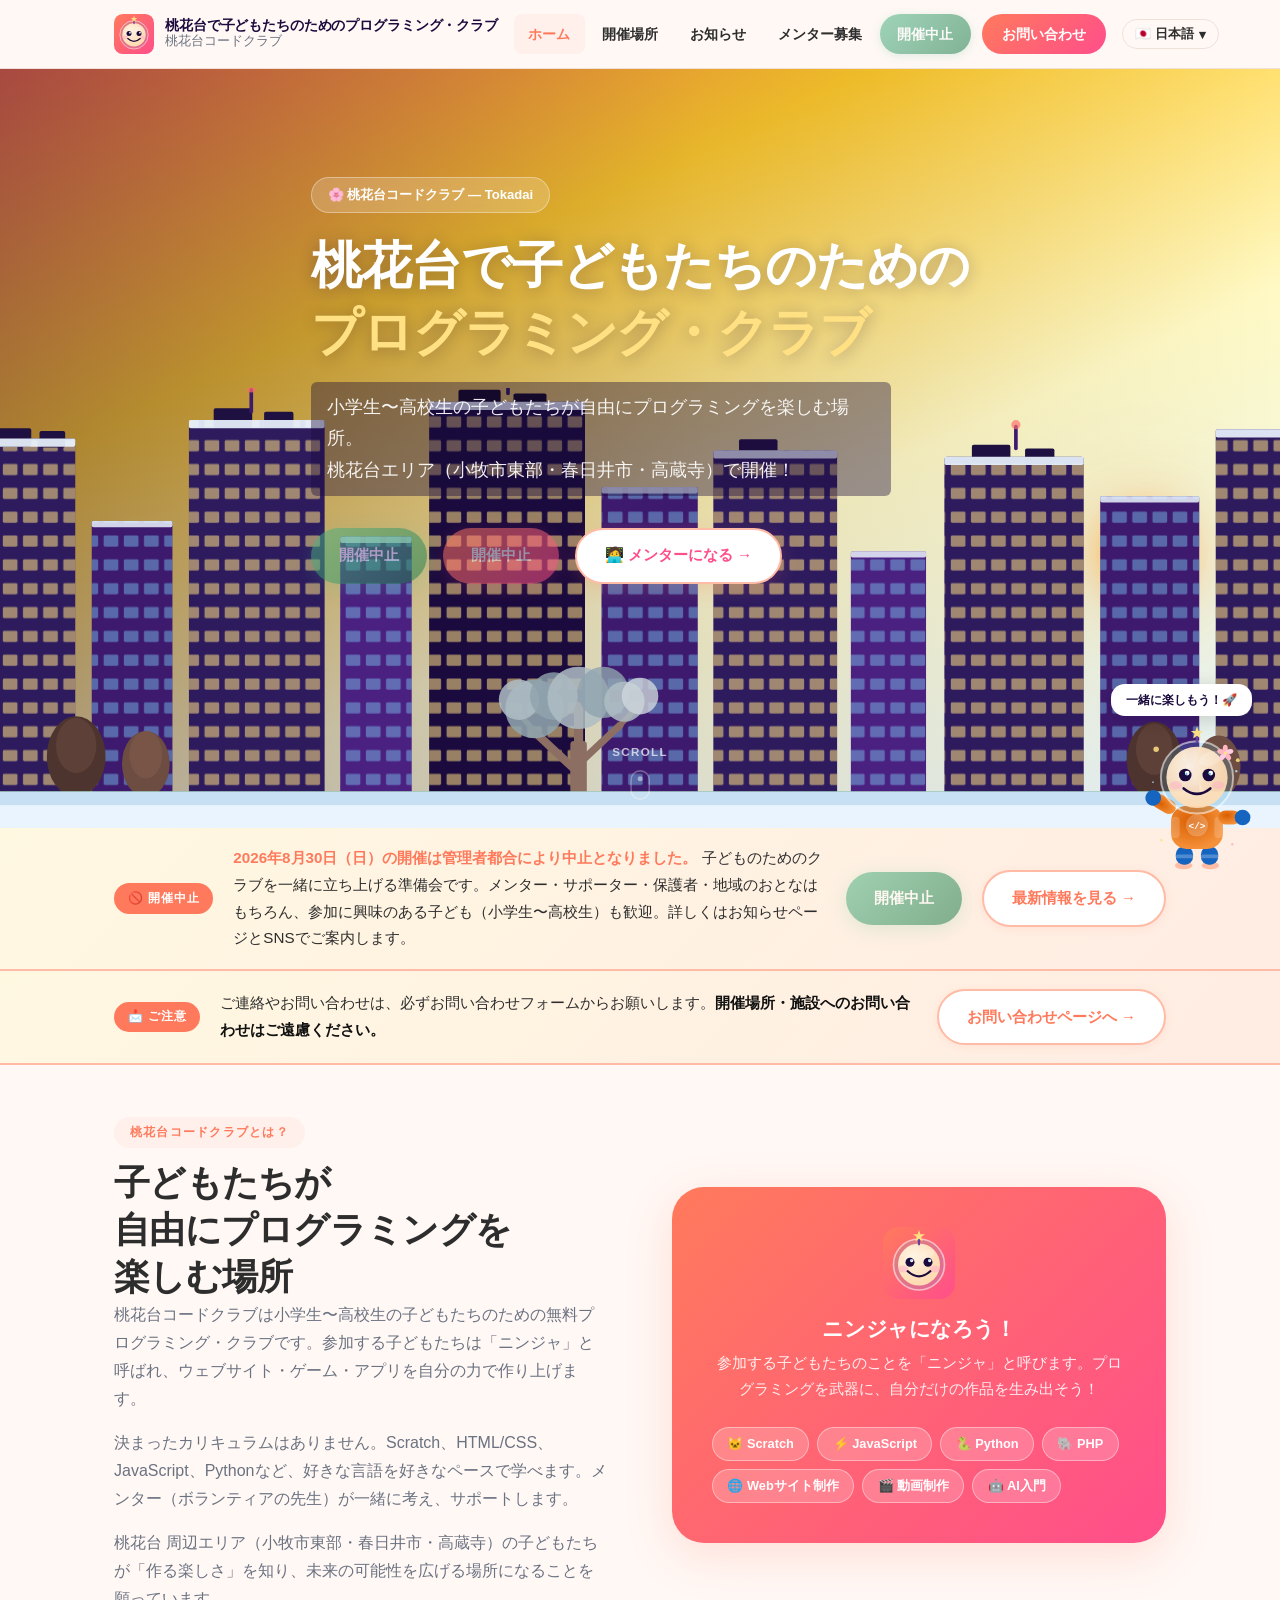
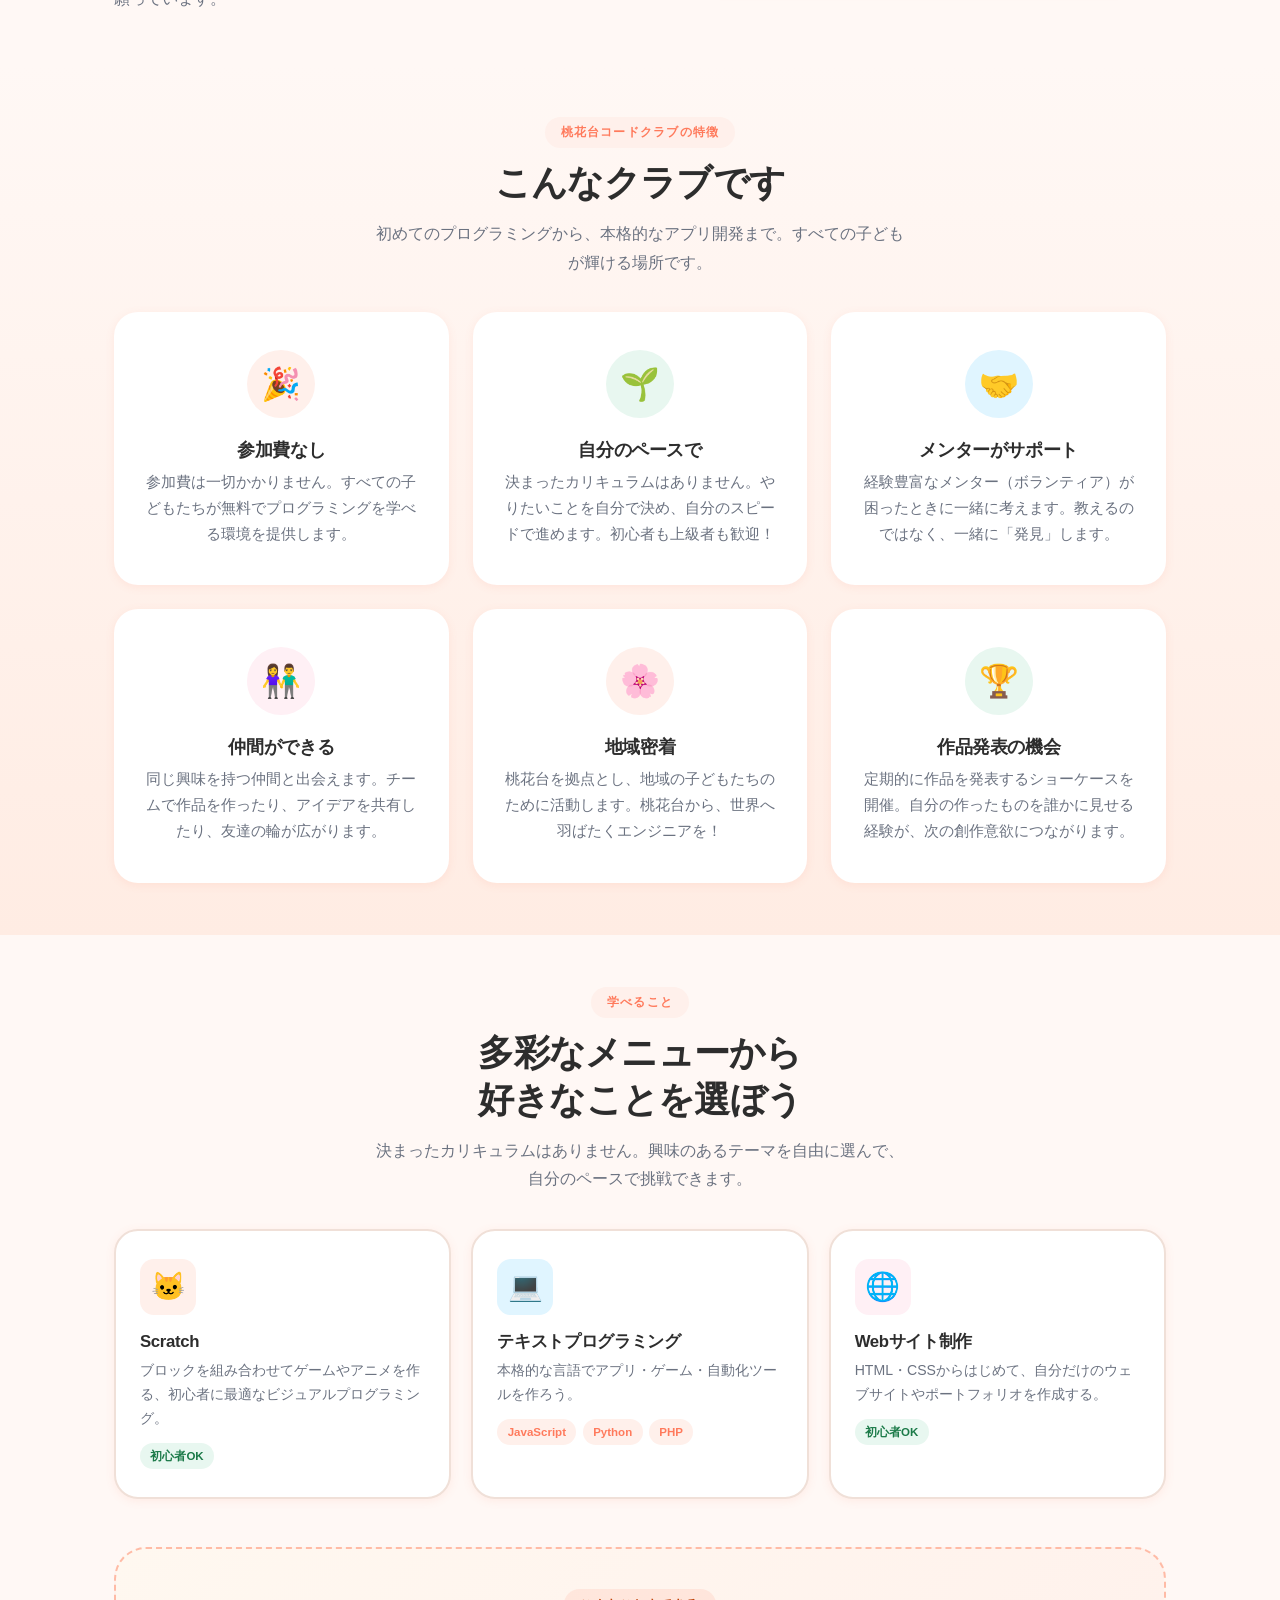
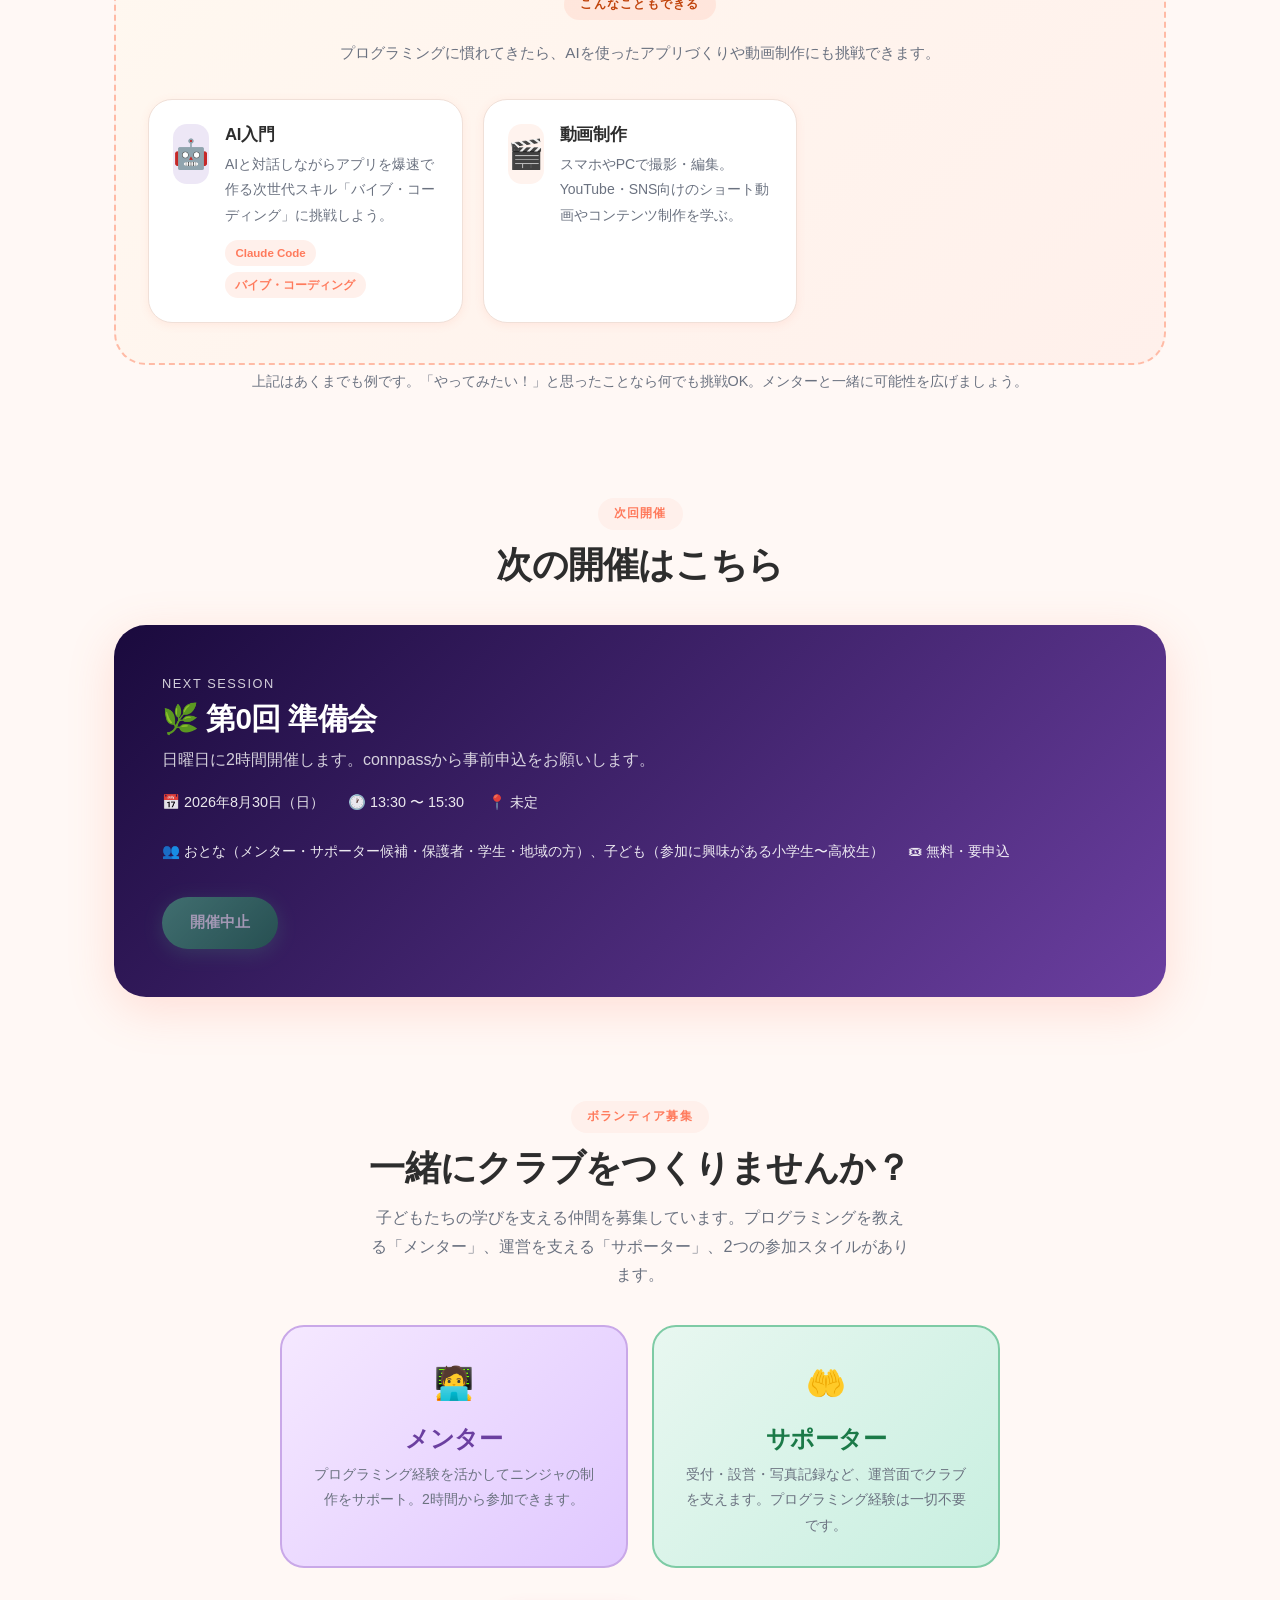
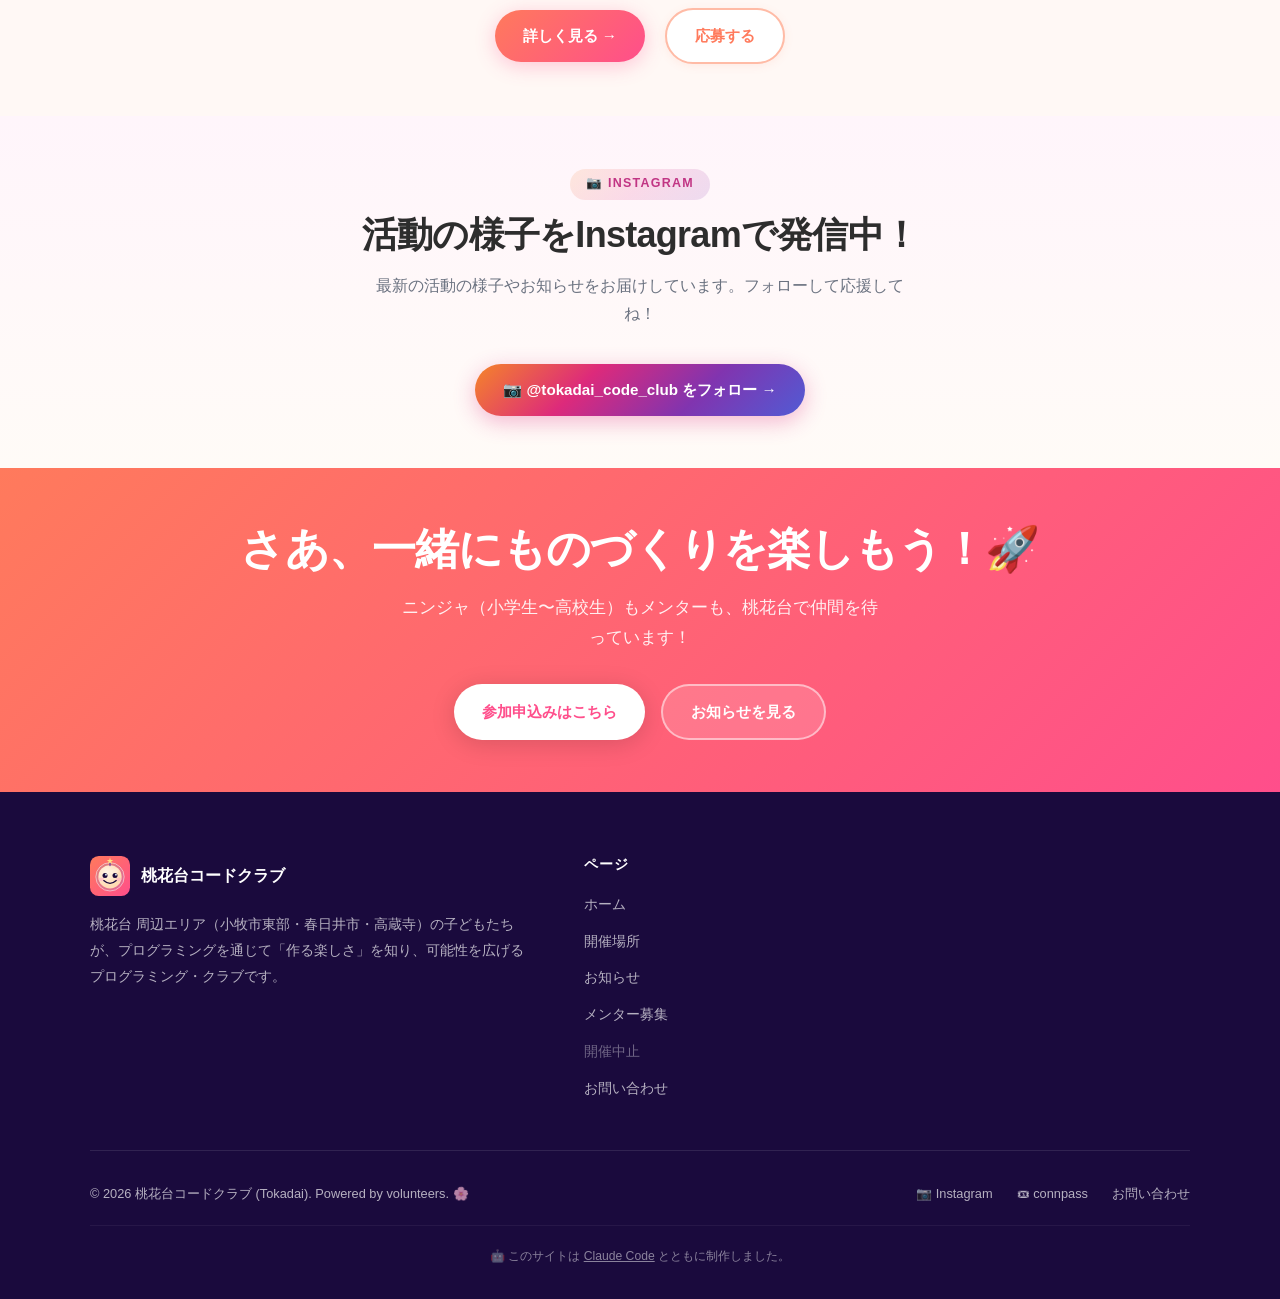
==== commit 43aee62b: "中止に伴う不要情報の整理（開催告知記事・締切・会場の未定化） - news.html: 「第0回 準備会を8/30に開催します！」記事を削除 - i18n/*.json（全7言語）: 不要になった n" ====
--- a/index.html
+++ b/index.html
@@ -422,9 +422,8 @@
         <div class="event-meta">
           <span class="event-meta-item" data-ev="date">📅 2026年8月30日（日）</span>
           <span class="event-meta-item" data-ev="time">🕐 13:30 〜 15:30（2時間）</span>
-          <span class="event-meta-item" data-ev="venue">📍 小牧市東部市民センター2F 学習室</span>
+          <span class="event-meta-item" data-ev="venue">📍 未定</span>
           <span class="event-meta-item" data-ev="audience">👥 おとな（メンター・サポーター候補・保護者・学生・地域の方）、子ども（参加に興味がある小学生〜高校生）</span>
-          <span class="event-meta-item" data-ev="deadline">📝 申込締切 2026年8月29日（土） 17:00</span>
           <span class="event-meta-item" data-i18n="event-free">🎟 無料・要申込</span>
         </div>
       </div>
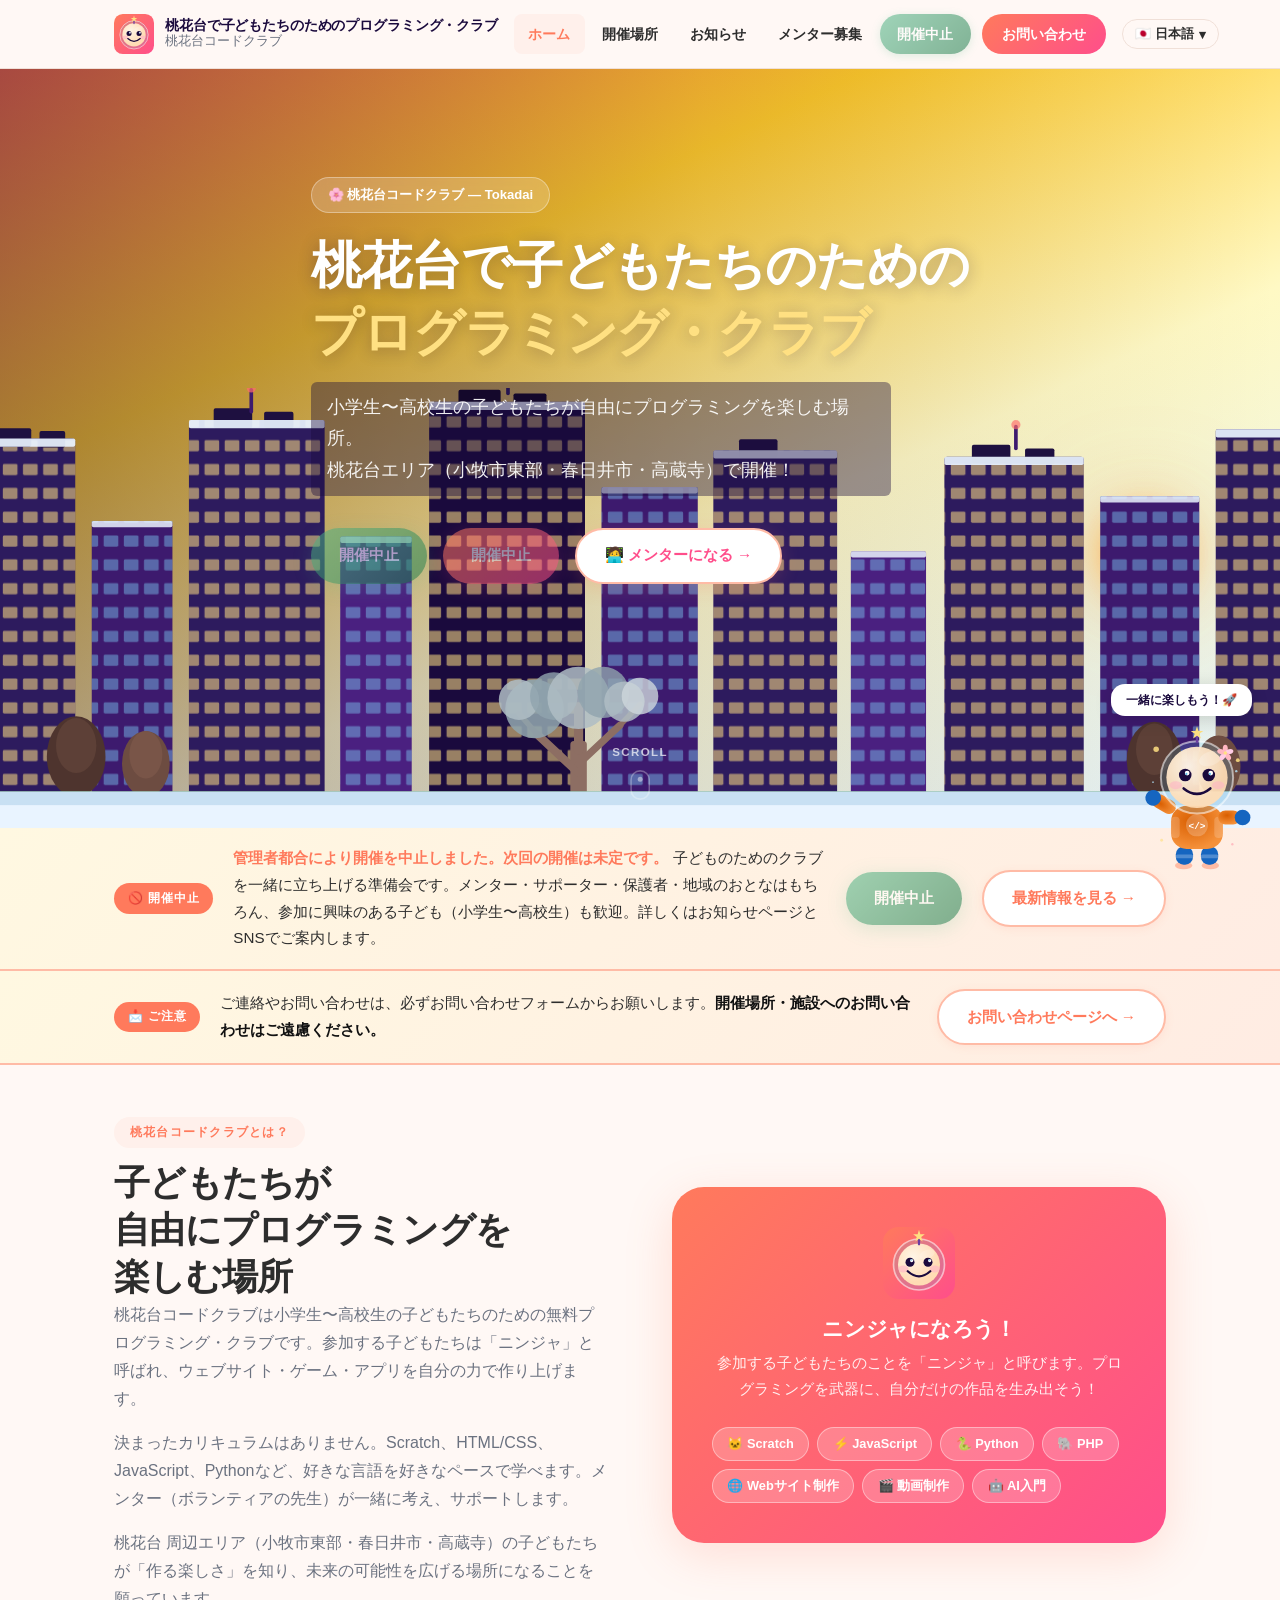
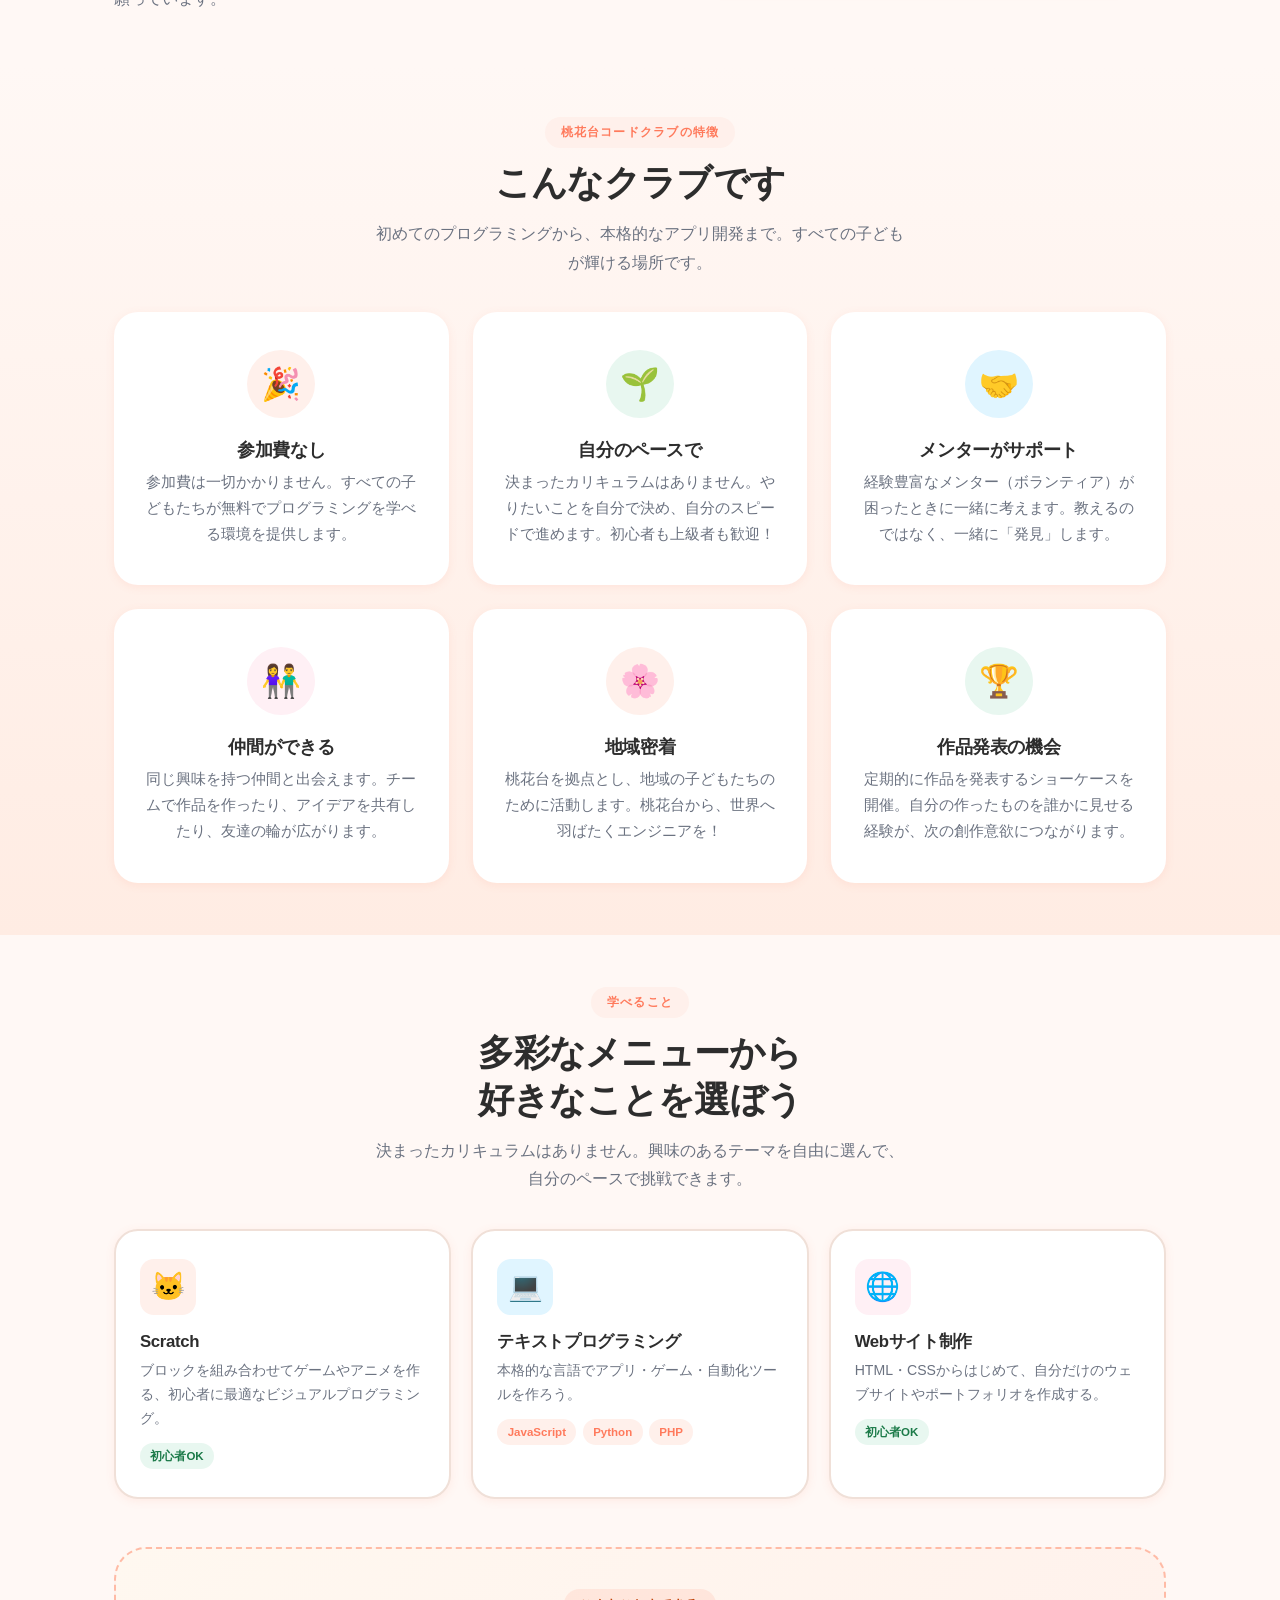
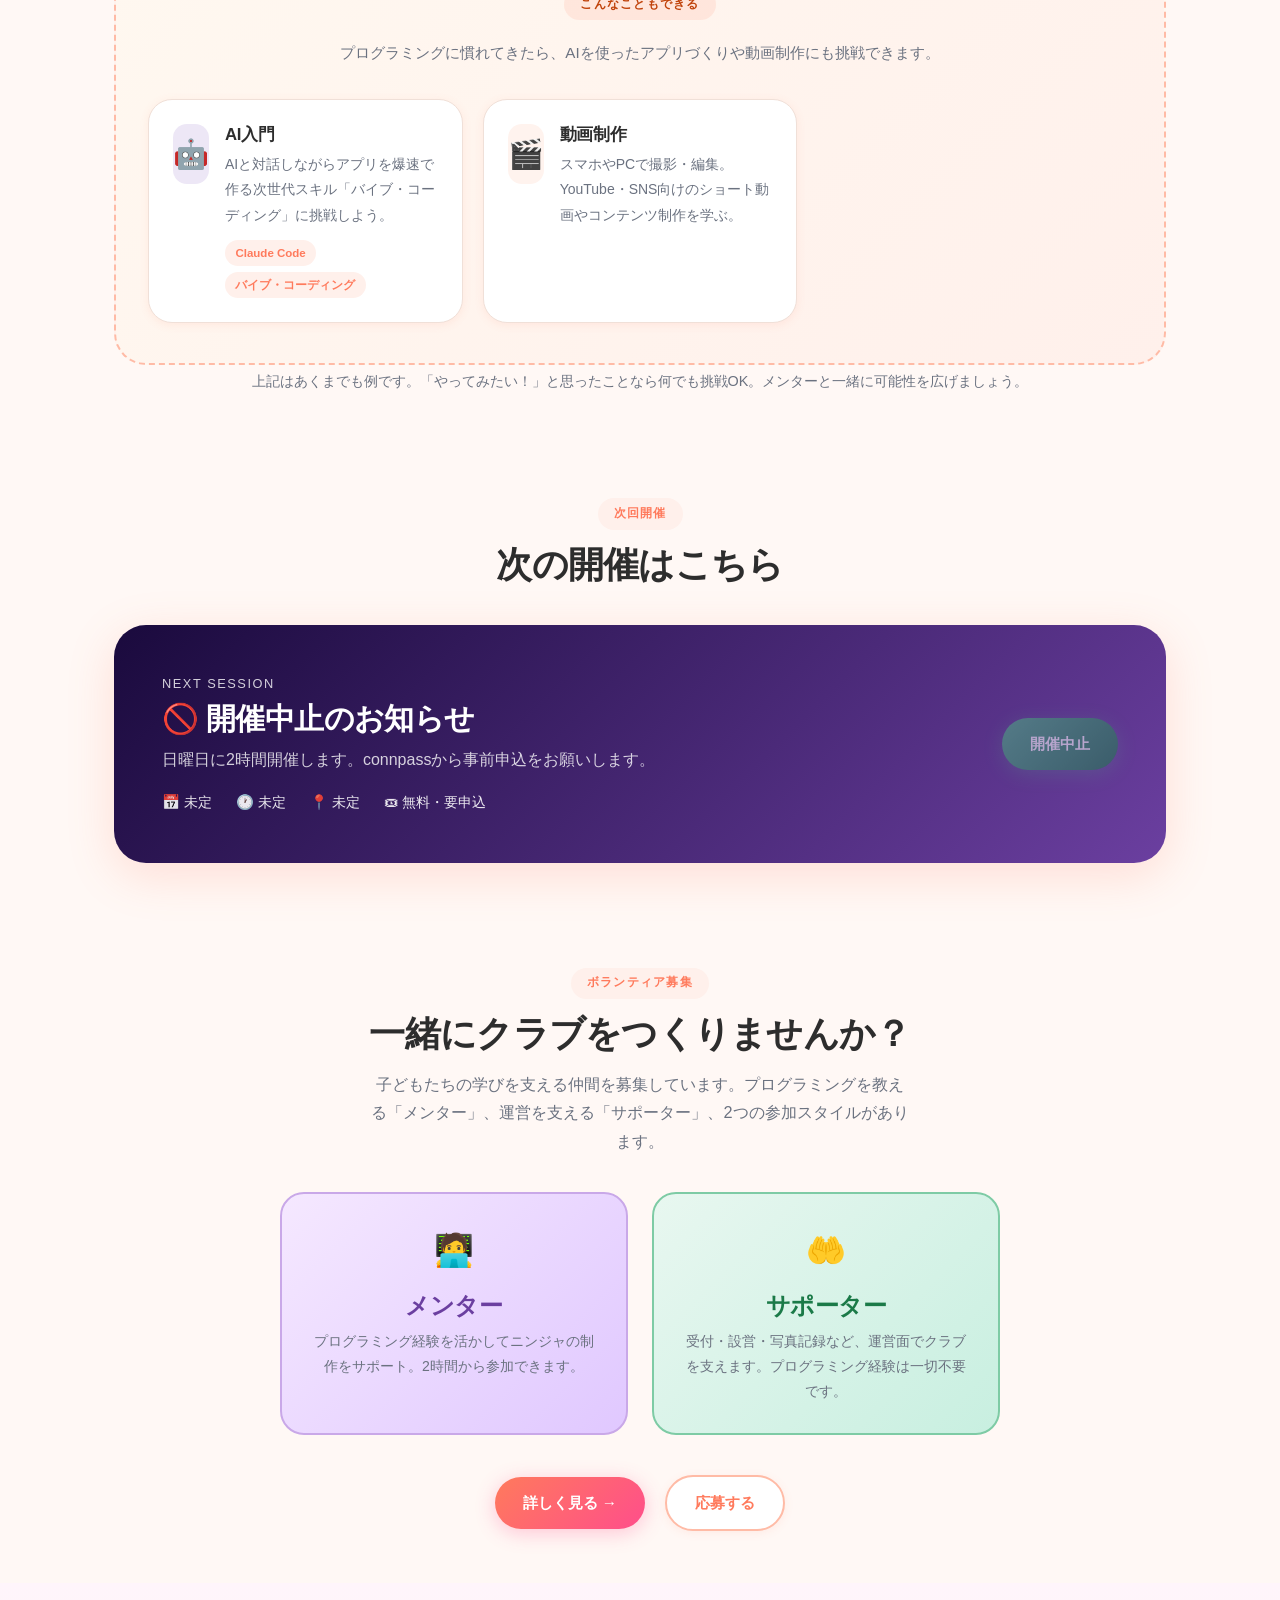
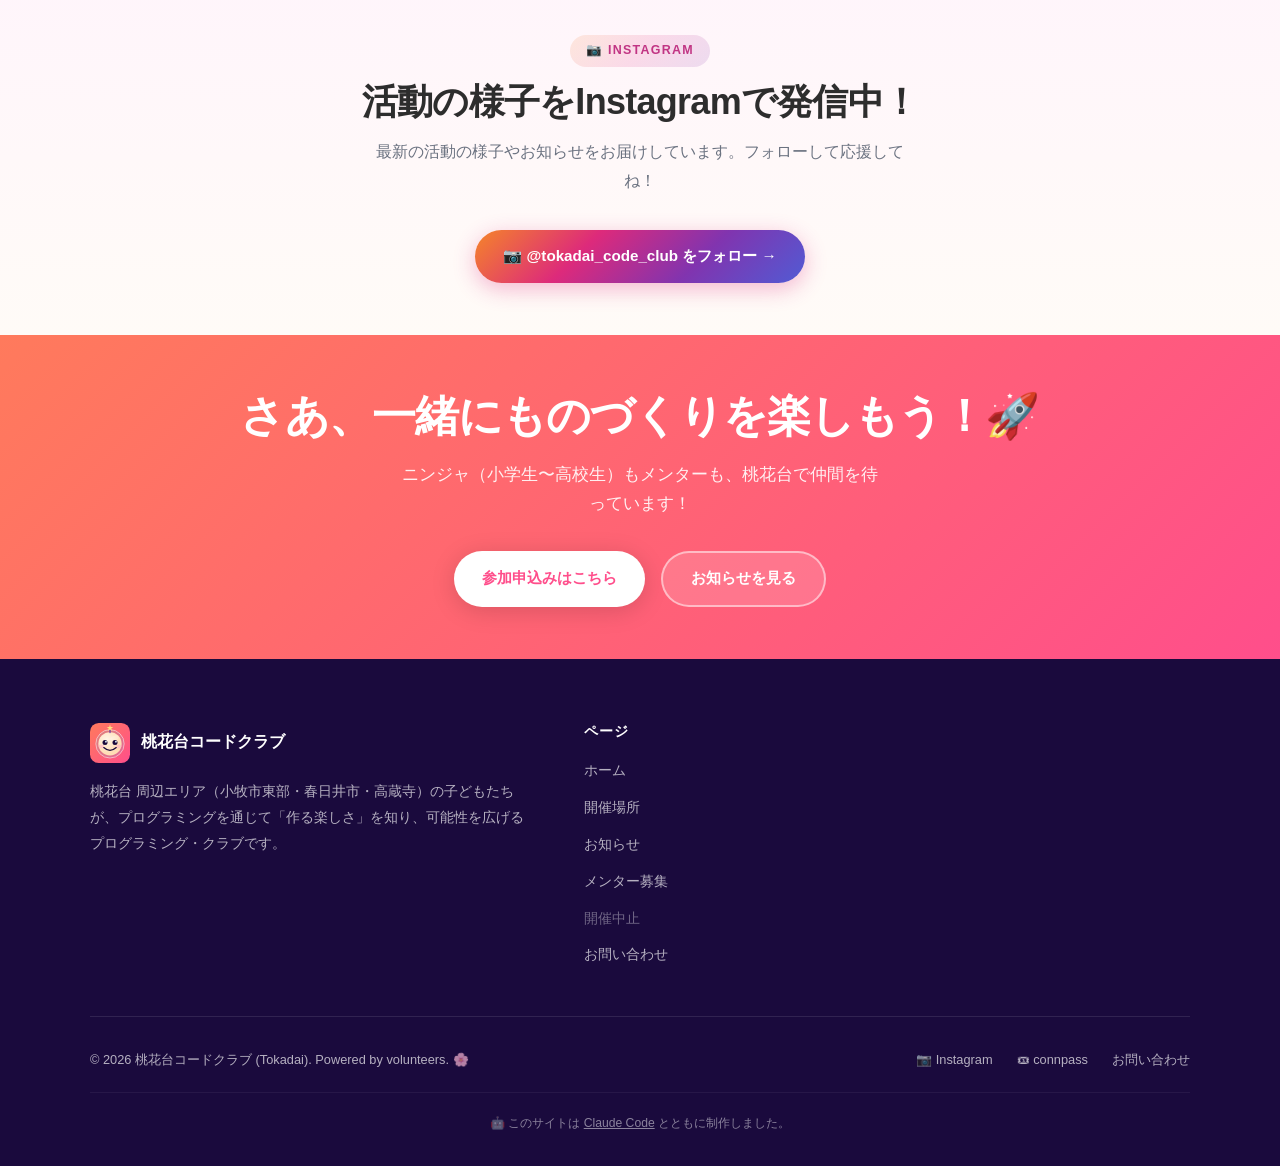
==== commit 6b18edfc: "中止後の整理：回名・日時表記を撤去し中止告知に統一、地図の会場設定を撤去 - events.js: 中止時は回名(第0回 準備会)・日時(8/30)を出さず「未定」表示にし、   status で中止" ====
--- a/index.html
+++ b/index.html
@@ -240,8 +240,8 @@
 <div class="launch-notice-bar">
   <div class="container">
     <div class="launch-notice-inner">
-      <span class="launch-notice-badge" data-ev="status-badge">🚀 開催決定</span>
-      <p><strong data-ev="status-line">第0回 準備会 を 2026年8月30日（日）に開催します！</strong> <span data-i18n="notice-p2">子どものためのクラブを一緒に立ち上げる準備会です。メンター・サポーター・保護者・地域のおとなはもちろん、参加に興味のある子ども（小学生〜高校生）も歓迎。詳しくはお知らせページとSNSでご案内します。</span></p>
+      <span class="launch-notice-badge" data-ev="status-badge">🚫 開催中止</span>
+      <p><strong data-ev="status-line">管理者都合により開催を中止しました。次回の開催は未定です。</strong> <span data-i18n="notice-p2">子どものためのクラブを一緒に立ち上げる準備会です。メンター・サポーター・保護者・地域のおとなはもちろん、参加に興味のある子ども（小学生〜高校生）も歓迎。詳しくはお知らせページとSNSでご案内します。</span></p>
       <a href="https://tokadai-code-club.connpass.com/event/396549/" data-ev="link" class="btn btn-primary" target="_blank" rel="noopener" data-i18n="cta-apply">🎟 connpassから参加受け付け中！</a>
       <a href="news.html" class="btn btn-secondary" data-i18n="notice-link">最新情報を見る →</a>
     </div>
@@ -417,11 +417,11 @@
     <div class="event-banner fade-in">
       <div class="event-text">
         <p class="sub">Next Session</p>
-        <h3 data-ev="title">🌿 第0回 準備会</h3>
+        <h3 data-ev="title">🚫 開催中止のお知らせ</h3>
         <p data-i18n="event-desc">日曜日に2時間開催します。connpassから事前申込をお願いします。</p>
         <div class="event-meta">
-          <span class="event-meta-item" data-ev="date">📅 2026年8月30日（日）</span>
-          <span class="event-meta-item" data-ev="time">🕐 13:30 〜 15:30（2時間）</span>
+          <span class="event-meta-item" data-ev="date">📅 未定</span>
+          <span class="event-meta-item" data-ev="time">🕐 未定</span>
           <span class="event-meta-item" data-ev="venue">📍 未定</span>
           <span class="event-meta-item" data-ev="audience">👥 おとな（メンター・サポーター候補・保護者・学生・地域の方）、子ども（参加に興味がある小学生〜高校生）</span>
           <span class="event-meta-item" data-i18n="event-free">🎟 無料・要申込</span>
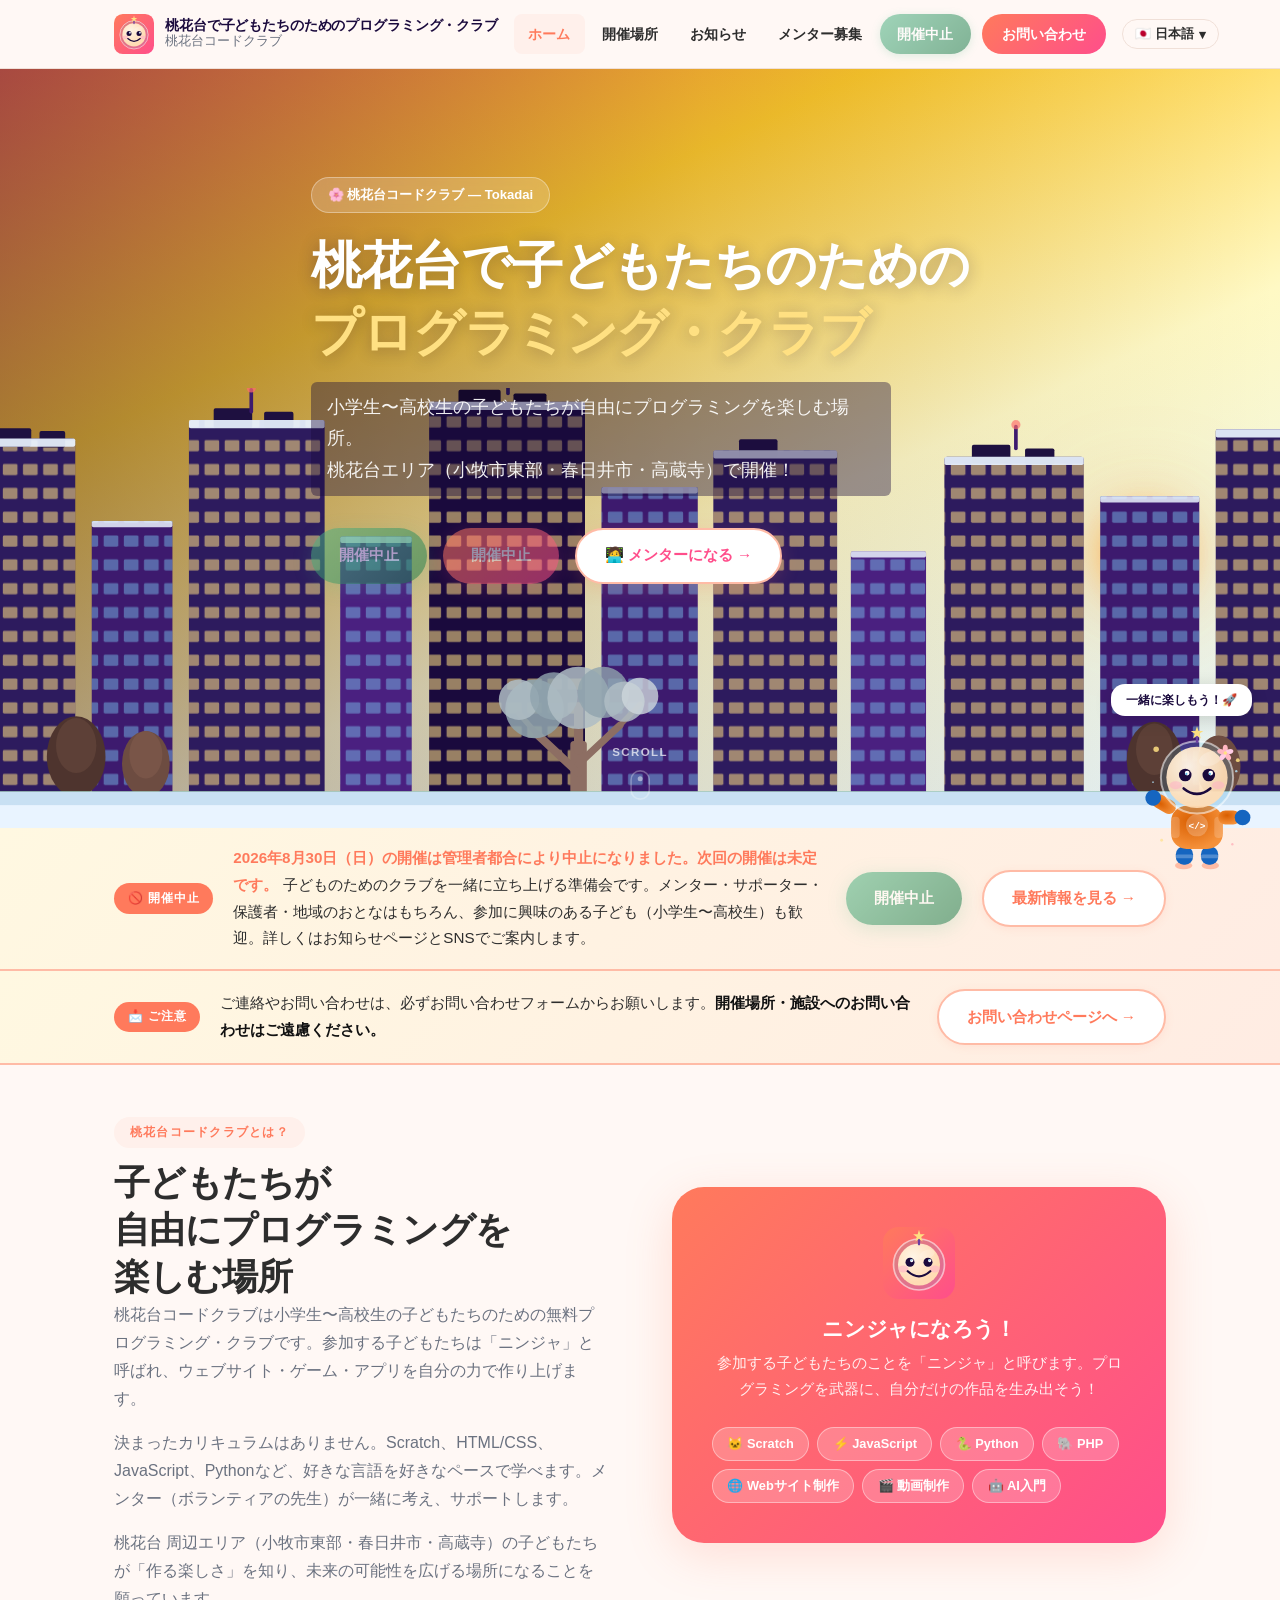
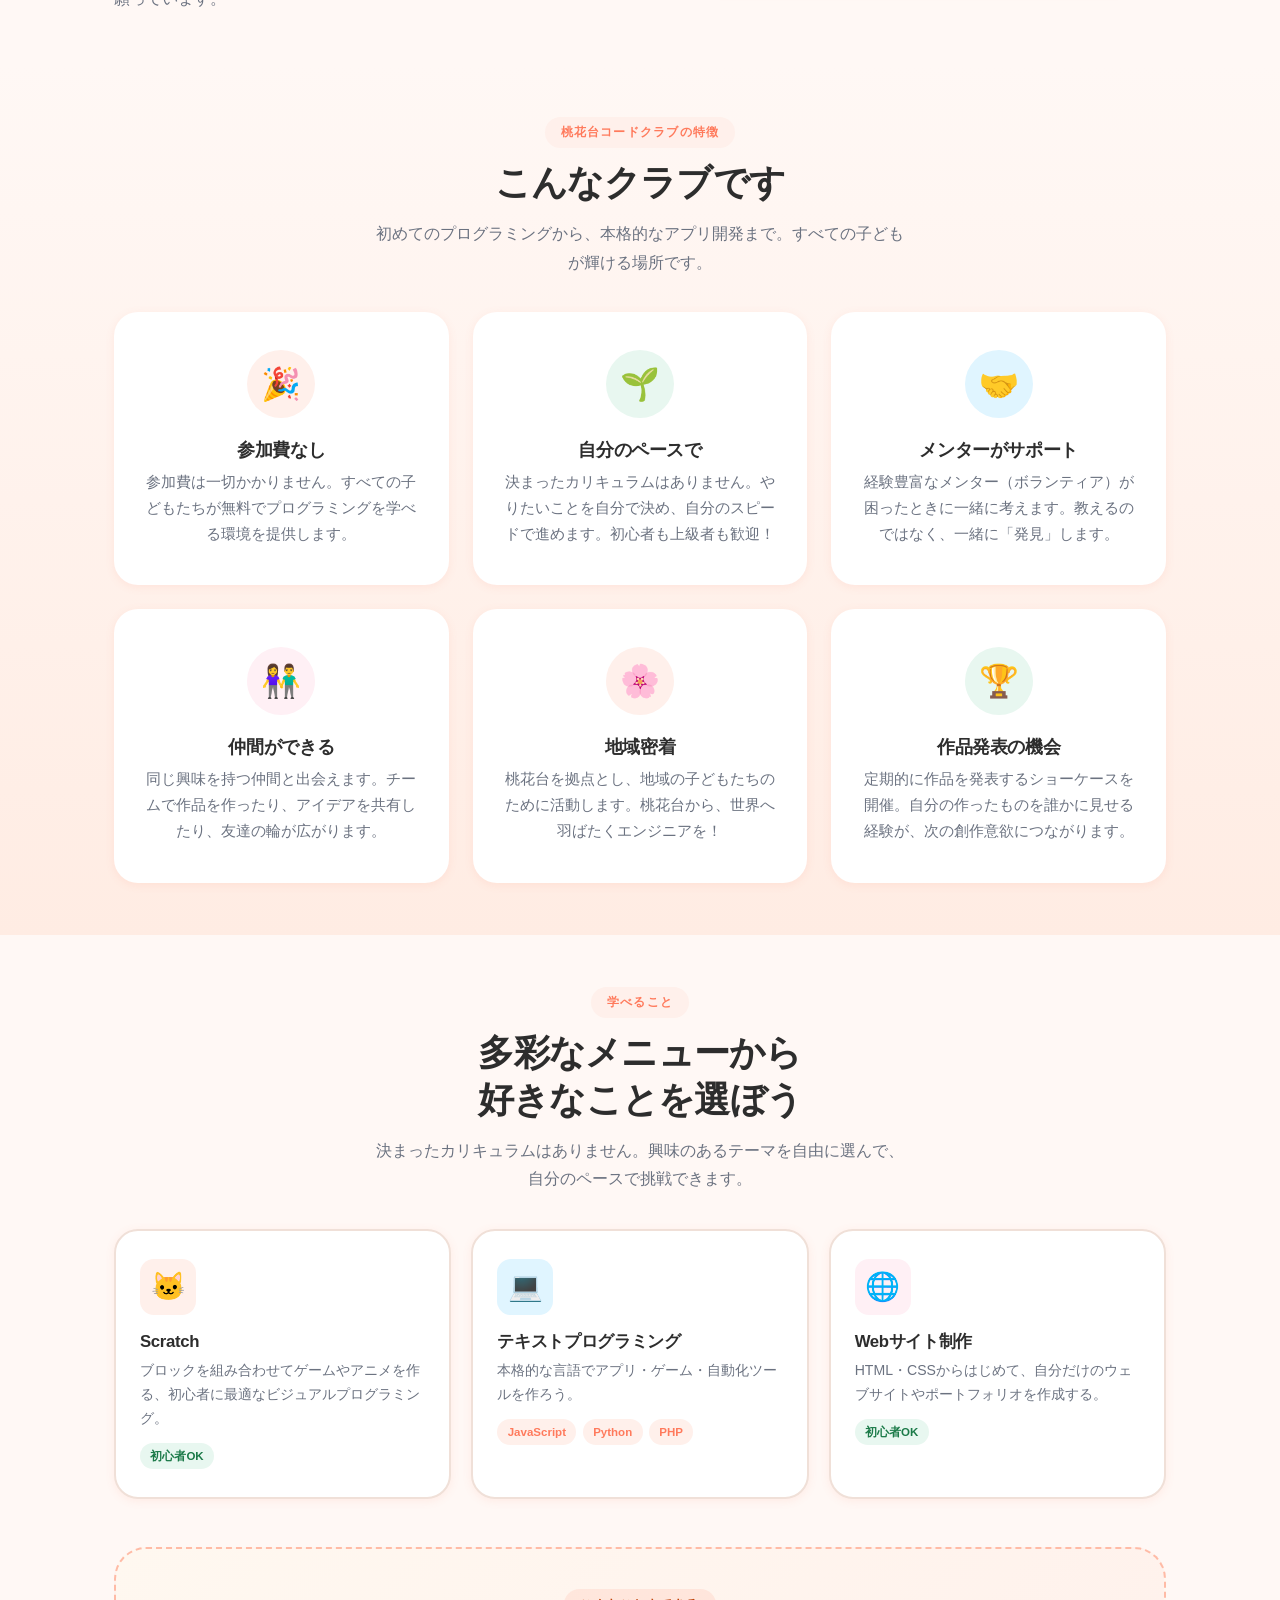
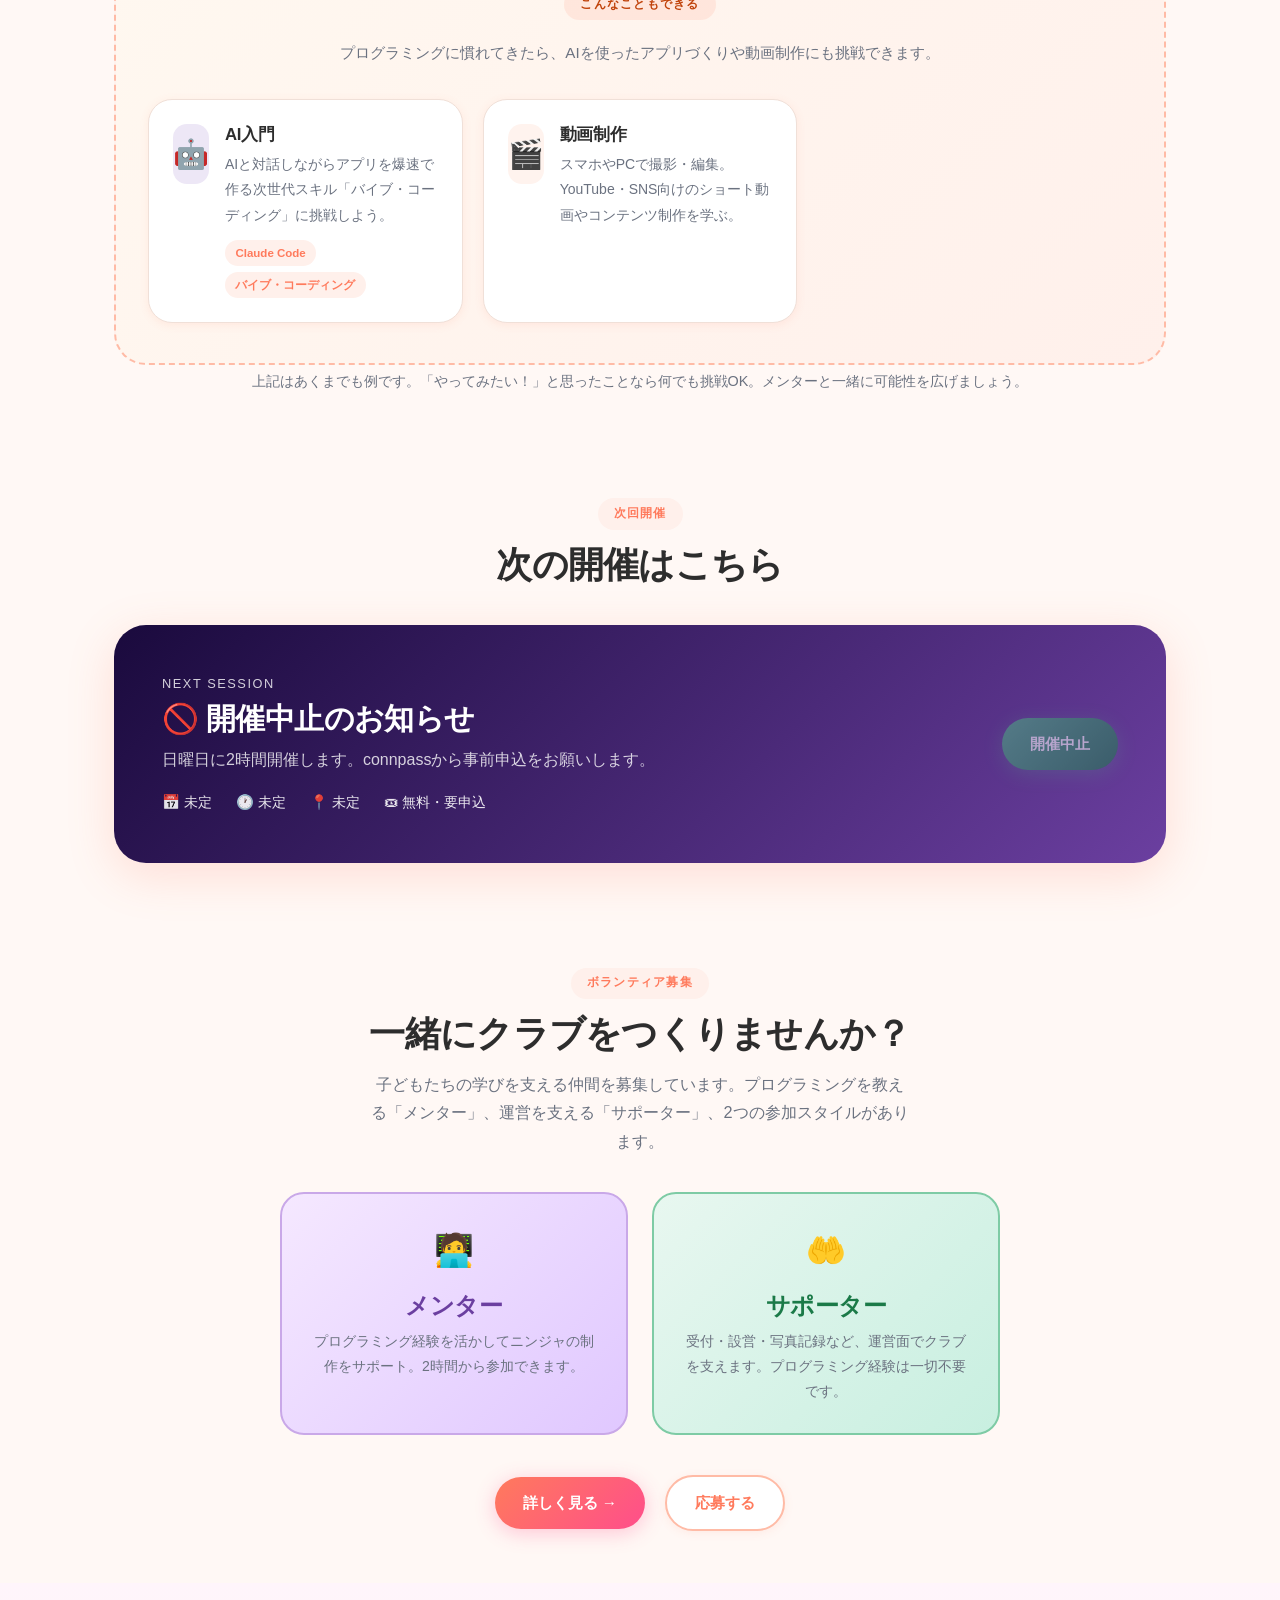
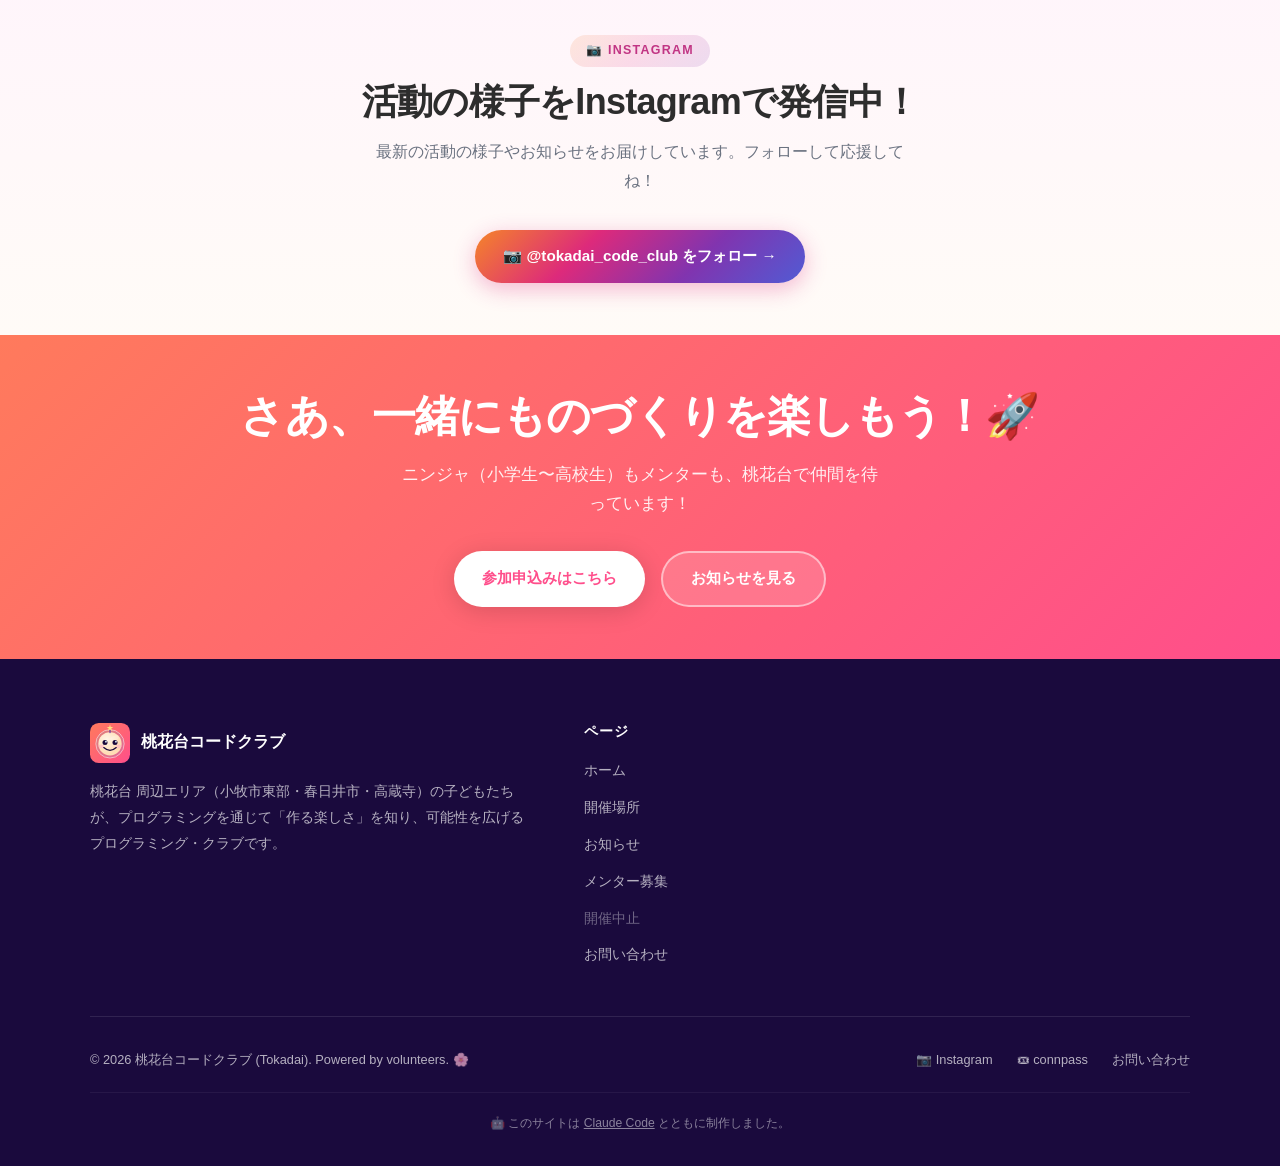
==== commit 0f175ed1: "中止のお知らせに開催日(2026年8月30日・時間なし)を明記 - events.js: 中止文言に中止日（時間なし）を差し込む cancelDateStr を追加 - i18n/*.json（全7言" ====
--- a/index.html
+++ b/index.html
@@ -241,7 +241,7 @@
   <div class="container">
     <div class="launch-notice-inner">
       <span class="launch-notice-badge" data-ev="status-badge">🚫 開催中止</span>
-      <p><strong data-ev="status-line">管理者都合により開催を中止しました。次回の開催は未定です。</strong> <span data-i18n="notice-p2">子どものためのクラブを一緒に立ち上げる準備会です。メンター・サポーター・保護者・地域のおとなはもちろん、参加に興味のある子ども（小学生〜高校生）も歓迎。詳しくはお知らせページとSNSでご案内します。</span></p>
+      <p><strong data-ev="status-line">2026年8月30日（日）の開催は管理者都合により中止になりました。次回の開催は未定です。</strong> <span data-i18n="notice-p2">子どものためのクラブを一緒に立ち上げる準備会です。メンター・サポーター・保護者・地域のおとなはもちろん、参加に興味のある子ども（小学生〜高校生）も歓迎。詳しくはお知らせページとSNSでご案内します。</span></p>
       <a href="https://tokadai-code-club.connpass.com/event/396549/" data-ev="link" class="btn btn-primary" target="_blank" rel="noopener" data-i18n="cta-apply">🎟 connpassから参加受け付け中！</a>
       <a href="news.html" class="btn btn-secondary" data-i18n="notice-link">最新情報を見る →</a>
     </div>
